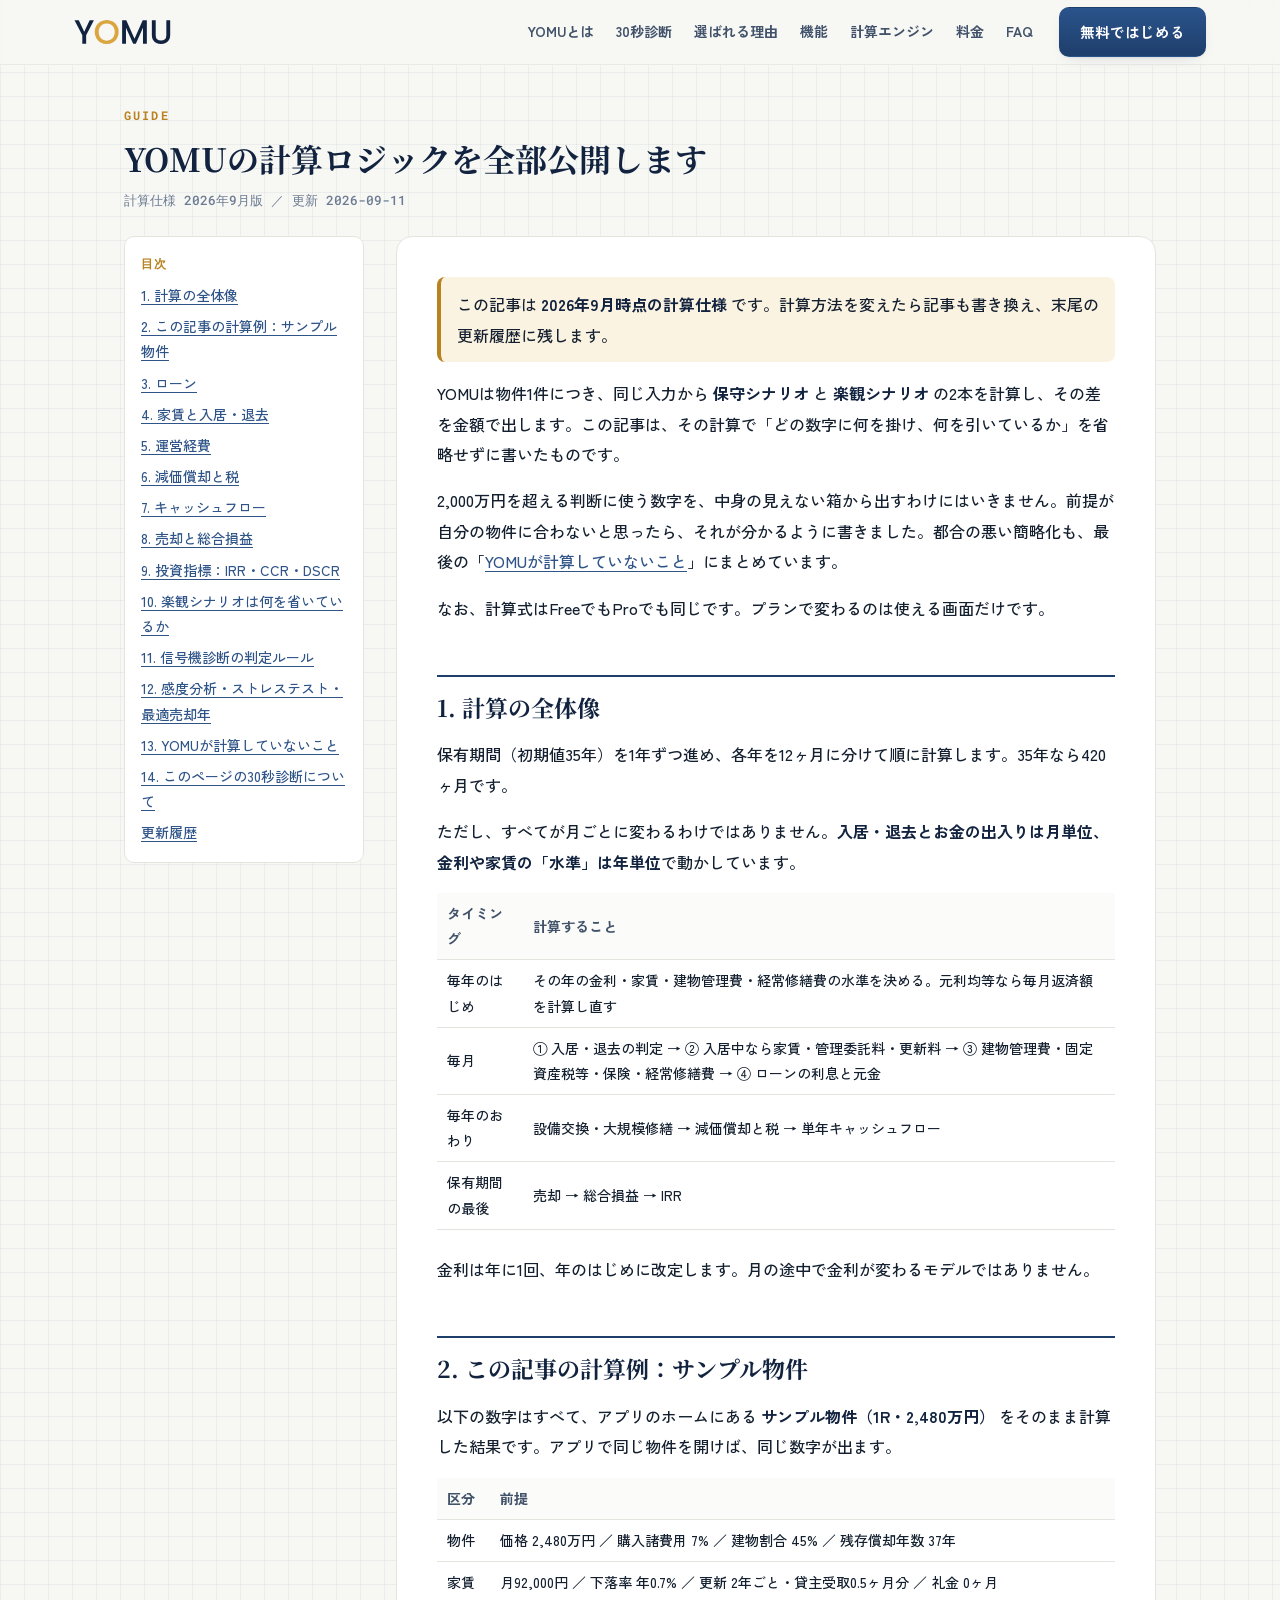
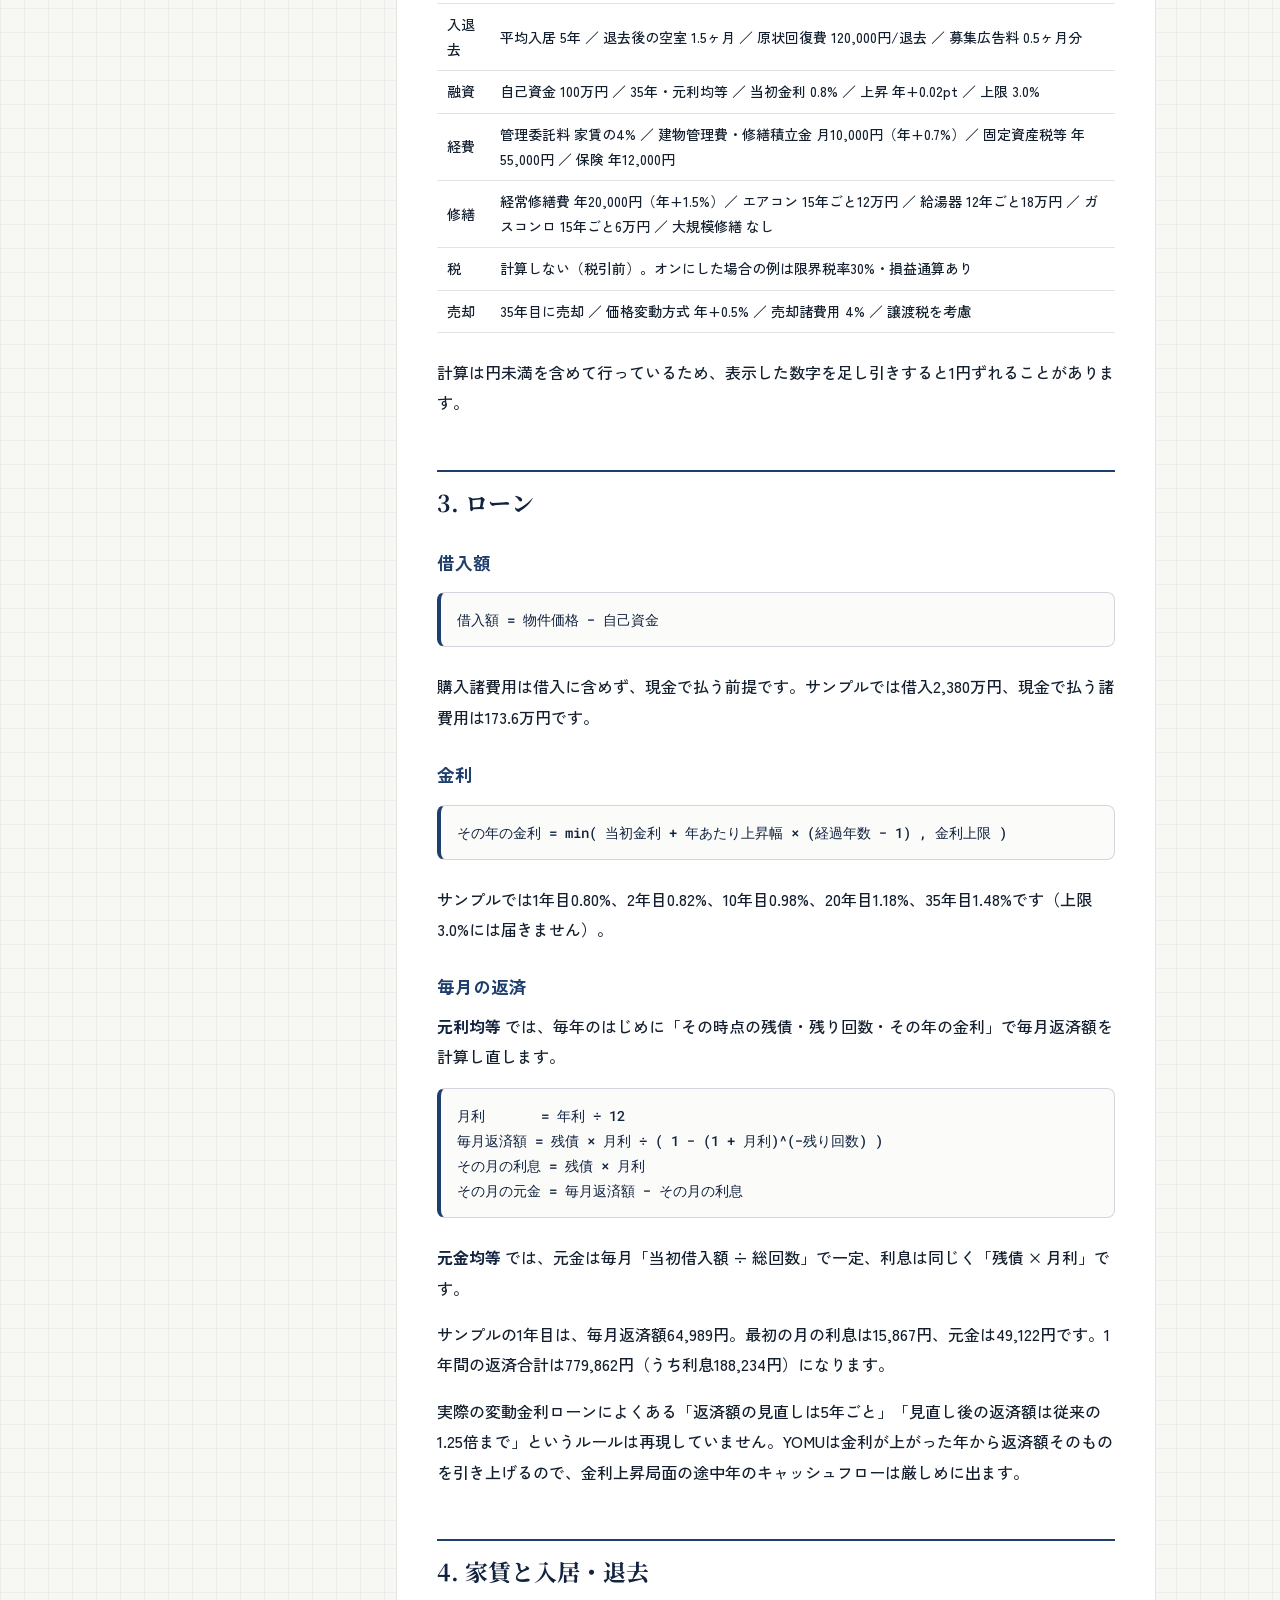
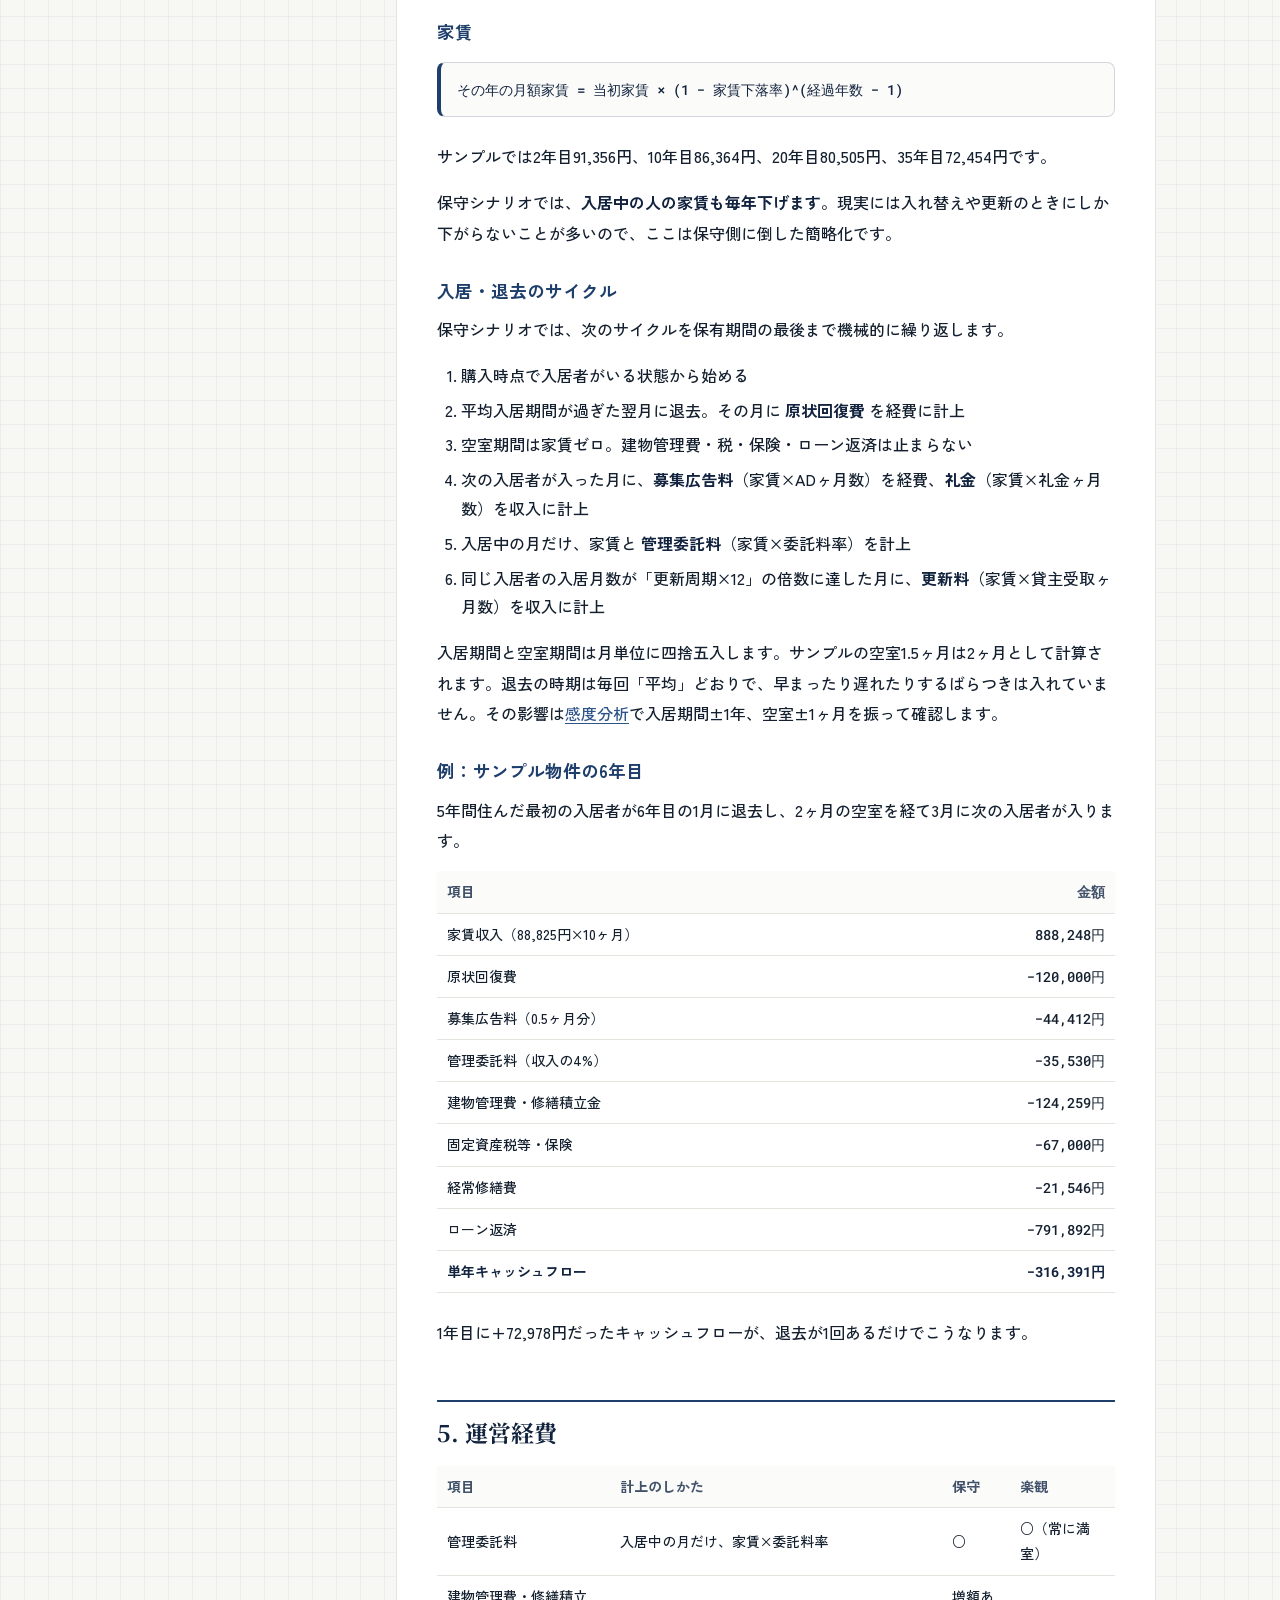
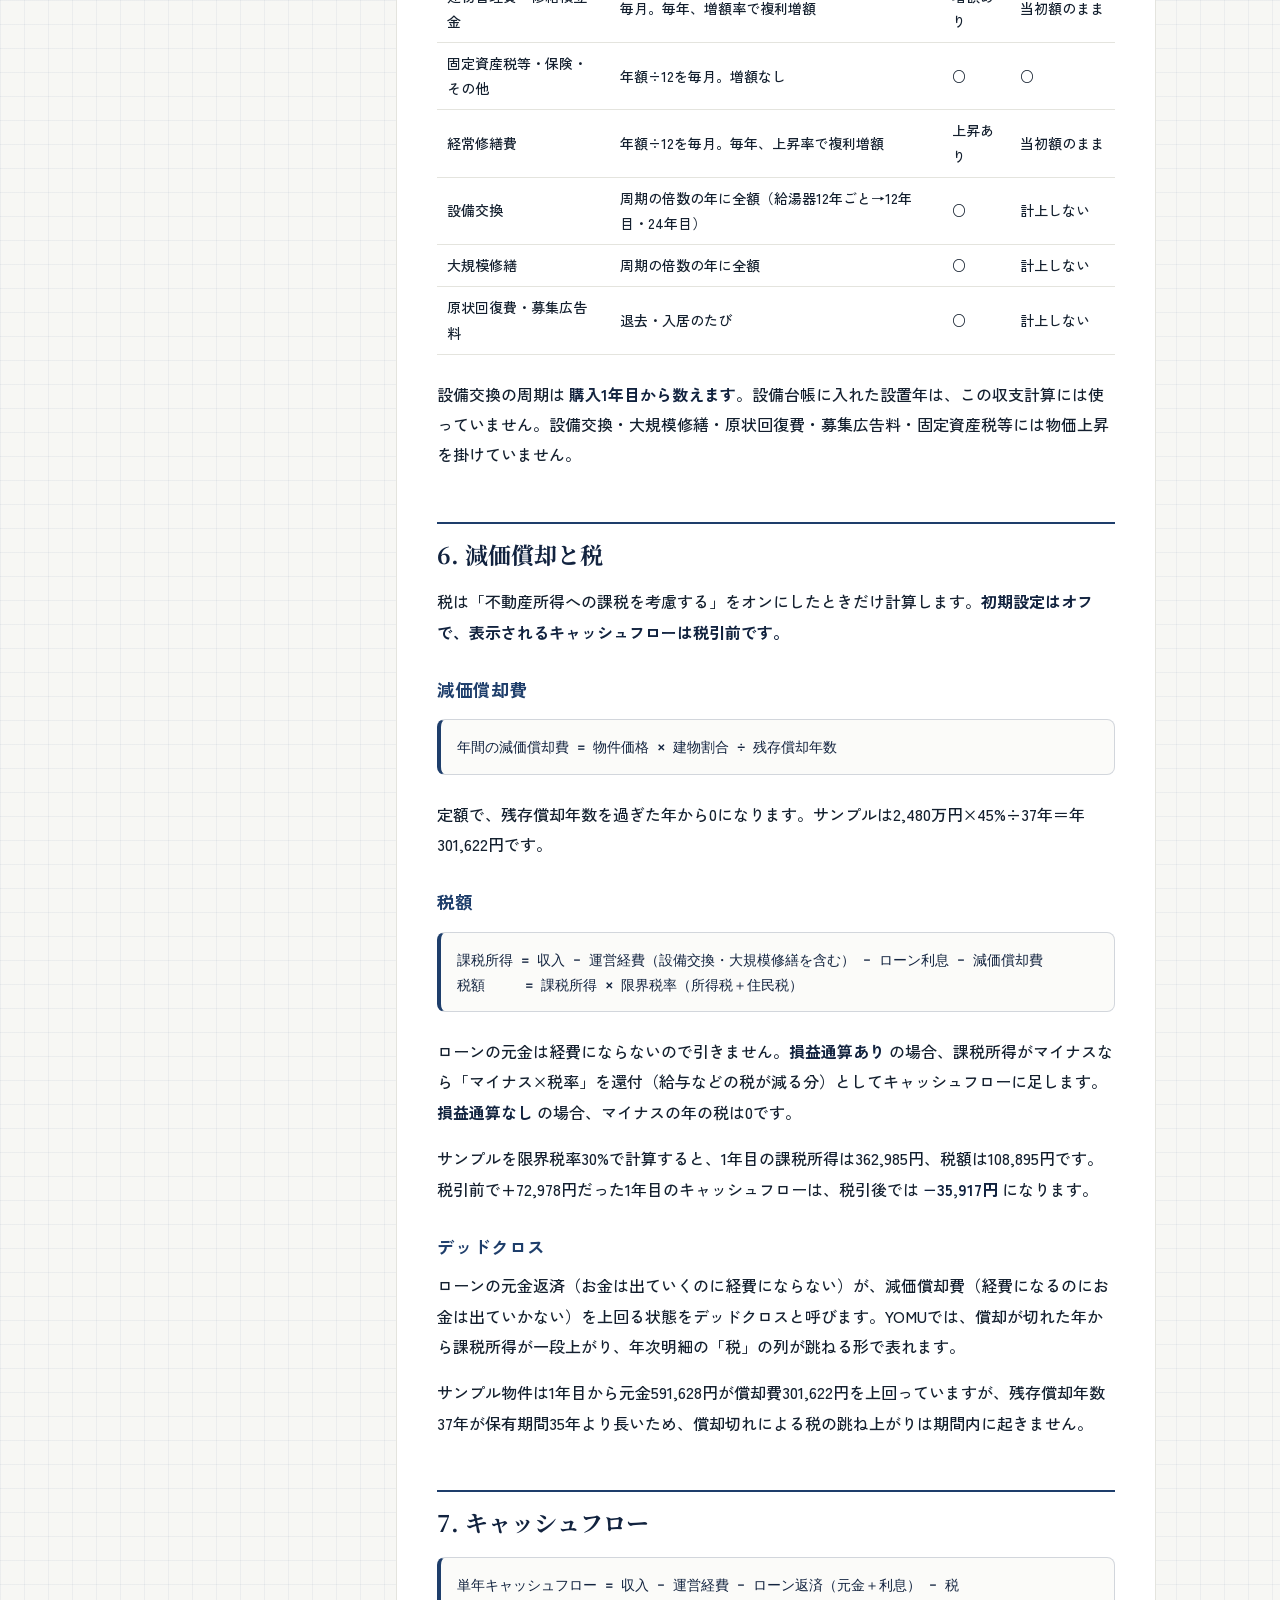
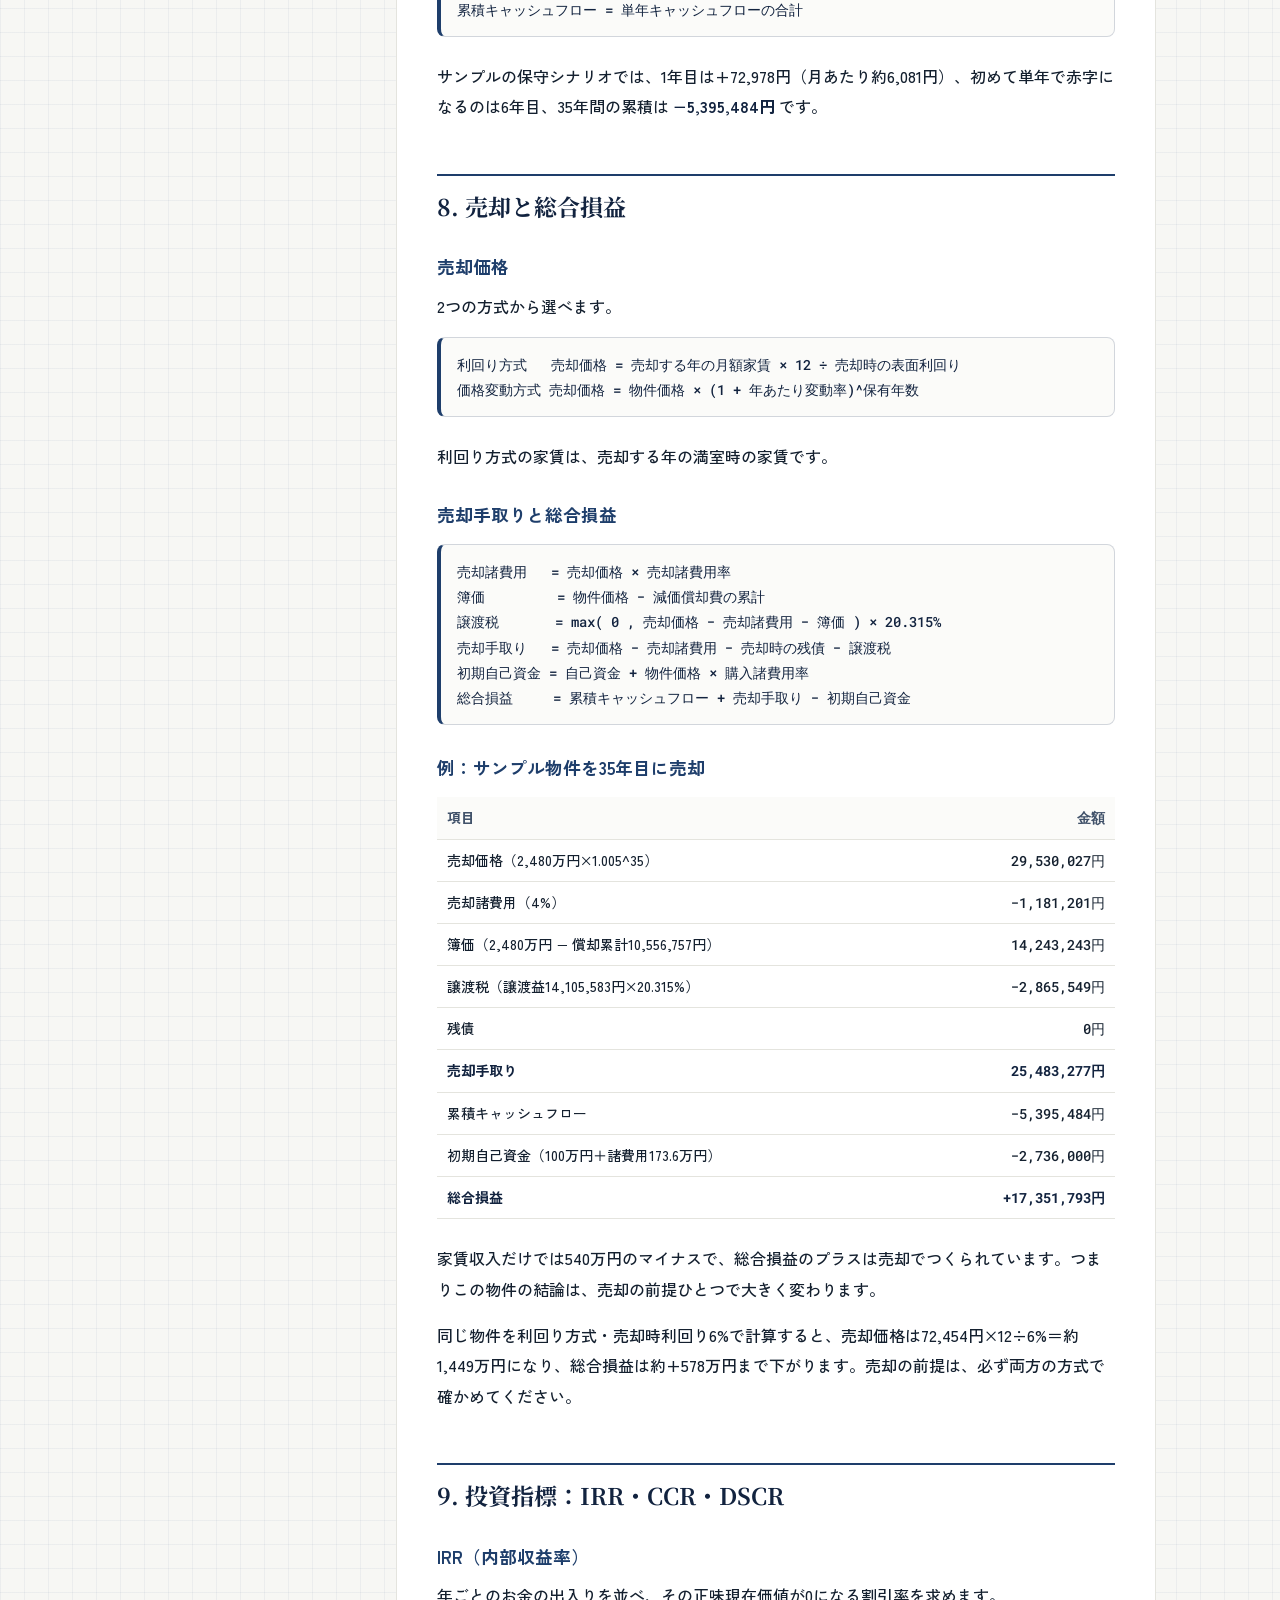
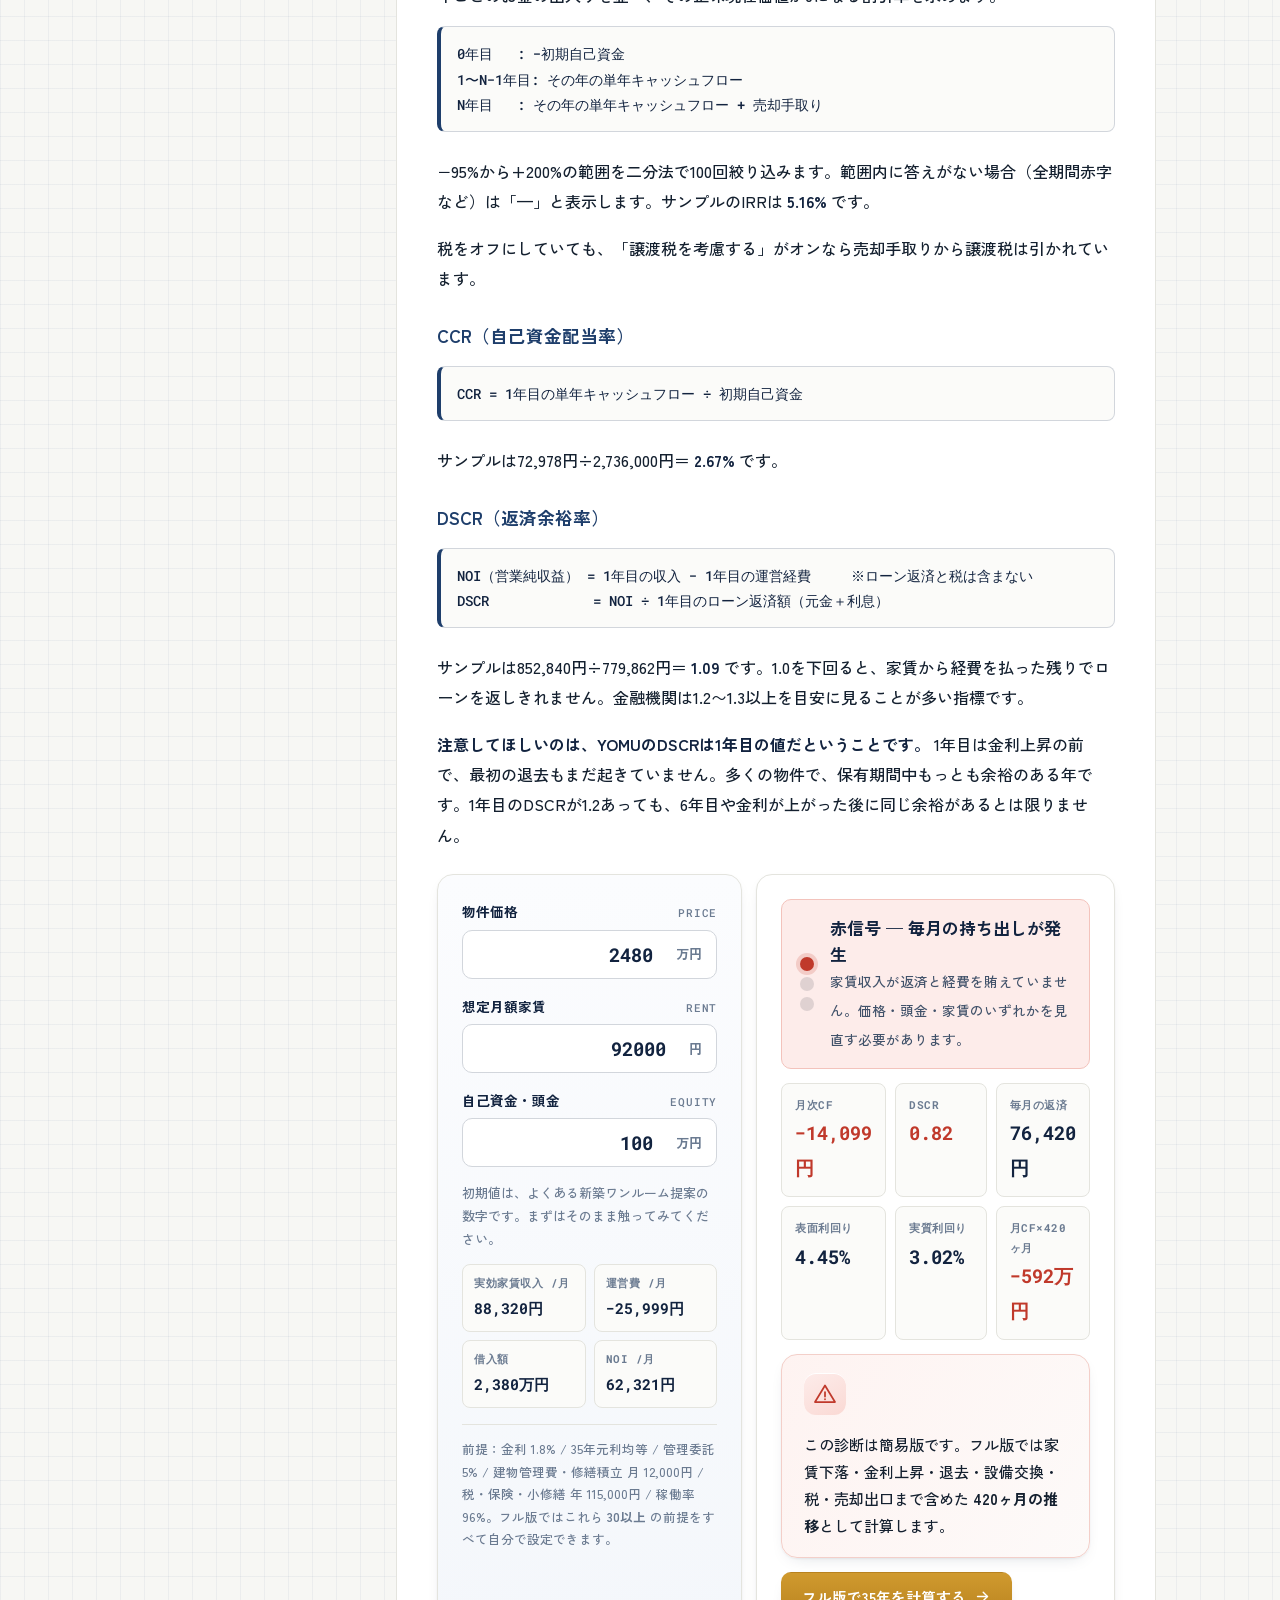
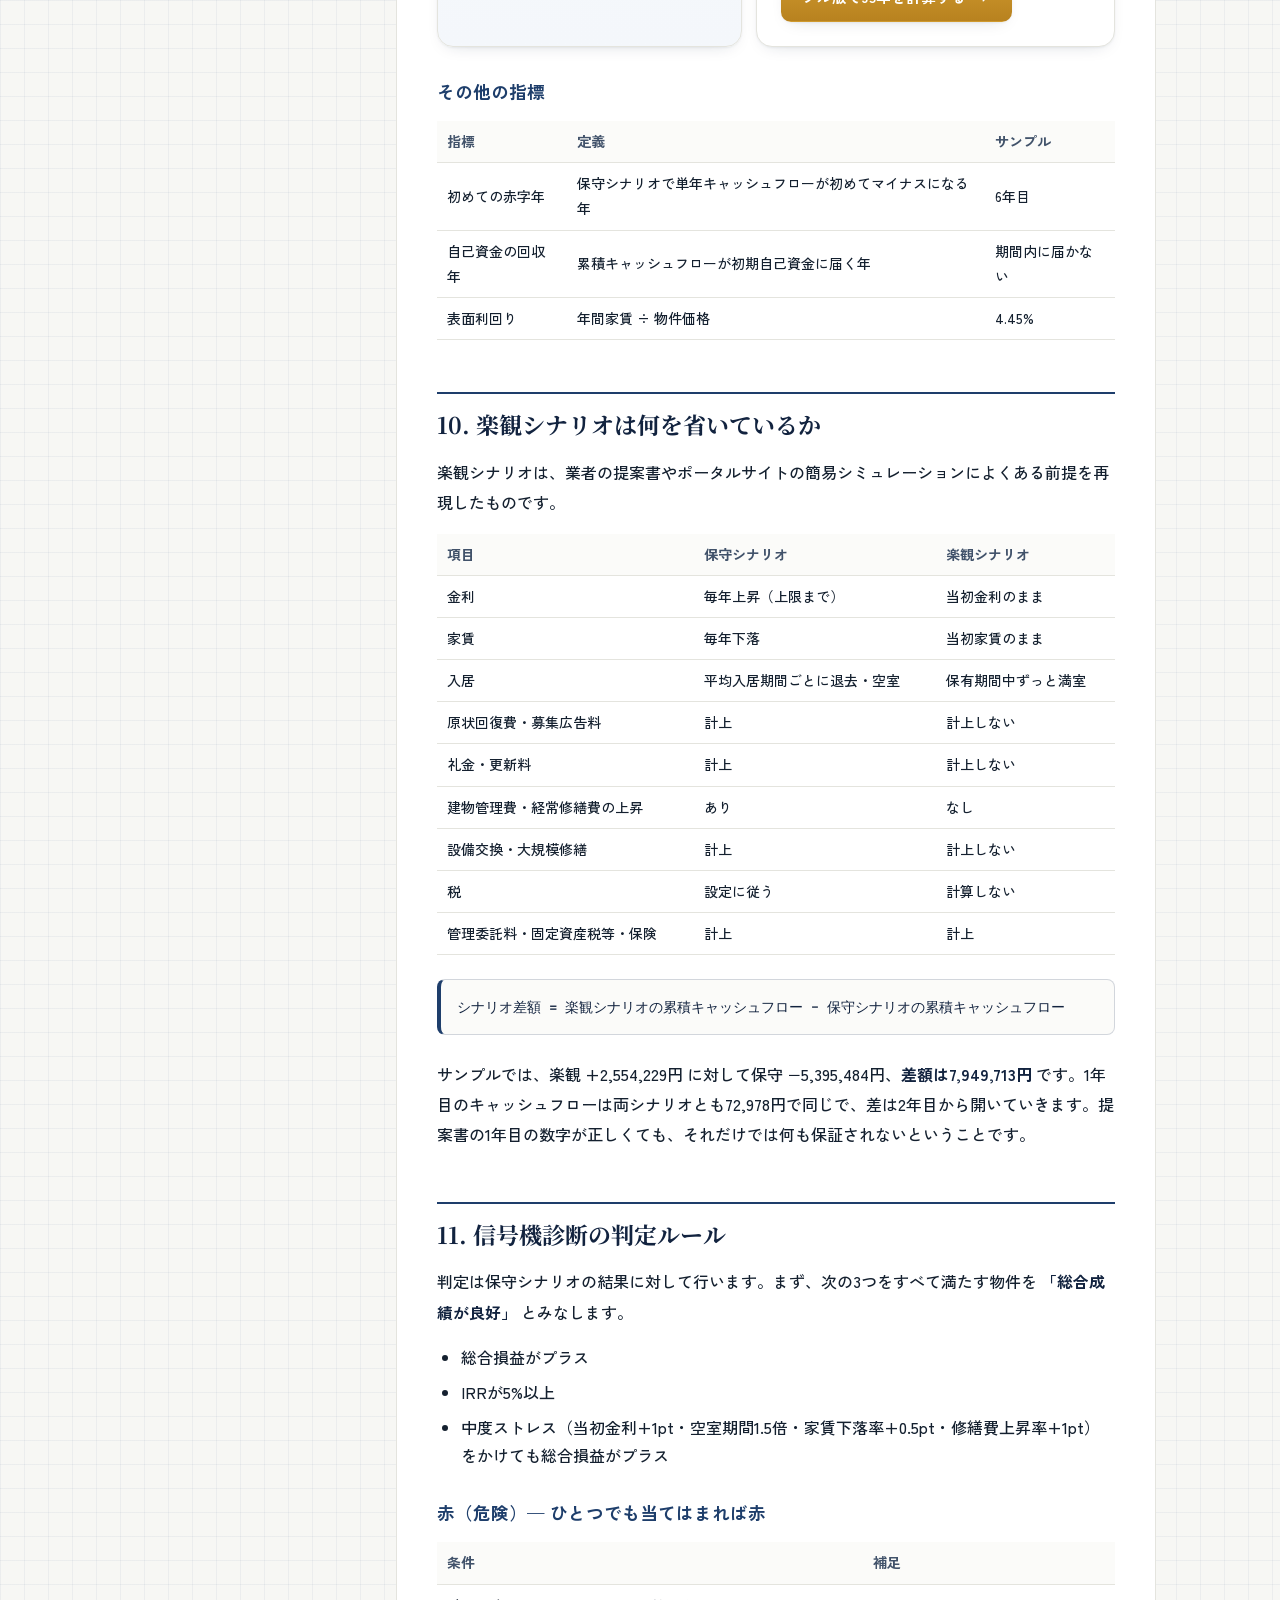
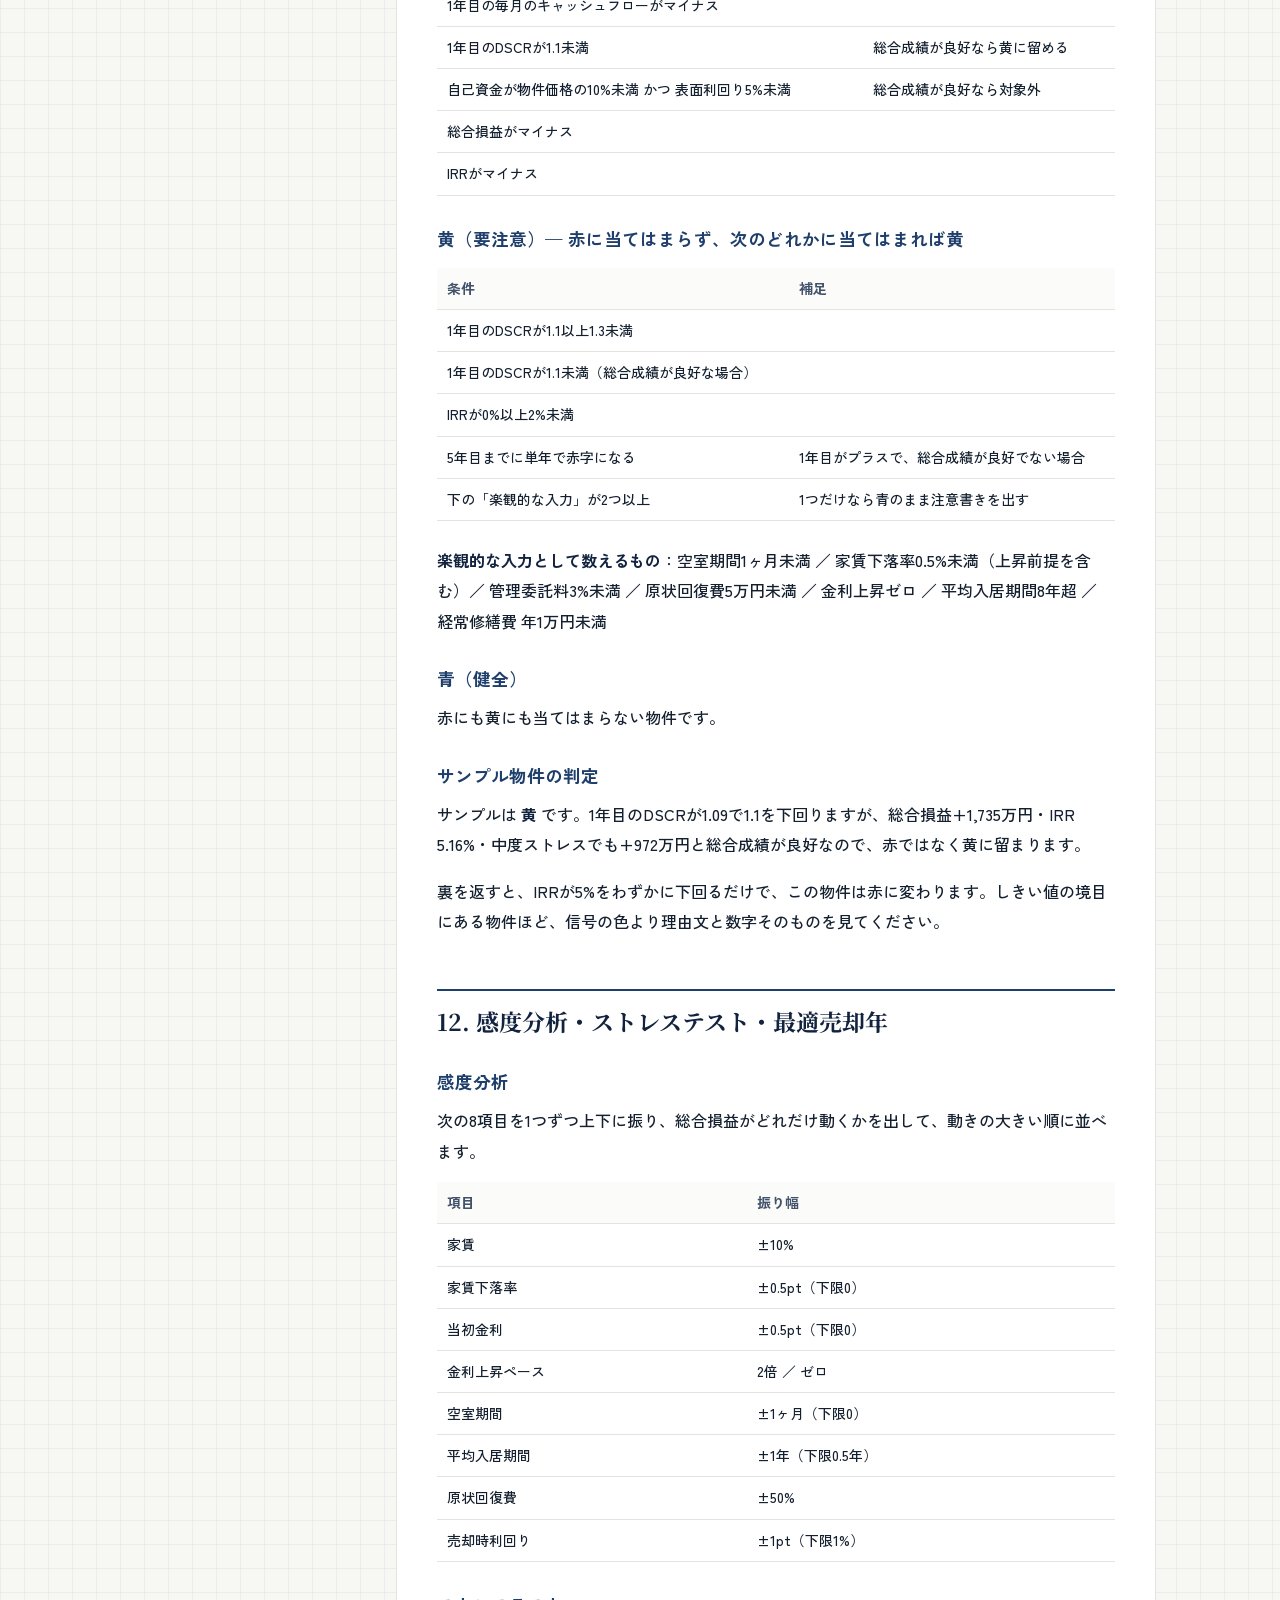
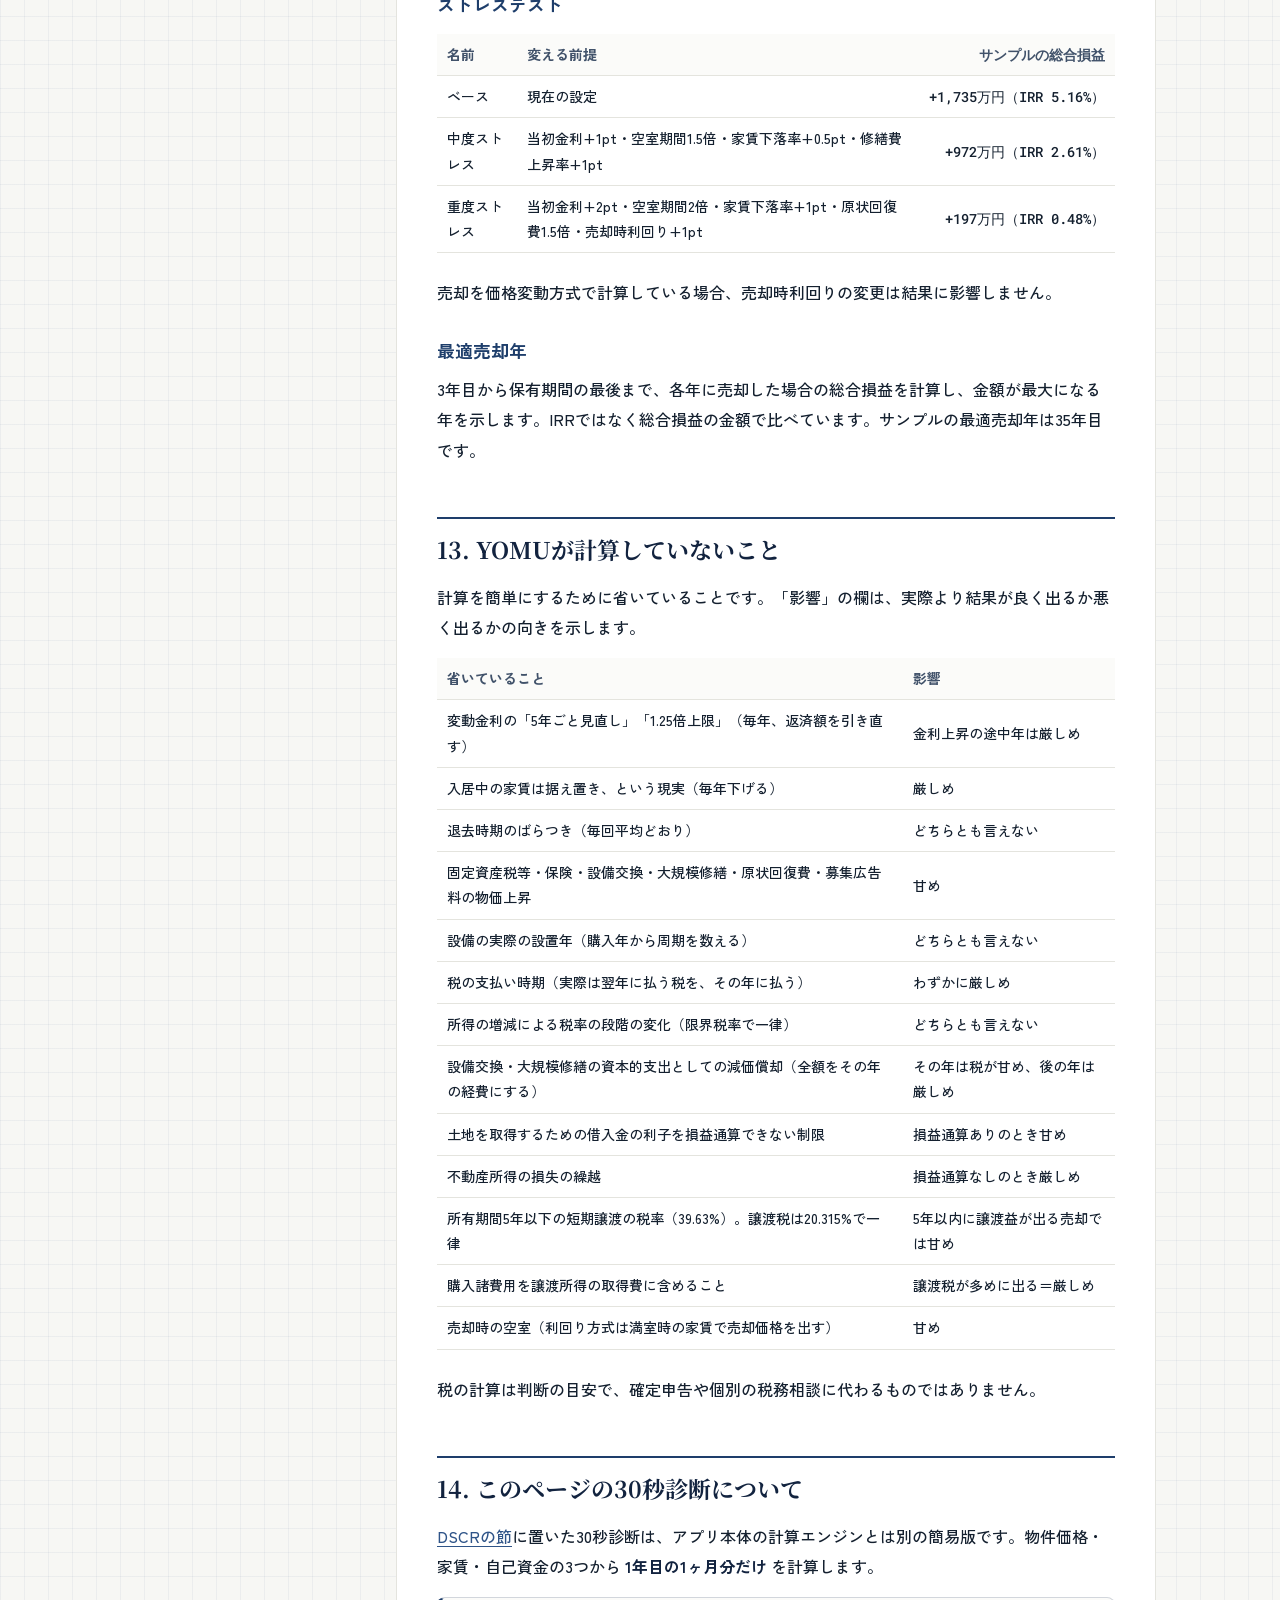
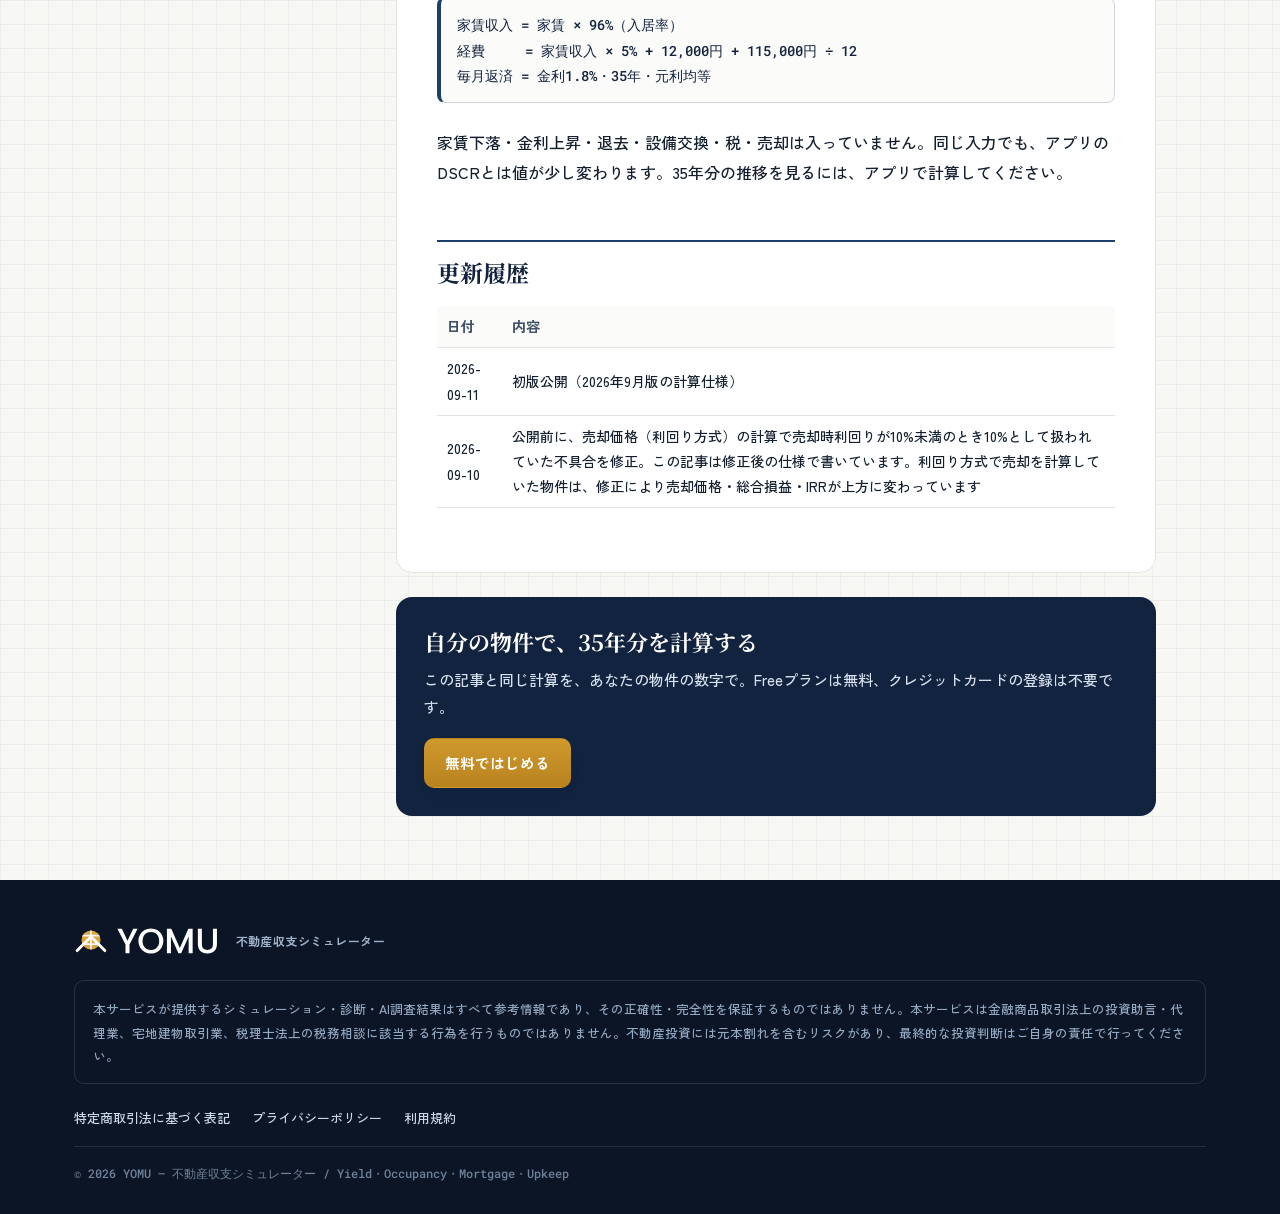
==== guide/calculation-logic.html @ b6d8cb4f "feat: add guide article template" ====
<!doctype html>
<html lang="ja">
<head>
<meta charset="utf-8">
<meta name="viewport" content="width=device-width, initial-scale=1">
<title>YOMUの計算ロジックを全部公開します — YOMU</title>
<meta name="description" content="不動産投資シミュレーターYOMUが、35年の収支・税・売却・IRR・DSCR・信号機診断をどんな式で出しているか。サンプル物件の実数値つきで、計算していないことまで全部書きました。">
<link rel="canonical" href="https://realsim-lp.vercel.app/guide/calculation-logic.html">
<meta property="og:title" content="YOMUの計算ロジックを全部公開します">
<meta property="og:description" content="不動産投資シミュレーターYOMUが、35年の収支・税・売却・IRR・DSCR・信号機診断をどんな式で出しているか。サンプル物件の実数値つきで、計算していないことまで全部書きました。">
<meta property="og:type" content="article">
<meta property="og:url" content="https://realsim-lp.vercel.app/guide/calculation-logic.html">
<meta property="og:site_name" content="YOMU">
<meta name="twitter:card" content="summary">
<link rel="preconnect" href="https://fonts.googleapis.com">
<link rel="preconnect" href="https://fonts.gstatic.com" crossorigin>
<link href="https://fonts.googleapis.com/css2?family=Noto+Serif+JP:wght@600;700&family=Zen+Kaku+Gothic+New:wght@400;500;700;900&family=Roboto+Mono:wght@400;500;700&display=swap" rel="stylesheet">
<link rel="icon" type="image/svg+xml" href="/favicon.svg">
<link rel="icon" type="image/png" sizes="32x32" href="/favicon-32.png">
<link rel="icon" type="image/png" sizes="16x16" href="/favicon-16.png">
<link rel="apple-touch-icon" href="/apple-touch-icon.png">
<meta name="theme-color" content="#12233F">
<link rel="stylesheet" href="/guide/assets/guide.css">
</head>
<body>
<svg width="0" height="0" style="position:absolute" aria-hidden="true" focusable="false">
<defs>
  <symbol id="i-alert" viewBox="0 0 24 24"><path d="M12 3.5L22 20H2z"/><path d="M12 10v4.5M12 17.2v.1"/></symbol>
  <symbol id="i-arrow" viewBox="0 0 24 24"><path d="M5 12h14"/><polyline points="13 6 19 12 13 18"/></symbol>
</defs>
</svg>

<header>
  <div class="wrap nav">
    <a class="brand" href="/" aria-label="YOMU"><svg viewBox="0 0 2923 711" fill="none" role="img" aria-label="YOMU">
  <g transform="translate(0,704) scale(1,-1)">
    <path fill="currentColor" transform="translate(0,0)" d="M590 695 360 252V0H246V252L15 695H142L303 354L464 695Z"/>
    <path fill="#DBA53F" transform="translate(577,0)" d="M37 349Q37 451 84.5 532.0Q132 613 213.5 658.5Q295 704 392 704Q490 704 571.5 658.5Q653 613 700.0 532.0Q747 451 747 349Q747 247 700.0 165.5Q653 84 571.5 38.5Q490 -7 392 -7Q295 -7 213.5 38.5Q132 84 84.5 165.5Q37 247 37 349ZM630 349Q630 426 599.5 484.0Q569 542 515.0 573.0Q461 604 392 604Q323 604 269.0 573.0Q215 542 184.5 484.0Q154 426 154 349Q154 272 184.5 213.5Q215 155 269.0 123.5Q323 92 392 92Q461 92 515.0 123.5Q569 155 599.5 213.5Q630 272 630 349Z"/>
    <path fill="currentColor" transform="translate(1351,0)" d="M807 695V0H693V476L481 0H402L189 476V0H75V695H198L442 150L685 695Z"/>
    <path fill="currentColor" transform="translate(2233,0)" d="M188 695V252Q188 173 229.5 133.0Q271 93 345 93Q420 93 461.5 133.0Q503 173 503 252V695H617V254Q617 169 580.0 110.0Q543 51 481.0 22.0Q419 -7 344 -7Q269 -7 207.5 22.0Q146 51 110.0 110.0Q74 169 74 254V695Z"/>
  </g>
</svg></a>
    <nav>
      <a href="/#yomu">YOMUとは</a><a href="/#diag">30秒診断</a><a href="/#why">選ばれる理由</a>
      <a href="/#features">機能</a><a href="/#engine">計算エンジン</a><a href="/#price">料金</a><a href="/#faq">FAQ</a>
    </nav>
    <a class="btn btn-p" href="https://realsim-app.vercel.app">無料ではじめる</a>
  </div>
</header>

<main class="g-main">
  <header class="g-head">
    <p class="g-label">GUIDE</p>
    <h1>YOMUの計算ロジックを全部公開します</h1>
    <p class="g-meta">計算仕様 2026年9月版 ／ 更新 2026-09-11</p>
  </header>
  <nav class="g-toc" aria-label="目次">
    <p class="g-toc-title">目次</p>
    <ol>
<li><a href="#flow">1. 計算の全体像</a></li>
<li><a href="#sample">2. この記事の計算例：サンプル物件</a></li>
<li><a href="#loan">3. ローン</a></li>
<li><a href="#rent-vacancy">4. 家賃と入居・退去</a></li>
<li><a href="#expenses">5. 運営経費</a></li>
<li><a href="#tax">6. 減価償却と税</a></li>
<li><a href="#cashflow">7. キャッシュフロー</a></li>
<li><a href="#exit">8. 売却と総合損益</a></li>
<li><a href="#metrics">9. 投資指標：IRR・CCR・DSCR</a></li>
<li><a href="#scenarios">10. 楽観シナリオは何を省いているか</a></li>
<li><a href="#diagnosis">11. 信号機診断の判定ルール</a></li>
<li><a href="#analysis">12. 感度分析・ストレステスト・最適売却年</a></li>
<li><a href="#limits">13. YOMUが計算していないこと</a></li>
<li><a href="#widget">14. このページの30秒診断について</a></li>
<li><a href="#changelog">更新履歴</a></li>
</ol>
  </nav>
  <article class="g-body">
<blockquote><p>この記事は <strong>2026年9月時点の計算仕様</strong> です。計算方法を変えたら記事も書き換え、末尾の更新履歴に残します。</p></blockquote>

<p>YOMUは物件1件につき、同じ入力から <strong>保守シナリオ</strong> と <strong>楽観シナリオ</strong> の2本を計算し、その差を金額で出します。この記事は、その計算で「どの数字に何を掛け、何を引いているか」を省略せずに書いたものです。</p>

<p>2,000万円を超える判断に使う数字を、中身の見えない箱から出すわけにはいきません。前提が自分の物件に合わないと思ったら、それが分かるように書きました。都合の悪い簡略化も、最後の「<a href="#limits">YOMUが計算していないこと</a>」にまとめています。</p>

<p>なお、計算式はFreeでもProでも同じです。プランで変わるのは使える画面だけです。</p>

<hr>

<h2 id="flow">1. 計算の全体像</h2>

<p>保有期間（初期値35年）を1年ずつ進め、各年を12ヶ月に分けて順に計算します。35年なら420ヶ月です。</p>

<p>ただし、すべてが月ごとに変わるわけではありません。<strong>入居・退去とお金の出入りは月単位、金利や家賃の「水準」は年単位</strong>で動かしています。</p>

<div class="table-wrap"><table>
<thead><tr><th>タイミング</th><th>計算すること</th></tr></thead>
<tbody>
<tr><td>毎年のはじめ</td><td>その年の金利・家賃・建物管理費・経常修繕費の水準を決める。元利均等なら毎月返済額を計算し直す</td></tr>
<tr><td>毎月</td><td>① 入居・退去の判定 → ② 入居中なら家賃・管理委託料・更新料 → ③ 建物管理費・固定資産税等・保険・経常修繕費 → ④ ローンの利息と元金</td></tr>
<tr><td>毎年のおわり</td><td>設備交換・大規模修繕 → 減価償却と税 → 単年キャッシュフロー</td></tr>
<tr><td>保有期間の最後</td><td>売却 → 総合損益 → IRR</td></tr>
</tbody>
</table></div>

<p>金利は年に1回、年のはじめに改定します。月の途中で金利が変わるモデルではありません。</p>

<hr>

<h2 id="sample">2. この記事の計算例：サンプル物件</h2>

<p>以下の数字はすべて、アプリのホームにある <strong>サンプル物件（1R・2,480万円）</strong> をそのまま計算した結果です。アプリで同じ物件を開けば、同じ数字が出ます。</p>

<div class="table-wrap"><table>
<thead><tr><th>区分</th><th>前提</th></tr></thead>
<tbody>
<tr><td>物件</td><td>価格 2,480万円 ／ 購入諸費用 7% ／ 建物割合 45% ／ 残存償却年数 37年</td></tr>
<tr><td>家賃</td><td>月92,000円 ／ 下落率 年0.7% ／ 更新 2年ごと・貸主受取0.5ヶ月分 ／ 礼金 0ヶ月</td></tr>
<tr><td>入退去</td><td>平均入居 5年 ／ 退去後の空室 1.5ヶ月 ／ 原状回復費 120,000円/退去 ／ 募集広告料 0.5ヶ月分</td></tr>
<tr><td>融資</td><td>自己資金 100万円 ／ 35年・元利均等 ／ 当初金利 0.8% ／ 上昇 年+0.02pt ／ 上限 3.0%</td></tr>
<tr><td>経費</td><td>管理委託料 家賃の4% ／ 建物管理費・修繕積立金 月10,000円（年+0.7%）／ 固定資産税等 年55,000円 ／ 保険 年12,000円</td></tr>
<tr><td>修繕</td><td>経常修繕費 年20,000円（年+1.5%）／ エアコン 15年ごと12万円 ／ 給湯器 12年ごと18万円 ／ ガスコンロ 15年ごと6万円 ／ 大規模修繕 なし</td></tr>
<tr><td>税</td><td>計算しない（税引前）。オンにした場合の例は限界税率30%・損益通算あり</td></tr>
<tr><td>売却</td><td>35年目に売却 ／ 価格変動方式 年+0.5% ／ 売却諸費用 4% ／ 譲渡税を考慮</td></tr>
</tbody>
</table></div>

<p>計算は円未満を含めて行っているため、表示した数字を足し引きすると1円ずれることがあります。</p>

<hr>

<h2 id="loan">3. ローン</h2>

<h3>借入額</h3>

<pre class="formula"><code>借入額 = 物件価格 − 自己資金</code></pre>

<p>購入諸費用は借入に含めず、現金で払う前提です。サンプルでは借入2,380万円、現金で払う諸費用は173.6万円です。</p>

<h3>金利</h3>

<pre class="formula"><code>その年の金利 = min( 当初金利 + 年あたり上昇幅 × (経過年数 − 1) , 金利上限 )</code></pre>

<p>サンプルでは1年目0.80%、2年目0.82%、10年目0.98%、20年目1.18%、35年目1.48%です（上限3.0%には届きません）。</p>

<h3>毎月の返済</h3>

<p><strong>元利均等</strong> では、毎年のはじめに「その時点の残債・残り回数・その年の金利」で毎月返済額を計算し直します。</p>

<pre class="formula"><code>月利       = 年利 ÷ 12
毎月返済額 = 残債 × 月利 ÷ ( 1 − (1 + 月利)^(−残り回数) )
その月の利息 = 残債 × 月利
その月の元金 = 毎月返済額 − その月の利息</code></pre>

<p><strong>元金均等</strong> では、元金は毎月「当初借入額 ÷ 総回数」で一定、利息は同じく「残債 × 月利」です。</p>

<p>サンプルの1年目は、毎月返済額64,989円。最初の月の利息は15,867円、元金は49,122円です。1年間の返済合計は779,862円（うち利息188,234円）になります。</p>

<p>実際の変動金利ローンによくある「返済額の見直しは5年ごと」「見直し後の返済額は従来の1.25倍まで」というルールは再現していません。YOMUは金利が上がった年から返済額そのものを引き上げるので、金利上昇局面の途中年のキャッシュフローは厳しめに出ます。</p>

<hr>

<h2 id="rent-vacancy">4. 家賃と入居・退去</h2>

<h3>家賃</h3>

<pre class="formula"><code>その年の月額家賃 = 当初家賃 × (1 − 家賃下落率)^(経過年数 − 1)</code></pre>

<p>サンプルでは2年目91,356円、10年目86,364円、20年目80,505円、35年目72,454円です。</p>

<p>保守シナリオでは、<strong>入居中の人の家賃も毎年下げます</strong>。現実には入れ替えや更新のときにしか下がらないことが多いので、ここは保守側に倒した簡略化です。</p>

<h3>入居・退去のサイクル</h3>

<p>保守シナリオでは、次のサイクルを保有期間の最後まで機械的に繰り返します。</p>

<ol>
<li>購入時点で入居者がいる状態から始める</li>
<li>平均入居期間が過ぎた翌月に退去。その月に <strong>原状回復費</strong> を経費に計上</li>
<li>空室期間は家賃ゼロ。建物管理費・税・保険・ローン返済は止まらない</li>
<li>次の入居者が入った月に、<strong>募集広告料</strong>（家賃×ADヶ月数）を経費、<strong>礼金</strong>（家賃×礼金ヶ月数）を収入に計上</li>
<li>入居中の月だけ、家賃と <strong>管理委託料</strong>（家賃×委託料率）を計上</li>
<li>同じ入居者の入居月数が「更新周期×12」の倍数に達した月に、<strong>更新料</strong>（家賃×貸主受取ヶ月数）を収入に計上</li>
</ol>

<p>入居期間と空室期間は月単位に四捨五入します。サンプルの空室1.5ヶ月は2ヶ月として計算されます。退去の時期は毎回「平均」どおりで、早まったり遅れたりするばらつきは入れていません。その影響は<a href="#analysis">感度分析</a>で入居期間±1年、空室±1ヶ月を振って確認します。</p>

<h3>例：サンプル物件の6年目</h3>

<p>5年間住んだ最初の入居者が6年目の1月に退去し、2ヶ月の空室を経て3月に次の入居者が入ります。</p>

<div class="table-wrap"><table>
<thead><tr><th>項目</th><th class="num">金額</th></tr></thead>
<tbody>
<tr><td>家賃収入（88,825円×10ヶ月）</td><td class="num">888,248円</td></tr>
<tr><td>原状回復費</td><td class="num">−120,000円</td></tr>
<tr><td>募集広告料（0.5ヶ月分）</td><td class="num">−44,412円</td></tr>
<tr><td>管理委託料（収入の4%）</td><td class="num">−35,530円</td></tr>
<tr><td>建物管理費・修繕積立金</td><td class="num">−124,259円</td></tr>
<tr><td>固定資産税等・保険</td><td class="num">−67,000円</td></tr>
<tr><td>経常修繕費</td><td class="num">−21,546円</td></tr>
<tr><td>ローン返済</td><td class="num">−791,892円</td></tr>
<tr><td><strong>単年キャッシュフロー</strong></td><td class="num"><strong>−316,391円</strong></td></tr>
</tbody>
</table></div>

<p>1年目に+72,978円だったキャッシュフローが、退去が1回あるだけでこうなります。</p>

<hr>

<h2 id="expenses">5. 運営経費</h2>

<div class="table-wrap"><table>
<thead><tr><th>項目</th><th>計上のしかた</th><th>保守</th><th>楽観</th></tr></thead>
<tbody>
<tr><td>管理委託料</td><td>入居中の月だけ、家賃×委託料率</td><td>○</td><td>○（常に満室）</td></tr>
<tr><td>建物管理費・修繕積立金</td><td>毎月。毎年、増額率で複利増額</td><td>増額あり</td><td>当初額のまま</td></tr>
<tr><td>固定資産税等・保険・その他</td><td>年額÷12を毎月。増額なし</td><td>○</td><td>○</td></tr>
<tr><td>経常修繕費</td><td>年額÷12を毎月。毎年、上昇率で複利増額</td><td>上昇あり</td><td>当初額のまま</td></tr>
<tr><td>設備交換</td><td>周期の倍数の年に全額（給湯器12年ごと→12年目・24年目）</td><td>○</td><td>計上しない</td></tr>
<tr><td>大規模修繕</td><td>周期の倍数の年に全額</td><td>○</td><td>計上しない</td></tr>
<tr><td>原状回復費・募集広告料</td><td>退去・入居のたび</td><td>○</td><td>計上しない</td></tr>
</tbody>
</table></div>

<p>設備交換の周期は <strong>購入1年目から数えます</strong>。設備台帳に入れた設置年は、この収支計算には使っていません。設備交換・大規模修繕・原状回復費・募集広告料・固定資産税等には物価上昇を掛けていません。</p>

<hr>

<h2 id="tax">6. 減価償却と税</h2>

<p>税は「不動産所得への課税を考慮する」をオンにしたときだけ計算します。<strong>初期設定はオフで、表示されるキャッシュフローは税引前です。</strong></p>

<h3>減価償却費</h3>

<pre class="formula"><code>年間の減価償却費 = 物件価格 × 建物割合 ÷ 残存償却年数</code></pre>

<p>定額で、残存償却年数を過ぎた年から0になります。サンプルは2,480万円×45%÷37年＝年301,622円です。</p>

<h3>税額</h3>

<pre class="formula"><code>課税所得 = 収入 − 運営経費（設備交換・大規模修繕を含む） − ローン利息 − 減価償却費
税額     = 課税所得 × 限界税率（所得税＋住民税）</code></pre>

<p>ローンの元金は経費にならないので引きません。<strong>損益通算あり</strong> の場合、課税所得がマイナスなら「マイナス×税率」を還付（給与などの税が減る分）としてキャッシュフローに足します。<strong>損益通算なし</strong> の場合、マイナスの年の税は0です。</p>

<p>サンプルを限界税率30%で計算すると、1年目の課税所得は362,985円、税額は108,895円です。税引前で+72,978円だった1年目のキャッシュフローは、税引後では <strong>−35,917円</strong> になります。</p>

<h3>デッドクロス</h3>

<p>ローンの元金返済（お金は出ていくのに経費にならない）が、減価償却費（経費になるのにお金は出ていかない）を上回る状態をデッドクロスと呼びます。YOMUでは、償却が切れた年から課税所得が一段上がり、年次明細の「税」の列が跳ねる形で表れます。</p>

<p>サンプル物件は1年目から元金591,628円が償却費301,622円を上回っていますが、残存償却年数37年が保有期間35年より長いため、償却切れによる税の跳ね上がりは期間内に起きません。</p>

<hr>

<h2 id="cashflow">7. キャッシュフロー</h2>

<pre class="formula"><code>単年キャッシュフロー = 収入 − 運営経費 − ローン返済（元金＋利息） − 税
累積キャッシュフロー = 単年キャッシュフローの合計</code></pre>

<p>サンプルの保守シナリオでは、1年目は+72,978円（月あたり約6,081円）、初めて単年で赤字になるのは6年目、35年間の累積は <strong>−5,395,484円</strong> です。</p>

<hr>

<h2 id="exit">8. 売却と総合損益</h2>

<h3>売却価格</h3>

<p>2つの方式から選べます。</p>

<pre class="formula"><code>利回り方式   売却価格 = 売却する年の月額家賃 × 12 ÷ 売却時の表面利回り
価格変動方式 売却価格 = 物件価格 × (1 + 年あたり変動率)^保有年数</code></pre>

<p>利回り方式の家賃は、売却する年の満室時の家賃です。</p>

<h3>売却手取りと総合損益</h3>

<pre class="formula"><code>売却諸費用   = 売却価格 × 売却諸費用率
簿価         = 物件価格 − 減価償却費の累計
譲渡税       = max( 0 , 売却価格 − 売却諸費用 − 簿価 ) × 20.315%
売却手取り   = 売却価格 − 売却諸費用 − 売却時の残債 − 譲渡税
初期自己資金 = 自己資金 + 物件価格 × 購入諸費用率
総合損益     = 累積キャッシュフロー + 売却手取り − 初期自己資金</code></pre>

<h3>例：サンプル物件を35年目に売却</h3>

<div class="table-wrap"><table>
<thead><tr><th>項目</th><th class="num">金額</th></tr></thead>
<tbody>
<tr><td>売却価格（2,480万円×1.005^35）</td><td class="num">29,530,027円</td></tr>
<tr><td>売却諸費用（4%）</td><td class="num">−1,181,201円</td></tr>
<tr><td>簿価（2,480万円 − 償却累計10,556,757円）</td><td class="num">14,243,243円</td></tr>
<tr><td>譲渡税（譲渡益14,105,583円×20.315%）</td><td class="num">−2,865,549円</td></tr>
<tr><td>残債</td><td class="num">0円</td></tr>
<tr><td><strong>売却手取り</strong></td><td class="num"><strong>25,483,277円</strong></td></tr>
<tr><td>累積キャッシュフロー</td><td class="num">−5,395,484円</td></tr>
<tr><td>初期自己資金（100万円＋諸費用173.6万円）</td><td class="num">−2,736,000円</td></tr>
<tr><td><strong>総合損益</strong></td><td class="num"><strong>+17,351,793円</strong></td></tr>
</tbody>
</table></div>

<p>家賃収入だけでは540万円のマイナスで、総合損益のプラスは売却でつくられています。つまりこの物件の結論は、売却の前提ひとつで大きく変わります。</p>

<p>同じ物件を利回り方式・売却時利回り6%で計算すると、売却価格は72,454円×12÷6%＝約1,449万円になり、総合損益は約+578万円まで下がります。売却の前提は、必ず両方の方式で確かめてください。</p>

<hr>

<h2 id="metrics">9. 投資指標：IRR・CCR・DSCR</h2>

<h3 id="irr">IRR（内部収益率）</h3>

<p>年ごとのお金の出入りを並べ、その正味現在価値が0になる割引率を求めます。</p>

<pre class="formula"><code>0年目   : −初期自己資金
1〜N−1年目: その年の単年キャッシュフロー
N年目   : その年の単年キャッシュフロー + 売却手取り</code></pre>

<p>−95%から+200%の範囲を二分法で100回絞り込みます。範囲内に答えがない場合（全期間赤字など）は「—」と表示します。サンプルのIRRは <strong>5.16%</strong> です。</p>

<p>税をオフにしていても、「譲渡税を考慮する」がオンなら売却手取りから譲渡税は引かれています。</p>

<h3 id="ccr">CCR（自己資金配当率）</h3>

<pre class="formula"><code>CCR = 1年目の単年キャッシュフロー ÷ 初期自己資金</code></pre>

<p>サンプルは72,978円÷2,736,000円＝ <strong>2.67%</strong> です。</p>

<h3 id="dscr">DSCR（返済余裕率）</h3>

<pre class="formula"><code>NOI（営業純収益） = 1年目の収入 − 1年目の運営経費     ※ローン返済と税は含まない
DSCR             = NOI ÷ 1年目のローン返済額（元金＋利息）</code></pre>

<p>サンプルは852,840円÷779,862円＝ <strong>1.09</strong> です。1.0を下回ると、家賃から経費を払った残りでローンを返しきれません。金融機関は1.2〜1.3以上を目安に見ることが多い指標です。</p>

<p><strong>注意してほしいのは、YOMUのDSCRは1年目の値だということです。</strong> 1年目は金利上昇の前で、最初の退去もまだ起きていません。多くの物件で、保有期間中もっとも余裕のある年です。1年目のDSCRが1.2あっても、6年目や金利が上がった後に同じ余裕があるとは限りません。</p>

<div class="g-widget" data-widget="shindan">
<div class="diag">
      <div class="diag-in">
        <div class="field"><label>物件価格 <b>PRICE</b></label><div class="box"><input id="i_price" type="number" value="2480" min="100" step="10"><span class="unit">万円</span></div></div>
        <div class="field"><label>想定月額家賃 <b>RENT</b></label><div class="box"><input id="i_rent" type="number" value="92000" min="10000" step="1000"><span class="unit">円</span></div></div>
        <div class="field"><label>自己資金・頭金 <b>EQUITY</b></label><div class="box"><input id="i_down" type="number" value="100" min="0" step="10"><span class="unit">万円</span></div></div>
        <p class="note">初期値は、よくある新築ワンルーム提案の数字です。まずはそのまま触ってみてください。</p>
        <div class="kv" style="grid-template-columns:1fr 1fr">
          <div><span>実効家賃収入 /月</span><b id="b_inc" style="font-size:15px">—</b></div>
          <div><span>運営費 /月</span><b id="b_ope" style="font-size:15px">—</b></div>
          <div><span>借入額</span><b id="b_loan" style="font-size:15px">—</b></div>
          <div><span>NOI /月</span><b id="b_noi" style="font-size:15px">—</b></div>
        </div>
        <p class="assump">前提：金利 1.8% / 35年元利均等 / 管理委託 5% / 建物管理費・修繕積立 月 12,000円 / 税・保険・小修繕 年 115,000円 / 稼働率 96%。フル版ではこれら <b>30以上</b> の前提をすべて自分で設定できます。</p>
      </div>
      <div class="diag-out">
        <div class="signal" id="sig">
          <div class="lamp"><i data-c="r" id="l_r"></i><i data-c="y" id="l_y"></i><i data-c="g" id="l_g"></i></div>
          <div class="txt"><b id="s_title">判定中…</b><span id="s_desc">数値を入力すると即座に再計算します。</span></div>
        </div>
        <div class="res">
          <div><span>月次CF</span><b id="r_cf">—</b></div>
          <div><span>DSCR</span><b id="r_dscr">—</b></div>
          <div><span>毎月の返済</span><b id="r_pay">—</b></div>
          <div><span>表面利回り</span><b id="r_gross">—</b></div>
          <div><span>実質利回り</span><b id="r_net">—</b></div>
          <div><span>月CF×420ヶ月</span><b id="r_total">—</b></div>
        </div>
        <div class="alert" style="margin-top:14px">
          <div class="ico-box red"><svg class="ico"><use href="#i-alert"/></svg></div>
          <span class="tx">この診断は簡易版です。フル版では家賃下落・金利上昇・退去・設備交換・税・売却出口まで含めた <b>420ヶ月の推移</b>として計算します。</span>
        </div>
        <a class="btn btn-g" style="margin-top:14px" href="https://realsim-app.vercel.app">フル版で35年を計算する<svg class="ico" style="stroke-width:2"><use href="#i-arrow"/></svg></a>
      </div>
    </div>
<script>
(function(){
  var P=document.getElementById('i_price'),R=document.getElementById('i_rent'),D=document.getElementById('i_down');
  var $=function(id){return document.getElementById(id);};
  var yen=function(n){return (n<0?'−':'')+Math.abs(Math.round(n)).toLocaleString('ja-JP');};
  function calc(){
    var price=(+P.value||0)*10000, rent=(+R.value||0), down=(+D.value||0)*10000;
    var loan=Math.max(price-down,0), r=0.018/12, n=420;
    var pay = loan>0 ? loan*r/(1-Math.pow(1+r,-n)) : 0;
    var income=rent*0.96, opex=income*0.05+12000+115000/12, noi=income-opex, cf=noi-pay;
    var dscr = pay>0 ? noi/pay : 99;
    $('r_cf').textContent=yen(cf)+'円'; $('r_cf').className=cf>=0?'up':'dn';
    $('r_dscr').textContent=dscr.toFixed(2); $('r_dscr').className=dscr>=1.2?'up':(dscr>=1?'':'dn');
    $('r_pay').textContent=yen(pay)+'円';
    $('r_gross').textContent=(price>0?(rent*12/price*100):0).toFixed(2)+'%';
    $('r_net').textContent=(price>0?(noi*12/price*100):0).toFixed(2)+'%';
    $('r_total').textContent=yen(cf*420/10000)+'万円'; $('r_total').className=cf>=0?'up':'dn';
    $('b_inc').textContent=yen(income)+'円'; $('b_ope').textContent='−'+yen(opex)+'円';
    $('b_loan').textContent=yen(loan/10000)+'万円'; $('b_noi').textContent=yen(noi)+'円';
    var t,d,c;
    if(cf>=0&&dscr>=1.2){c='g';t='青信号 — 保守的な前提でも黒字';d='この前提でも毎月手元に残り、返済余裕（DSCR）も確保できています。';}
    else if(cf>=-15000&&dscr>=1.0){c='y';t='黄信号 — 余裕が薄い';d='黒字と赤字の境目です。金利が1%上がる、空室が1ヶ月延びるだけで反転します。';}
    else{c='r';t='赤信号 — 毎月の持ち出しが発生';d='家賃収入が返済と経費を賄えていません。価格・頭金・家賃のいずれかを見直す必要があります。';}
    ['r','y','g'].forEach(function(k){$('l_'+k).classList.toggle('on',k===c);});
    $('sig').className='signal '+c; $('s_title').textContent=t; $('s_desc').textContent=d;
  }
  [P,R,D].forEach(function(e){e.addEventListener('input',calc);});
  calc();
})();
</script>
</div>

<h3>その他の指標</h3>

<div class="table-wrap"><table>
<thead><tr><th>指標</th><th>定義</th><th>サンプル</th></tr></thead>
<tbody>
<tr><td>初めての赤字年</td><td>保守シナリオで単年キャッシュフローが初めてマイナスになる年</td><td>6年目</td></tr>
<tr><td>自己資金の回収年</td><td>累積キャッシュフローが初期自己資金に届く年</td><td>期間内に届かない</td></tr>
<tr><td>表面利回り</td><td>年間家賃 ÷ 物件価格</td><td>4.45%</td></tr>
</tbody>
</table></div>

<hr>

<h2 id="scenarios">10. 楽観シナリオは何を省いているか</h2>

<p>楽観シナリオは、業者の提案書やポータルサイトの簡易シミュレーションによくある前提を再現したものです。</p>

<div class="table-wrap"><table>
<thead><tr><th>項目</th><th>保守シナリオ</th><th>楽観シナリオ</th></tr></thead>
<tbody>
<tr><td>金利</td><td>毎年上昇（上限まで）</td><td>当初金利のまま</td></tr>
<tr><td>家賃</td><td>毎年下落</td><td>当初家賃のまま</td></tr>
<tr><td>入居</td><td>平均入居期間ごとに退去・空室</td><td>保有期間中ずっと満室</td></tr>
<tr><td>原状回復費・募集広告料</td><td>計上</td><td>計上しない</td></tr>
<tr><td>礼金・更新料</td><td>計上</td><td>計上しない</td></tr>
<tr><td>建物管理費・経常修繕費の上昇</td><td>あり</td><td>なし</td></tr>
<tr><td>設備交換・大規模修繕</td><td>計上</td><td>計上しない</td></tr>
<tr><td>税</td><td>設定に従う</td><td>計算しない</td></tr>
<tr><td>管理委託料・固定資産税等・保険</td><td>計上</td><td>計上</td></tr>
</tbody>
</table></div>

<pre class="formula"><code>シナリオ差額 = 楽観シナリオの累積キャッシュフロー − 保守シナリオの累積キャッシュフロー</code></pre>

<p>サンプルでは、楽観 +2,554,229円 に対して保守 −5,395,484円、<strong>差額は7,949,713円</strong> です。1年目のキャッシュフローは両シナリオとも72,978円で同じで、差は2年目から開いていきます。提案書の1年目の数字が正しくても、それだけでは何も保証されないということです。</p>

<hr>

<h2 id="diagnosis">11. 信号機診断の判定ルール</h2>

<p>判定は保守シナリオの結果に対して行います。まず、次の3つをすべて満たす物件を <strong>「総合成績が良好」</strong> とみなします。</p>

<ul>
<li>総合損益がプラス</li>
<li>IRRが5%以上</li>
<li>中度ストレス（当初金利+1pt・空室期間1.5倍・家賃下落率+0.5pt・修繕費上昇率+1pt）をかけても総合損益がプラス</li>
</ul>

<h3>赤（危険）— ひとつでも当てはまれば赤</h3>

<div class="table-wrap"><table>
<thead><tr><th>条件</th><th>補足</th></tr></thead>
<tbody>
<tr><td>1年目の毎月のキャッシュフローがマイナス</td><td></td></tr>
<tr><td>1年目のDSCRが1.1未満</td><td>総合成績が良好なら黄に留める</td></tr>
<tr><td>自己資金が物件価格の10%未満 かつ 表面利回り5%未満</td><td>総合成績が良好なら対象外</td></tr>
<tr><td>総合損益がマイナス</td><td></td></tr>
<tr><td>IRRがマイナス</td><td></td></tr>
</tbody>
</table></div>

<h3>黄（要注意）— 赤に当てはまらず、次のどれかに当てはまれば黄</h3>

<div class="table-wrap"><table>
<thead><tr><th>条件</th><th>補足</th></tr></thead>
<tbody>
<tr><td>1年目のDSCRが1.1以上1.3未満</td><td></td></tr>
<tr><td>1年目のDSCRが1.1未満（総合成績が良好な場合）</td><td></td></tr>
<tr><td>IRRが0%以上2%未満</td><td></td></tr>
<tr><td>5年目までに単年で赤字になる</td><td>1年目がプラスで、総合成績が良好でない場合</td></tr>
<tr><td>下の「楽観的な入力」が2つ以上</td><td>1つだけなら青のまま注意書きを出す</td></tr>
</tbody>
</table></div>

<p><strong>楽観的な入力として数えるもの</strong>：空室期間1ヶ月未満 ／ 家賃下落率0.5%未満（上昇前提を含む）／ 管理委託料3%未満 ／ 原状回復費5万円未満 ／ 金利上昇ゼロ ／ 平均入居期間8年超 ／ 経常修繕費 年1万円未満</p>

<h3>青（健全）</h3>

<p>赤にも黄にも当てはまらない物件です。</p>

<h3>サンプル物件の判定</h3>

<p>サンプルは <strong>黄</strong> です。1年目のDSCRが1.09で1.1を下回りますが、総合損益+1,735万円・IRR 5.16%・中度ストレスでも+972万円と総合成績が良好なので、赤ではなく黄に留まります。</p>

<p>裏を返すと、IRRが5%をわずかに下回るだけで、この物件は赤に変わります。しきい値の境目にある物件ほど、信号の色より理由文と数字そのものを見てください。</p>

<hr>

<h2 id="analysis">12. 感度分析・ストレステスト・最適売却年</h2>

<h3>感度分析</h3>

<p>次の8項目を1つずつ上下に振り、総合損益がどれだけ動くかを出して、動きの大きい順に並べます。</p>

<div class="table-wrap"><table>
<thead><tr><th>項目</th><th>振り幅</th></tr></thead>
<tbody>
<tr><td>家賃</td><td>±10%</td></tr>
<tr><td>家賃下落率</td><td>±0.5pt（下限0）</td></tr>
<tr><td>当初金利</td><td>±0.5pt（下限0）</td></tr>
<tr><td>金利上昇ペース</td><td>2倍 ／ ゼロ</td></tr>
<tr><td>空室期間</td><td>±1ヶ月（下限0）</td></tr>
<tr><td>平均入居期間</td><td>±1年（下限0.5年）</td></tr>
<tr><td>原状回復費</td><td>±50%</td></tr>
<tr><td>売却時利回り</td><td>±1pt（下限1%）</td></tr>
</tbody>
</table></div>

<h3>ストレステスト</h3>

<div class="table-wrap"><table>
<thead><tr><th>名前</th><th>変える前提</th><th class="num">サンプルの総合損益</th></tr></thead>
<tbody>
<tr><td>ベース</td><td>現在の設定</td><td class="num">+1,735万円（IRR 5.16%）</td></tr>
<tr><td>中度ストレス</td><td>当初金利+1pt・空室期間1.5倍・家賃下落率+0.5pt・修繕費上昇率+1pt</td><td class="num">+972万円（IRR 2.61%）</td></tr>
<tr><td>重度ストレス</td><td>当初金利+2pt・空室期間2倍・家賃下落率+1pt・原状回復費1.5倍・売却時利回り+1pt</td><td class="num">+197万円（IRR 0.48%）</td></tr>
</tbody>
</table></div>

<p>売却を価格変動方式で計算している場合、売却時利回りの変更は結果に影響しません。</p>

<h3>最適売却年</h3>

<p>3年目から保有期間の最後まで、各年に売却した場合の総合損益を計算し、金額が最大になる年を示します。IRRではなく総合損益の金額で比べています。サンプルの最適売却年は35年目です。</p>

<hr>

<h2 id="limits">13. YOMUが計算していないこと</h2>

<p>計算を簡単にするために省いていることです。「影響」の欄は、実際より結果が良く出るか悪く出るかの向きを示します。</p>

<div class="table-wrap"><table>
<thead><tr><th>省いていること</th><th>影響</th></tr></thead>
<tbody>
<tr><td>変動金利の「5年ごと見直し」「1.25倍上限」（毎年、返済額を引き直す）</td><td>金利上昇の途中年は厳しめ</td></tr>
<tr><td>入居中の家賃は据え置き、という現実（毎年下げる）</td><td>厳しめ</td></tr>
<tr><td>退去時期のばらつき（毎回平均どおり）</td><td>どちらとも言えない</td></tr>
<tr><td>固定資産税等・保険・設備交換・大規模修繕・原状回復費・募集広告料の物価上昇</td><td>甘め</td></tr>
<tr><td>設備の実際の設置年（購入年から周期を数える）</td><td>どちらとも言えない</td></tr>
<tr><td>税の支払い時期（実際は翌年に払う税を、その年に払う）</td><td>わずかに厳しめ</td></tr>
<tr><td>所得の増減による税率の段階の変化（限界税率で一律）</td><td>どちらとも言えない</td></tr>
<tr><td>設備交換・大規模修繕の資本的支出としての減価償却（全額をその年の経費にする）</td><td>その年は税が甘め、後の年は厳しめ</td></tr>
<tr><td>土地を取得するための借入金の利子を損益通算できない制限</td><td>損益通算ありのとき甘め</td></tr>
<tr><td>不動産所得の損失の繰越</td><td>損益通算なしのとき厳しめ</td></tr>
<tr><td>所有期間5年以下の短期譲渡の税率（39.63%）。譲渡税は20.315%で一律</td><td>5年以内に譲渡益が出る売却では甘め</td></tr>
<tr><td>購入諸費用を譲渡所得の取得費に含めること</td><td>譲渡税が多めに出る＝厳しめ</td></tr>
<tr><td>売却時の空室（利回り方式は満室時の家賃で売却価格を出す）</td><td>甘め</td></tr>
</tbody>
</table></div>

<p>税の計算は判断の目安で、確定申告や個別の税務相談に代わるものではありません。</p>

<hr>

<h2 id="widget">14. このページの30秒診断について</h2>

<p><a href="#dscr">DSCRの節</a>に置いた30秒診断は、アプリ本体の計算エンジンとは別の簡易版です。物件価格・家賃・自己資金の3つから <strong>1年目の1ヶ月分だけ</strong> を計算します。</p>

<pre class="formula"><code>家賃収入 = 家賃 × 96%（入居率）
経費     = 家賃収入 × 5% + 12,000円 + 115,000円 ÷ 12
毎月返済 = 金利1.8%・35年・元利均等</code></pre>

<p>家賃下落・金利上昇・退去・設備交換・税・売却は入っていません。同じ入力でも、アプリのDSCRとは値が少し変わります。35年分の推移を見るには、アプリで計算してください。</p>

<hr>

<h2 id="changelog">更新履歴</h2>

<div class="table-wrap"><table>
<thead><tr><th>日付</th><th>内容</th></tr></thead>
<tbody>
<tr><td>2026-09-11</td><td>初版公開（2026年9月版の計算仕様）</td></tr>
<tr><td>2026-09-10</td><td>公開前に、売却価格（利回り方式）の計算で売却時利回りが10%未満のとき10%として扱われていた不具合を修正。この記事は修正後の仕様で書いています。利回り方式で売却を計算していた物件は、修正により売却価格・総合損益・IRRが上方に変わっています</td></tr>
</tbody>
</table></div>
  </article>
  <aside class="g-cta">
    <p class="g-cta-title">自分の物件で、35年分を計算する</p>
    <p>この記事と同じ計算を、あなたの物件の数字で。Freeプランは無料、クレジットカードの登録は不要です。</p>
    <a class="btn btn-g" href="https://realsim-app.vercel.app">無料ではじめる</a>
  </aside>
</main>

<footer>
  <div class="wrap">
    <div class="flogo"><svg viewBox="0 0 427.9 100" fill="none" role="img" aria-label="YOMU"><g transform="translate(0,0) scale(1.5625)">
  <defs><clipPath id="yomuSun"><circle cx="32" cy="30" r="18"/></clipPath></defs>
  <circle cx="32" cy="30" r="18" fill="#DBA53F"/>
  <g clip-path="url(#yomuSun)" stroke="#F7F7F4" stroke-width="3.2">
    <path d="M32 10v40M12 22h40M12 38h40"/>
  </g>
  <path d="M6 50L32 24 58 50" stroke="currentColor" stroke-width="5.6"
        stroke-linecap="round" stroke-linejoin="round"/>
</g><g transform="translate(126,13.276901004304158) scale(0.10329985652797705) translate(0,704) scale(1,-1)"><path fill="currentColor" transform="translate(0,0)" d="M590 695 360 252V0H246V252L15 695H142L303 354L464 695Z"/><path fill="currentColor" transform="translate(577,0)" d="M37 349Q37 451 84.5 532.0Q132 613 213.5 658.5Q295 704 392 704Q490 704 571.5 658.5Q653 613 700.0 532.0Q747 451 747 349Q747 247 700.0 165.5Q653 84 571.5 38.5Q490 -7 392 -7Q295 -7 213.5 38.5Q132 84 84.5 165.5Q37 247 37 349ZM630 349Q630 426 599.5 484.0Q569 542 515.0 573.0Q461 604 392 604Q323 604 269.0 573.0Q215 542 184.5 484.0Q154 426 154 349Q154 272 184.5 213.5Q215 155 269.0 123.5Q323 92 392 92Q461 92 515.0 123.5Q569 155 599.5 213.5Q630 272 630 349Z"/><path fill="currentColor" transform="translate(1351,0)" d="M807 695V0H693V476L481 0H402L189 476V0H75V695H198L442 150L685 695Z"/><path fill="currentColor" transform="translate(2233,0)" d="M188 695V252Q188 173 229.5 133.0Q271 93 345 93Q420 93 461.5 133.0Q503 173 503 252V695H617V254Q617 169 580.0 110.0Q543 51 481.0 22.0Q419 -7 344 -7Q269 -7 207.5 22.0Q146 51 110.0 110.0Q74 169 74 254V695Z"/></g></svg><span>不動産収支シミュレーター</span></div>
    <div class="dis">本サービスが提供するシミュレーション・診断・AI調査結果はすべて参考情報であり、その正確性・完全性を保証するものではありません。本サービスは金融商品取引法上の投資助言・代理業、宅地建物取引業、税理士法上の税務相談に該当する行為を行うものではありません。不動産投資には元本割れを含むリスクがあり、最終的な投資判断はご自身の責任で行ってください。</div>
    <div class="fl"><a href="/tokushoho.html">特定商取引法に基づく表記</a><a href="/privacy.html">プライバシーポリシー</a><a href="/terms.html">利用規約</a></div>
    <div class="cr">© 2026 YOMU — 不動産収支シミュレーター / Yield・Occupancy・Mortgage・Upkeep</div>
  </div>
</footer>
</body>
</html>
---- guide/assets/guide.css ----
:root{
  --ink:#1E3E6B; --ink-2:#2f5488; --ink-3:#4a74ab; --ink-deep:#12233f; --ink-night:#0B1526;
  --gold:#B8821F; --gold-2:#DBA53F; --gold-soft:#FBF3E2;
  --red:#C0392B; --red-2:#E05A46; --red-soft:#FDECEA;
  --ok:#12795A; --ok-soft:#E6F4EF;
  --paper:#F7F7F4; --surface:#fff; --surface-2:#FBFBF9;
  --text:#14202F; --muted:#41526A; --faint:#6B7B91;
  --line:#E4E4DE; --line-2:#D2D6DC;
  --serif:"Noto Serif JP",serif;
  --sans:"Zen Kaku Gothic New","Hiragino Sans","Yu Gothic",sans-serif;
  --mono:"Roboto Mono",ui-monospace,SFMono-Regular,Menlo,monospace;
  --r:16px; --r-s:10px; --r-xs:8px; --pill:999px;
  --sh1:0 1px 2px rgba(18,35,63,.05), 0 6px 18px -10px rgba(18,35,63,.22);
  --sh2:0 2px 4px rgba(18,35,63,.05), 0 18px 40px -20px rgba(18,35,63,.35);
  --sh3:0 30px 70px -30px rgba(18,35,63,.45);
}
*{box-sizing:border-box;margin:0;padding:0}
html{scroll-behavior:smooth}
body{font-family:var(--sans);font-size:16px;font-weight:500;line-height:1.8;color:var(--text);background:var(--paper);-webkit-font-smoothing:antialiased}
a{color:inherit;text-decoration:none}
img,svg{display:block}
.wrap{max-width:1180px;margin:0 auto;padding:0 24px}
.note{font-size:13px;color:var(--faint);font-weight:500;line-height:1.75}

.btn{display:inline-flex;align-items:center;justify-content:center;gap:8px;padding:11px 20px;border-radius:var(--r-s);font-size:14.5px;font-weight:700;border:1px solid transparent;cursor:pointer;transition:transform .18s cubic-bezier(.2,.8,.3,1),box-shadow .18s,background .18s;font-family:var(--sans);white-space:nowrap}
.btn svg{width:17px;height:17px}
.btn-p{background:linear-gradient(180deg,#2a548c 0%,#1E3E6B 100%);color:#fff;box-shadow:var(--sh1)}
.btn-p:hover{transform:translateY(-2px);box-shadow:var(--sh2)}
.btn-g{background:linear-gradient(180deg,#D09A2E 0%,#B8821F 100%);color:#fff;box-shadow:var(--sh1)}
.btn-g:hover{transform:translateY(-2px);box-shadow:var(--sh2)}

.ico{width:22px;height:22px;stroke:currentColor;fill:none;stroke-width:1.7;stroke-linecap:round;stroke-linejoin:round}
.ico-box{width:46px;height:46px;border-radius:13px;display:flex;align-items:center;justify-content:center;background:linear-gradient(150deg,#EAF0F9,#DCE6F4);color:var(--ink);flex:0 0 auto;box-shadow:inset 0 1px 0 #fff}
.ico-box.gold{background:linear-gradient(150deg,#FBF1DC,#F4E3BF);color:#93671A}
.ico-box.red{background:linear-gradient(150deg,#FDECEA,#FAD9D4);color:var(--red)}
.ico-box .ico{width:24px;height:24px;stroke-width:1.75}

body > header{position:sticky;top:0;z-index:80;background:rgba(247,247,244,.86);backdrop-filter:saturate(180%) blur(14px);border-bottom:1px solid rgba(0,0,0,.06)}
.nav{display:flex;align-items:center;gap:26px;height:64px}
.brand{display:flex;align-items:center;color:var(--ink-deep)}
.brand svg{height:24px;width:auto;display:block}
.nav nav{display:flex;gap:22px;margin-left:auto;font-size:14px;font-weight:700;color:var(--muted)}
.nav nav a{position:relative;padding:4px 0}
.nav nav a::after{content:"";position:absolute;left:0;right:100%;bottom:0;height:2px;border-radius:2px;background:var(--gold);transition:right .22s}
.nav nav a:hover{color:var(--ink)}.nav nav a:hover::after{right:0}
@media(max-width:640px){.brand svg{height:21px}}
@media(max-width:1000px){.nav nav{display:none}}

.kv{display:grid;grid-template-columns:repeat(3,1fr);gap:8px;margin-top:14px}
.kv div{background:var(--surface-2);border:1px solid var(--line);border-radius:var(--r-xs);padding:9px 11px}
.kv span{display:block;font-family:var(--mono);font-size:10.5px;font-weight:700;letter-spacing:.05em;color:var(--faint)}
.kv b{font-family:var(--mono);font-size:17px;font-weight:700;color:var(--ink-deep)}
.kv b.up{color:var(--ok)}.kv b.dn{color:var(--red)}
.kv b em{font-style:normal;font-size:11px;color:var(--faint)}

.diag{display:grid;grid-template-columns:.92fr 1.08fr;gap:14px}
.diag-in,.diag-out{background:var(--surface);border:1px solid var(--line);border-radius:var(--r);padding:24px;box-shadow:var(--sh1)}
.diag-in{background:linear-gradient(180deg,#FBFCFE,#F4F7FB)}
.field{margin-bottom:15px}
.field label{display:flex;justify-content:space-between;align-items:baseline;font-size:13.5px;font-weight:700;color:var(--ink-deep);margin-bottom:6px}
.field label b{font-family:var(--mono);font-size:10.5px;font-weight:500;color:var(--faint);letter-spacing:.09em}
.field .box{display:flex;align-items:center;background:var(--surface);border:1.5px solid var(--line-2);border-radius:var(--r-s);padding:0 14px;transition:.18s}
.field .box:focus-within{border-color:var(--ink-3);box-shadow:0 0 0 4px rgba(74,116,171,.14)}
.field input{flex:1;border:0;outline:0;background:transparent;padding:11px 0;font-family:var(--mono);font-size:19px;font-weight:700;color:var(--ink-deep);text-align:right;width:100%}
.field .unit{font-size:13px;font-weight:700;color:var(--faint);margin-left:8px}
.assump{font-size:12.5px;color:var(--faint);line-height:1.8;border-top:1px solid var(--line);padding-top:13px;margin-top:16px}
.signal{display:flex;align-items:center;gap:16px;border-radius:var(--r-s);padding:15px 18px;margin-bottom:14px;transition:.3s;border:1px solid var(--line);background:var(--surface-2)}
.signal.g{background:var(--ok-soft);border-color:#B6E0D0}
.signal.y{background:#FDF5E3;border-color:#EBD5A4}
.signal.r{background:var(--red-soft);border-color:#F3C3BC}
.lamp{display:flex;flex-direction:column;gap:6px;flex:0 0 auto}
.lamp i{width:14px;height:14px;border-radius:50%;background:rgba(20,32,47,.13);transition:.28s}
.lamp i.on[data-c="r"]{background:var(--red);box-shadow:0 0 0 4px rgba(192,57,43,.18)}
.lamp i.on[data-c="y"]{background:#DFA82C;box-shadow:0 0 0 4px rgba(223,168,44,.2)}
.lamp i.on[data-c="g"]{background:var(--ok);box-shadow:0 0 0 4px rgba(18,121,90,.18)}
.signal .txt b{font-family:var(--sans);font-weight:700;font-size:17px;color:var(--ink-deep);display:block;line-height:1.5}
.signal .txt span{font-size:13.5px;color:var(--muted);font-weight:500}
.res{display:grid;grid-template-columns:repeat(3,1fr);gap:9px}
.res div{background:var(--surface-2);border:1px solid var(--line);border-radius:var(--r-xs);padding:11px 13px}
.res span{display:block;font-size:11px;font-weight:700;color:var(--faint);font-family:var(--mono);letter-spacing:.04em;margin-bottom:2px}
.res b{font-family:var(--mono);font-size:19px;font-weight:700;color:var(--ink-deep)}
.res b.up{color:var(--ok)}.res b.dn{color:var(--red)}
.res b em{font-style:normal;font-size:11px;color:var(--faint);margin-left:2px}
@media(max-width:940px){.diag{grid-template-columns:1fr}.res{grid-template-columns:repeat(2,1fr)}}

.alert{display:flex;align-items:center;gap:16px;flex-wrap:wrap;background:linear-gradient(120deg,#FEF3F1,#FDFAF9);border:1px solid #F3CFC9;border-radius:var(--r);padding:18px 22px;box-shadow:var(--sh1)}
.alert .ico-box{width:42px;height:42px;border-radius:12px}
.alert .tx{font-size:15px;font-weight:500;color:var(--text);flex:1 1 320px}
.alert .big{font-family:var(--mono);font-size:30px;font-weight:700;color:var(--red);line-height:1;white-space:nowrap}
.alert .big small{font-size:14px}

footer{background:var(--ink-night);color:#9FB2C9;padding:44px 0 30px;font-size:13px;font-weight:500;line-height:1.85}
footer .dis{border:1px solid rgba(255,255,255,.12);border-radius:var(--r-s);padding:16px 18px;color:#93A8C1;margin-bottom:22px;font-size:12.5px}
footer .fl{display:flex;gap:22px;flex-wrap:wrap;margin-bottom:16px}
footer .fl a{color:#CBD8E7}
footer .fl a:hover{color:var(--gold-2)}
footer .cr{font-family:var(--mono);font-size:11.5px;color:#6F8299;border-top:1px solid rgba(255,255,255,.1);padding-top:16px}
footer .flogo{display:flex;align-items:center;gap:16px;margin-bottom:22px;flex-wrap:wrap;color:#FFFFFF}
footer .flogo svg{height:34px;width:145.5px;flex:0 0 auto;display:block}
footer .flogo span{font-size:12px;font-weight:700;color:#9FB2C9;letter-spacing:.04em}

body{
  background-color:var(--paper);
  background-image:linear-gradient(rgba(30,62,107,.05) 1px,transparent 1px),linear-gradient(90deg,rgba(30,62,107,.05) 1px,transparent 1px);
  background-size:24px 24px;
}
.g-main{max-width:808px;margin:0 auto;padding:40px 24px 64px}
.g-head{margin-bottom:24px}
.g-label{font-family:var(--mono);font-size:12px;font-weight:700;letter-spacing:.18em;color:var(--gold);margin-bottom:8px}
.g-head h1{font-family:var(--serif);font-weight:700;font-size:32px;line-height:1.45;color:var(--ink-deep);margin:0 0 8px}
.g-meta{font-family:var(--mono);font-size:13px;color:var(--faint)}
.g-toc{background:var(--surface);border:1px solid var(--line);border-radius:var(--r-s);padding:16px;font-size:14px;margin-bottom:24px}
.g-toc-title{font-family:var(--mono);font-size:12px;font-weight:700;letter-spacing:.12em;color:var(--gold);margin-bottom:8px}
.g-toc ol{list-style:none;margin:0;padding:0}
.g-toc li+li{margin-top:6px}
.g-toc a{color:var(--ink-2);text-decoration:underline;text-underline-offset:3px}
.g-body{background:var(--surface);border:1px solid var(--line);border-radius:var(--r);padding:40px;min-width:0}
.g-body > h2{font-family:var(--serif);font-weight:700;font-size:23px;line-height:1.5;color:var(--ink-deep);border-top:2px solid var(--ink);margin:52px 0 14px;padding-top:14px;scroll-margin-top:84px}
.g-body > h2:first-child{margin-top:0}
.g-body > h3{font-family:var(--sans);font-weight:700;font-size:17.5px;line-height:1.5;color:var(--ink);margin:30px 0 10px;scroll-margin-top:84px}
.g-body > p{font-size:16px;line-height:1.9;color:var(--text);margin-bottom:16px}
.g-body strong{font-weight:700;color:var(--ink-deep)}
.g-body > p a,.g-body > ol a,.g-body > ul a,.g-body > blockquote a{color:var(--ink-2);text-decoration:underline;text-underline-offset:3px}
.g-body > hr{display:none}
.g-body > blockquote{background:var(--gold-soft);border-left:4px solid var(--gold);border-radius:var(--r-xs);padding:12px 16px;margin-bottom:16px}
.g-body > blockquote p{font-size:16px;line-height:1.9;color:var(--text);margin:0}
pre.formula{background:var(--surface-2);border:1px solid var(--line-2);border-left:4px solid var(--ink);border-radius:var(--r-xs);padding:14px 16px;margin:16px 0 24px;font-family:var(--mono);font-size:14px;line-height:1.8;color:var(--ink-deep);white-space:pre;overflow-x:auto}
pre.formula code{font:inherit}
.table-wrap{overflow-x:auto;margin:16px 0 24px}
table{width:100%;border-collapse:collapse;font-size:14px}
th{background:var(--surface-2);color:var(--muted);font-weight:700;text-align:left}
th,td{padding:8px 10px;border-bottom:1px solid var(--line)}
th.num,td.num{text-align:right;font-family:var(--mono);font-variant-numeric:tabular-nums;white-space:nowrap}
.g-body > ol,.g-body > ul{margin:0 0 16px 1.5em;line-height:1.8}
.g-body > ol li+li,.g-body > ul li+li{margin-top:6px}
.g-widget{margin:24px 0 32px}
.g-cta{background:var(--ink-deep);color:#fff;border-radius:var(--r);padding:28px;margin-top:24px}
.g-cta-title{font-family:var(--serif);font-size:22px;font-weight:700;line-height:1.5;margin-bottom:8px}
.g-cta > p:not(.g-cta-title){font-size:15px;line-height:1.8;color:#D7E1EE;margin-bottom:18px}

@media(min-width:1080px){
  .g-main{max-width:1080px;display:grid;grid-template-columns:240px minmax(0,760px);column-gap:32px;align-items:start}
  .g-head{grid-column:1/-1}
  .g-toc{grid-column:1;grid-row:2;position:sticky;top:80px;margin-bottom:0}
  .g-body{grid-column:2;grid-row:2}
  .g-cta{grid-column:2;grid-row:3}
}
@media(max-width:640px){
  body{font-size:15.5px}
  .wrap{padding:0 18px}
  .nav{height:58px;gap:10px}
  .nav .btn{margin-left:auto;padding:9px 15px;font-size:13.5px}
  .res{grid-template-columns:repeat(2,1fr)}
  .alert{gap:12px}.alert .big{font-size:25px}
  footer .flogo svg{height:28px;width:119.8px}
  .g-main{padding:28px 18px 48px}
  .g-head h1{font-size:25px}
  .g-body{padding:20px}
  .g-cta{padding:22px 20px}
}
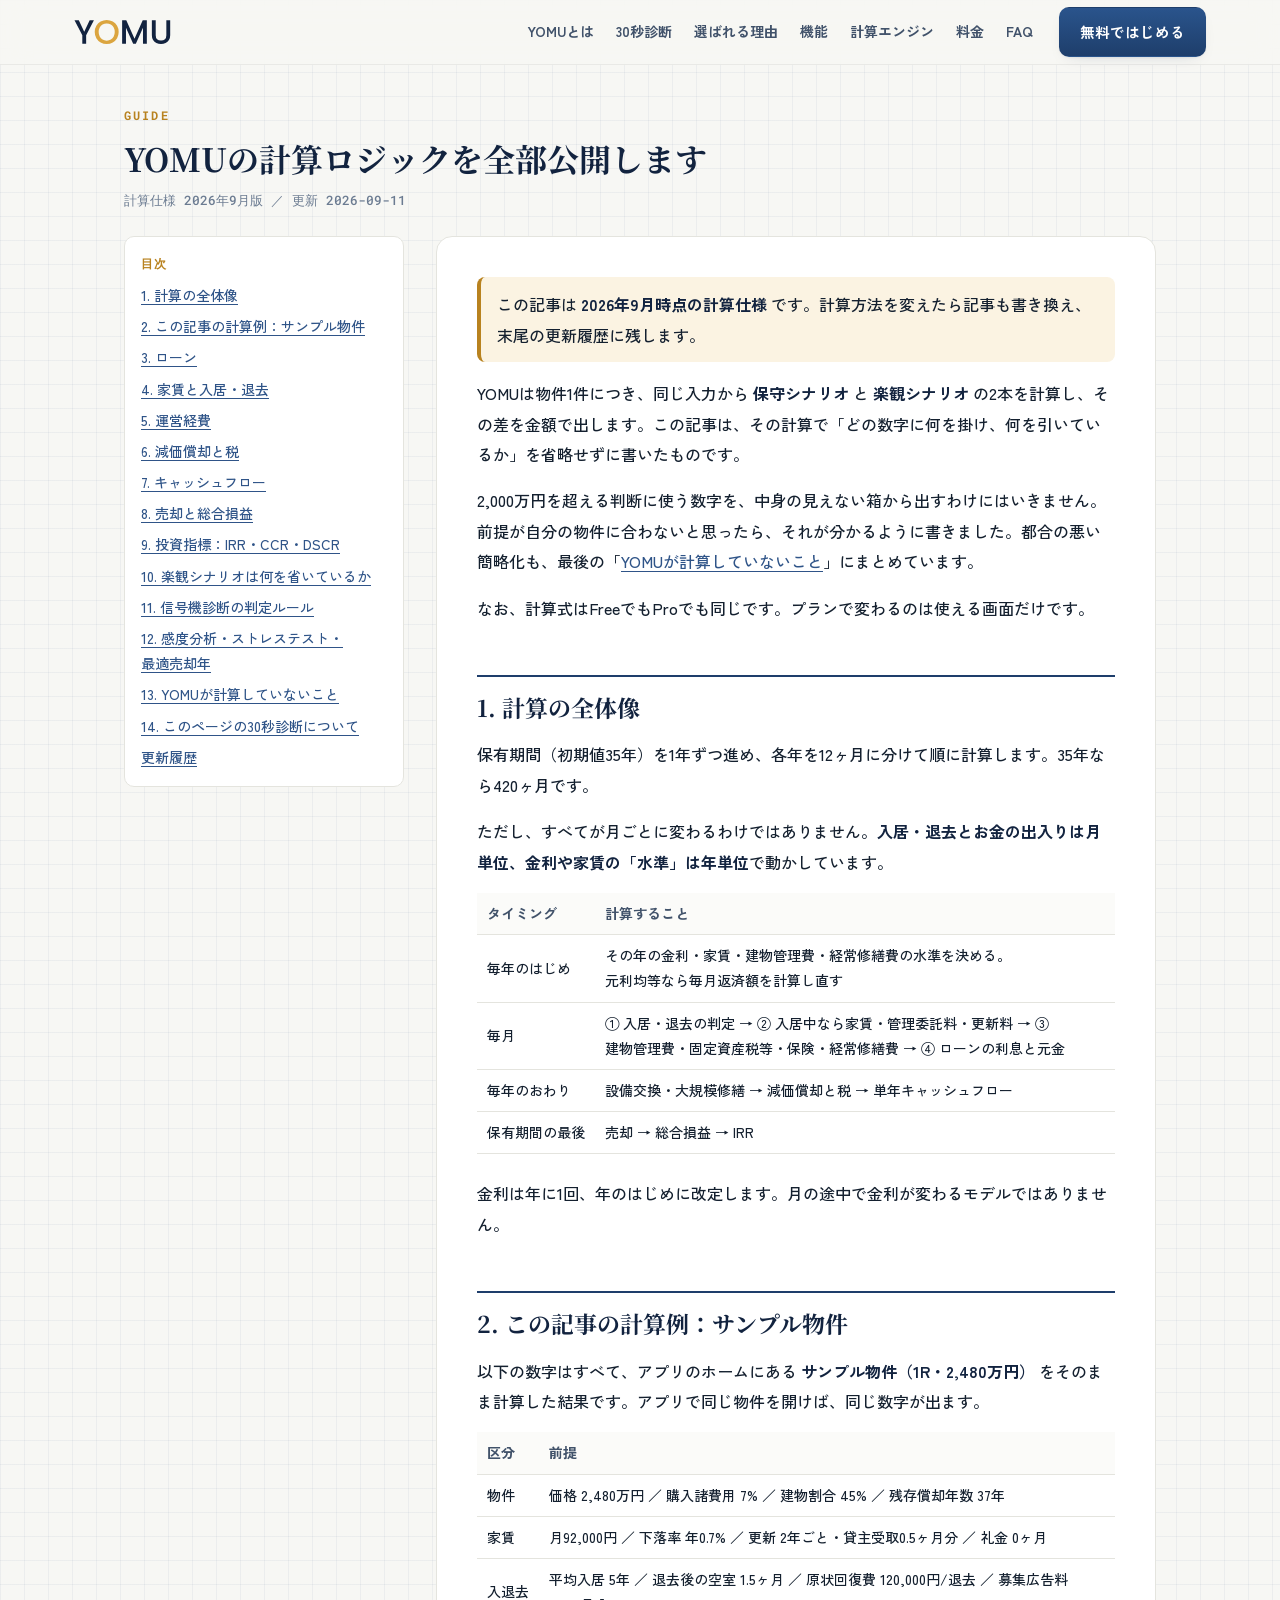
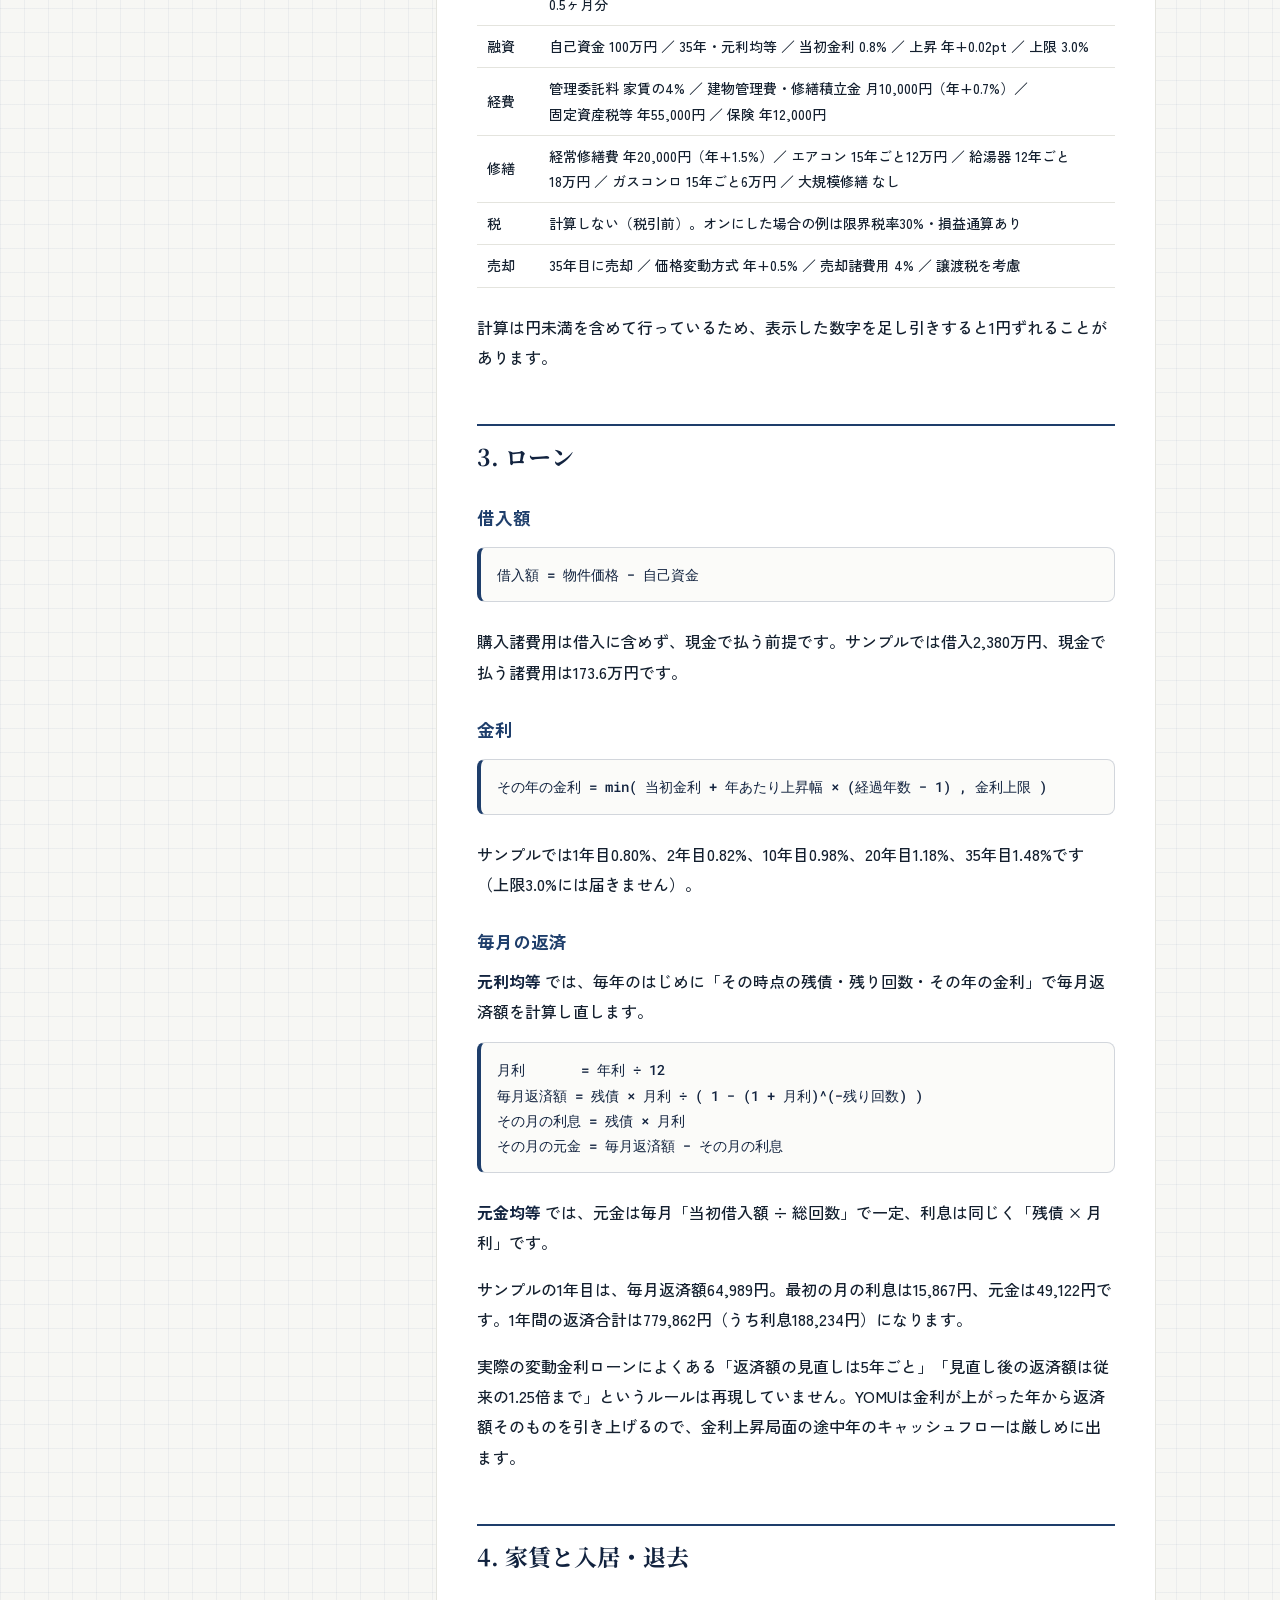
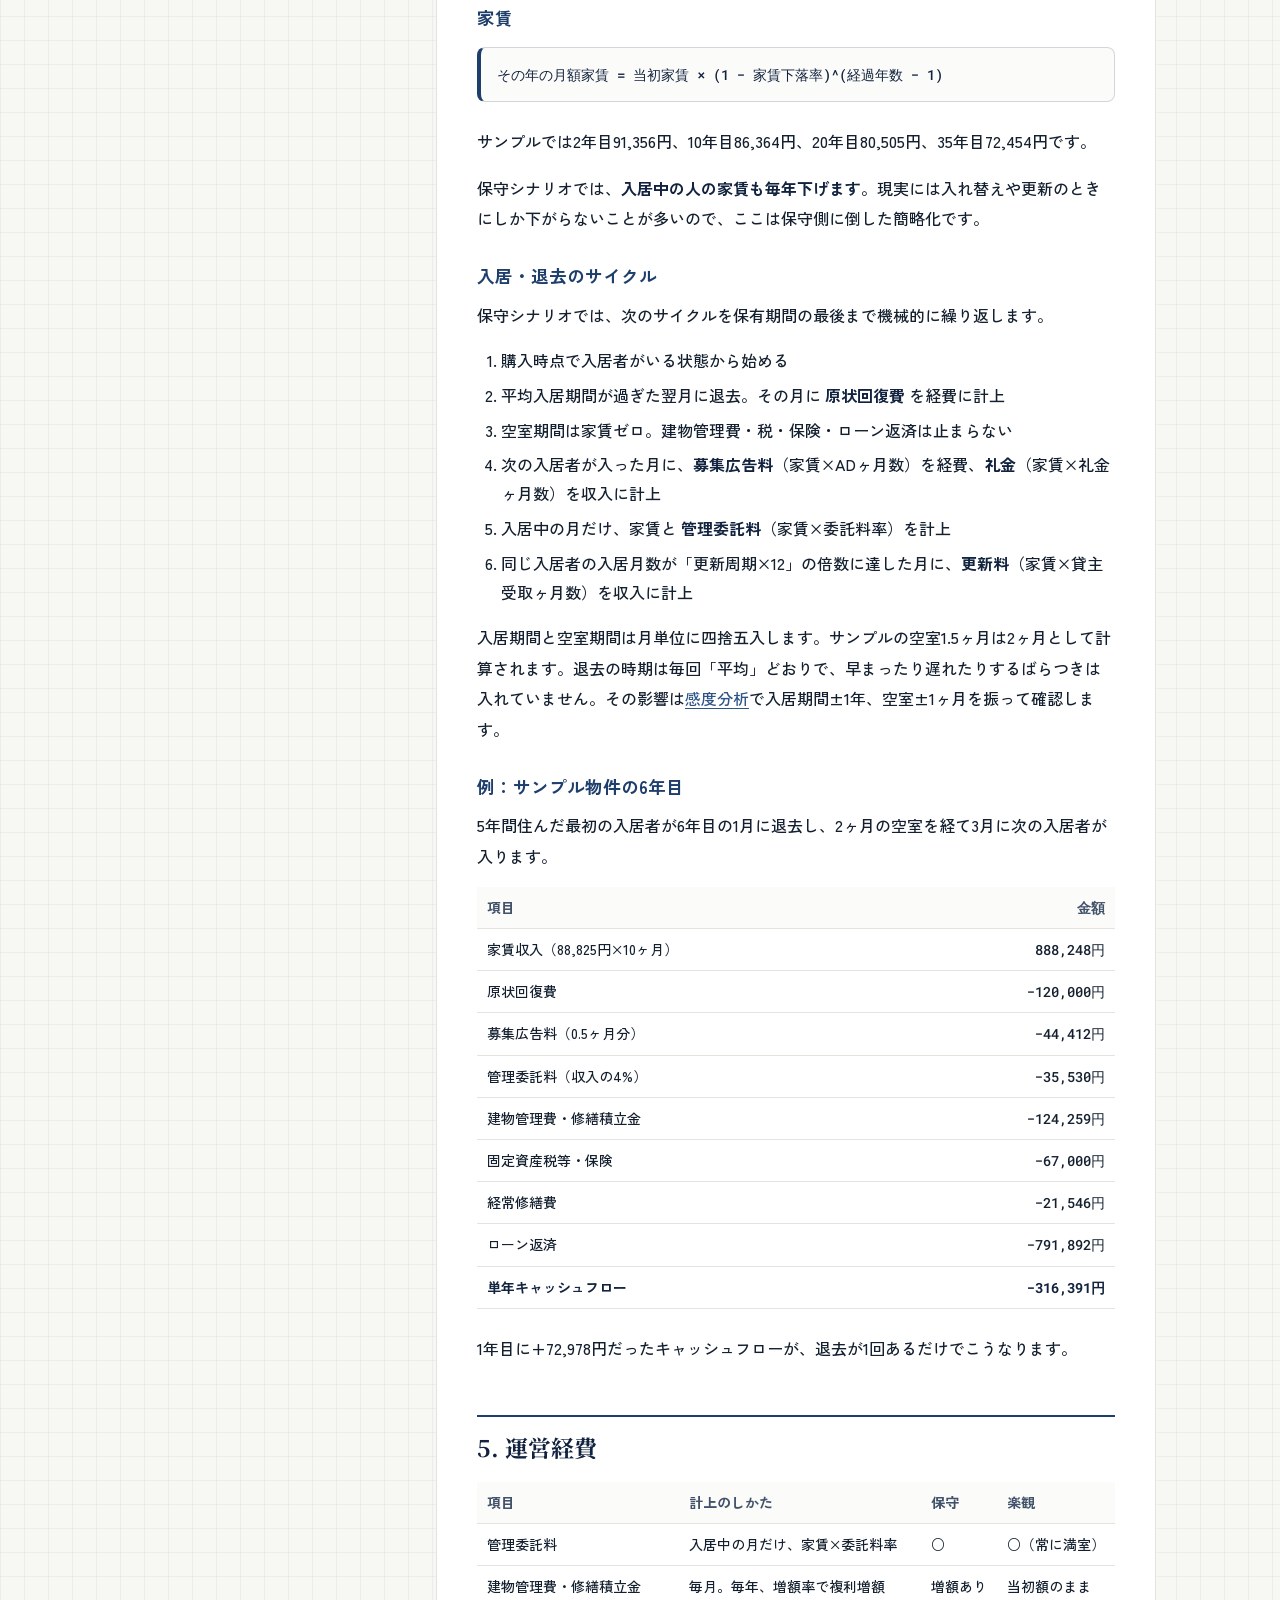
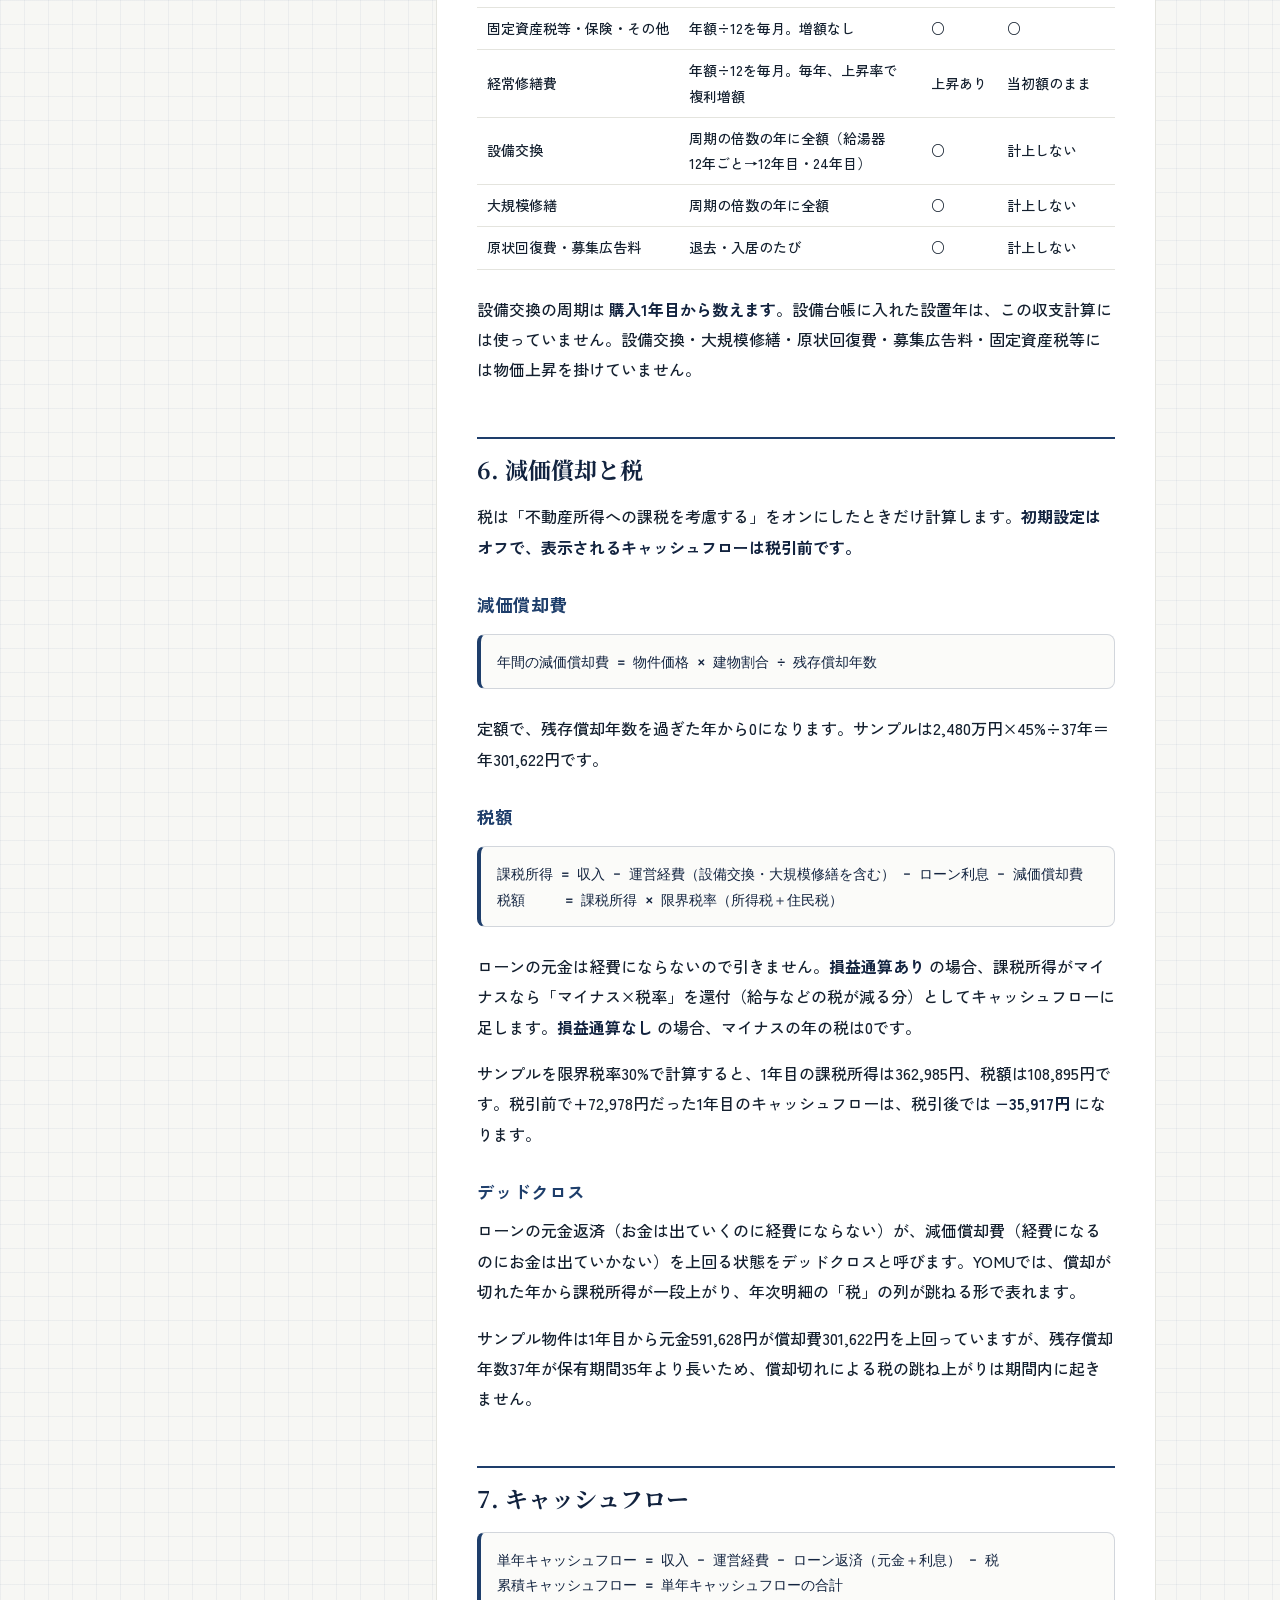
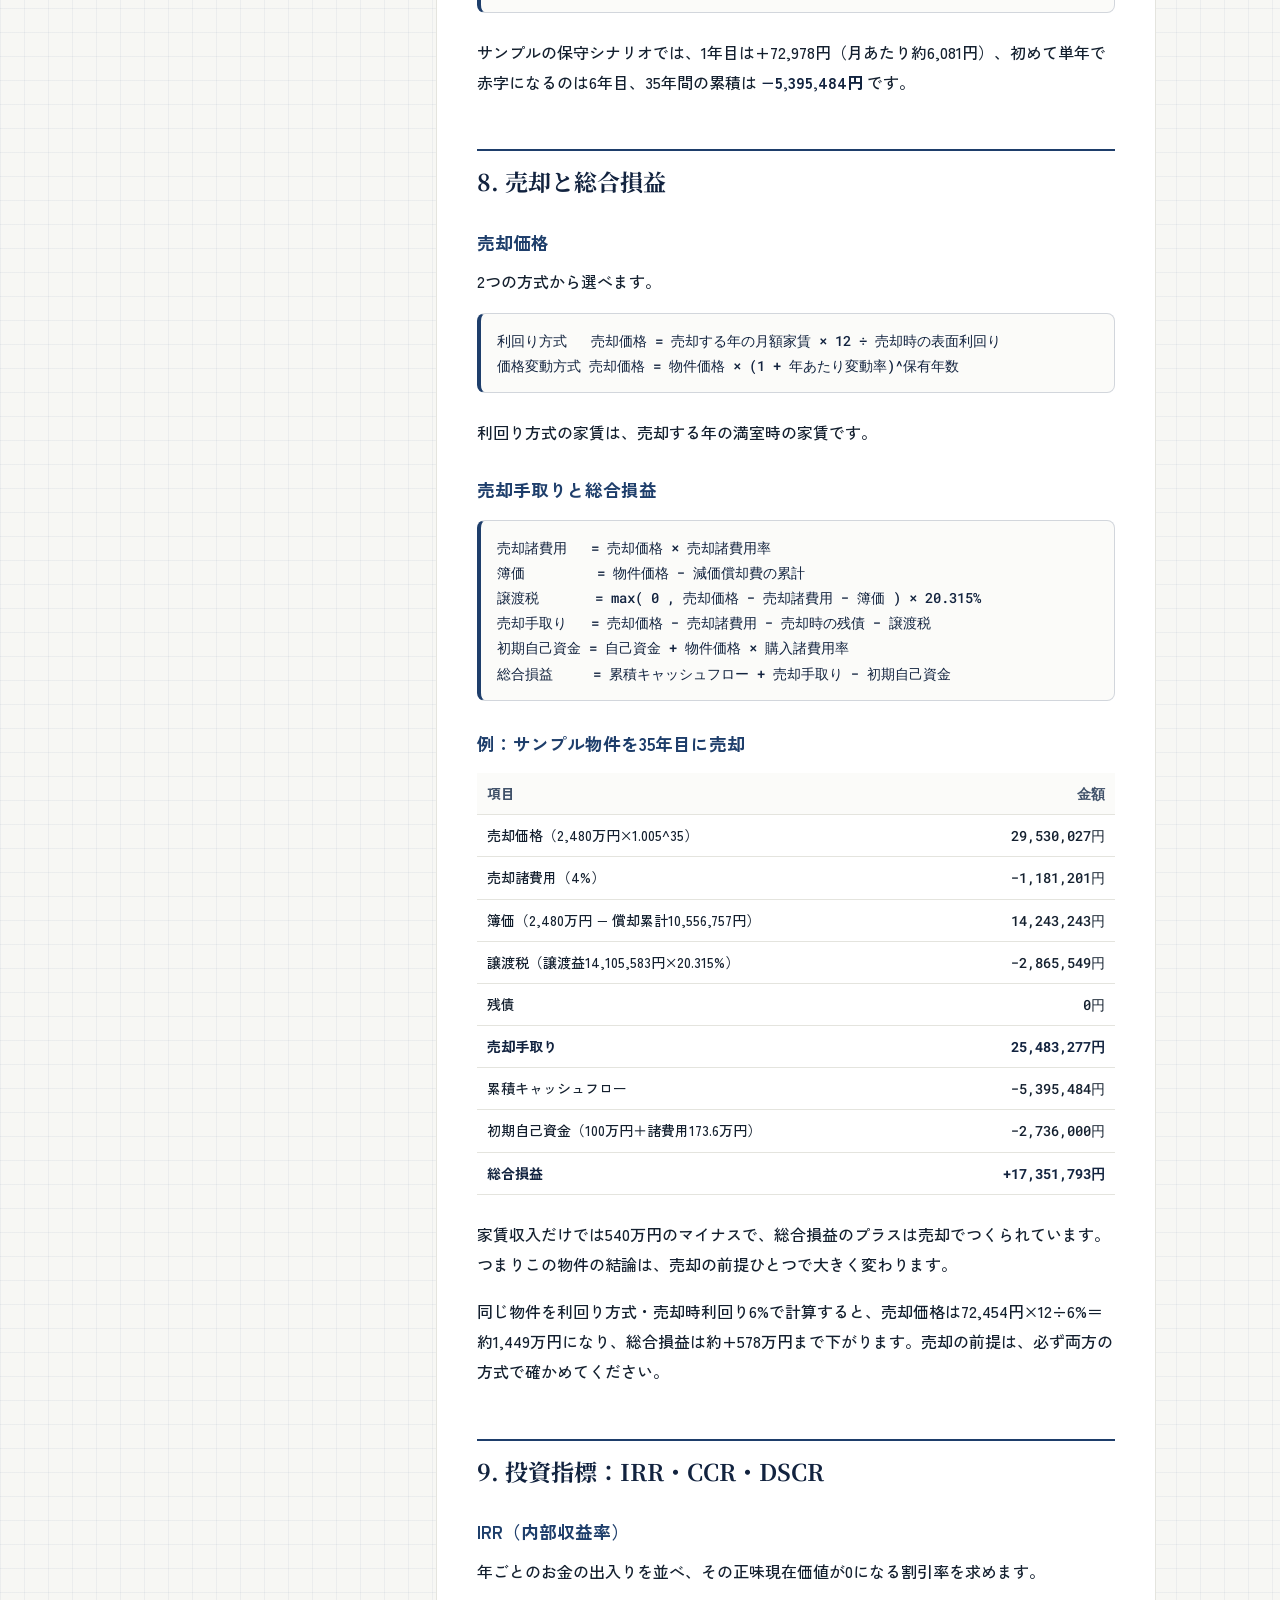
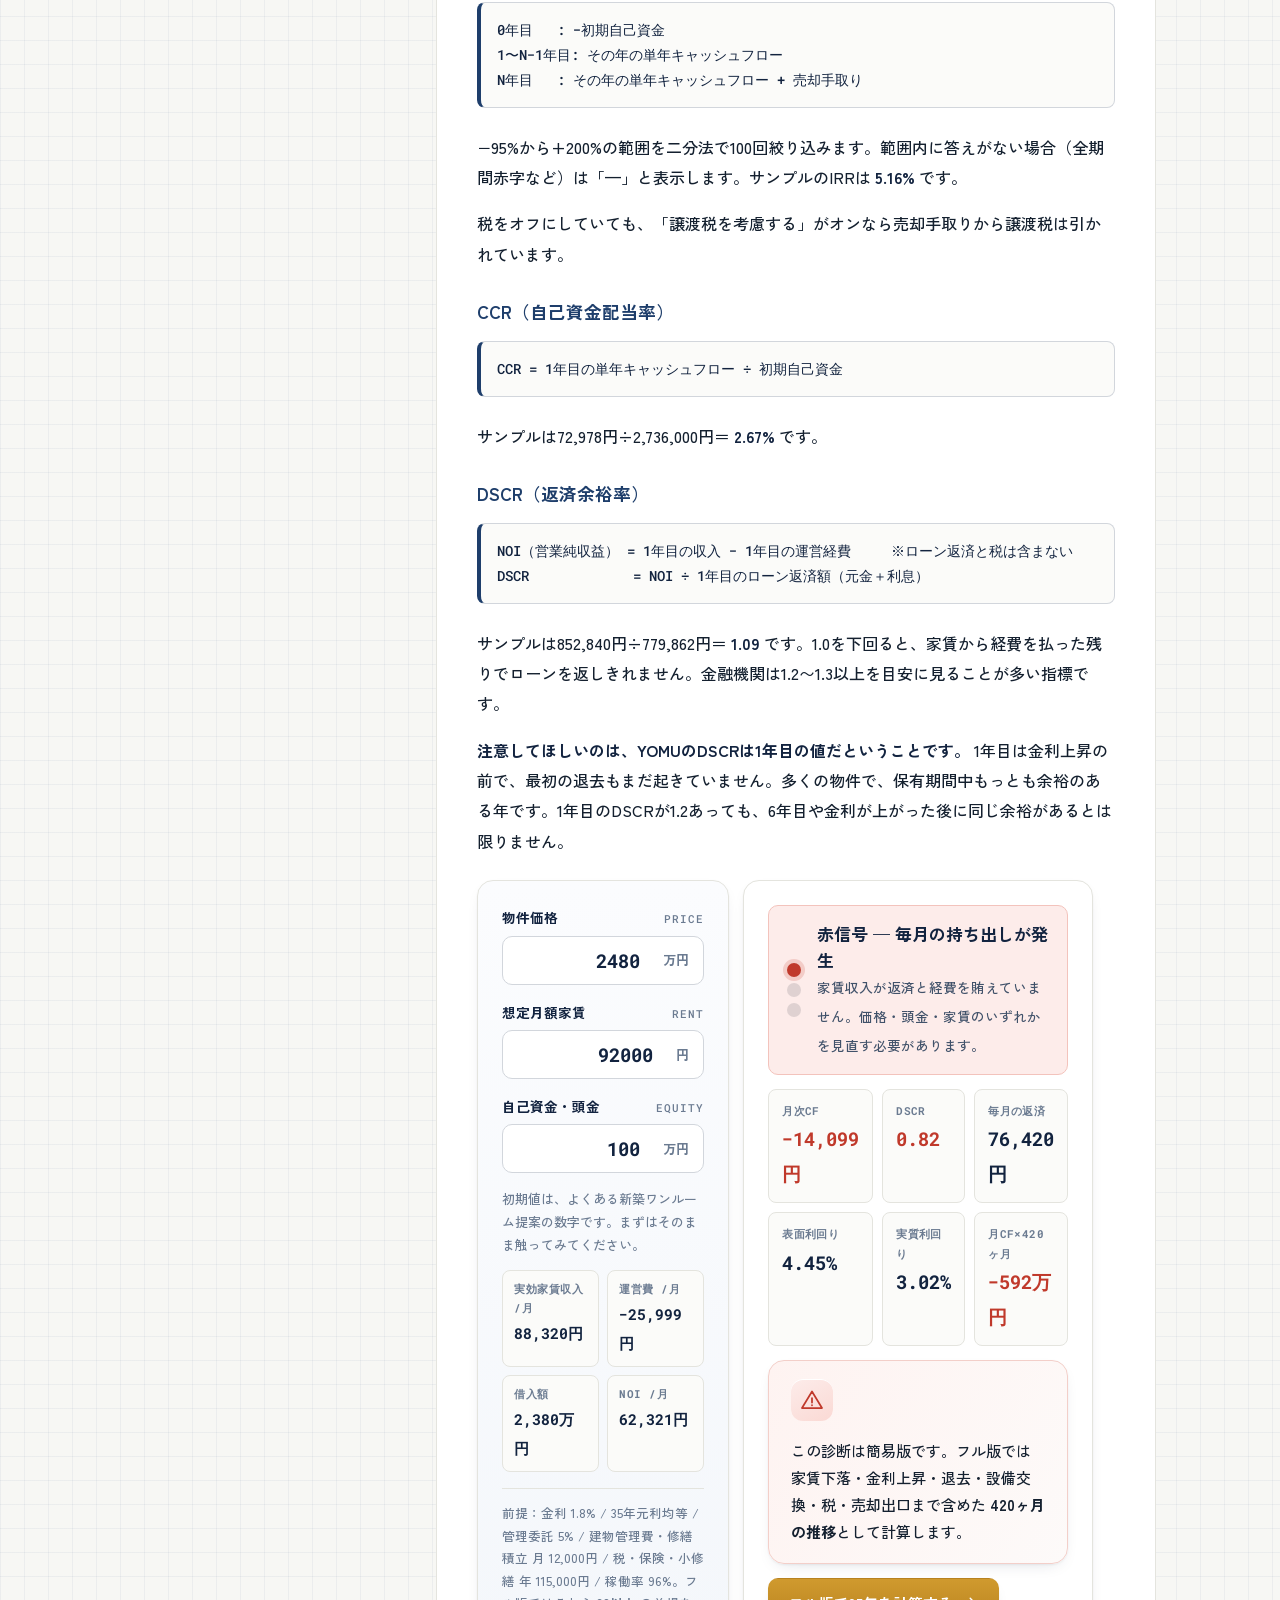
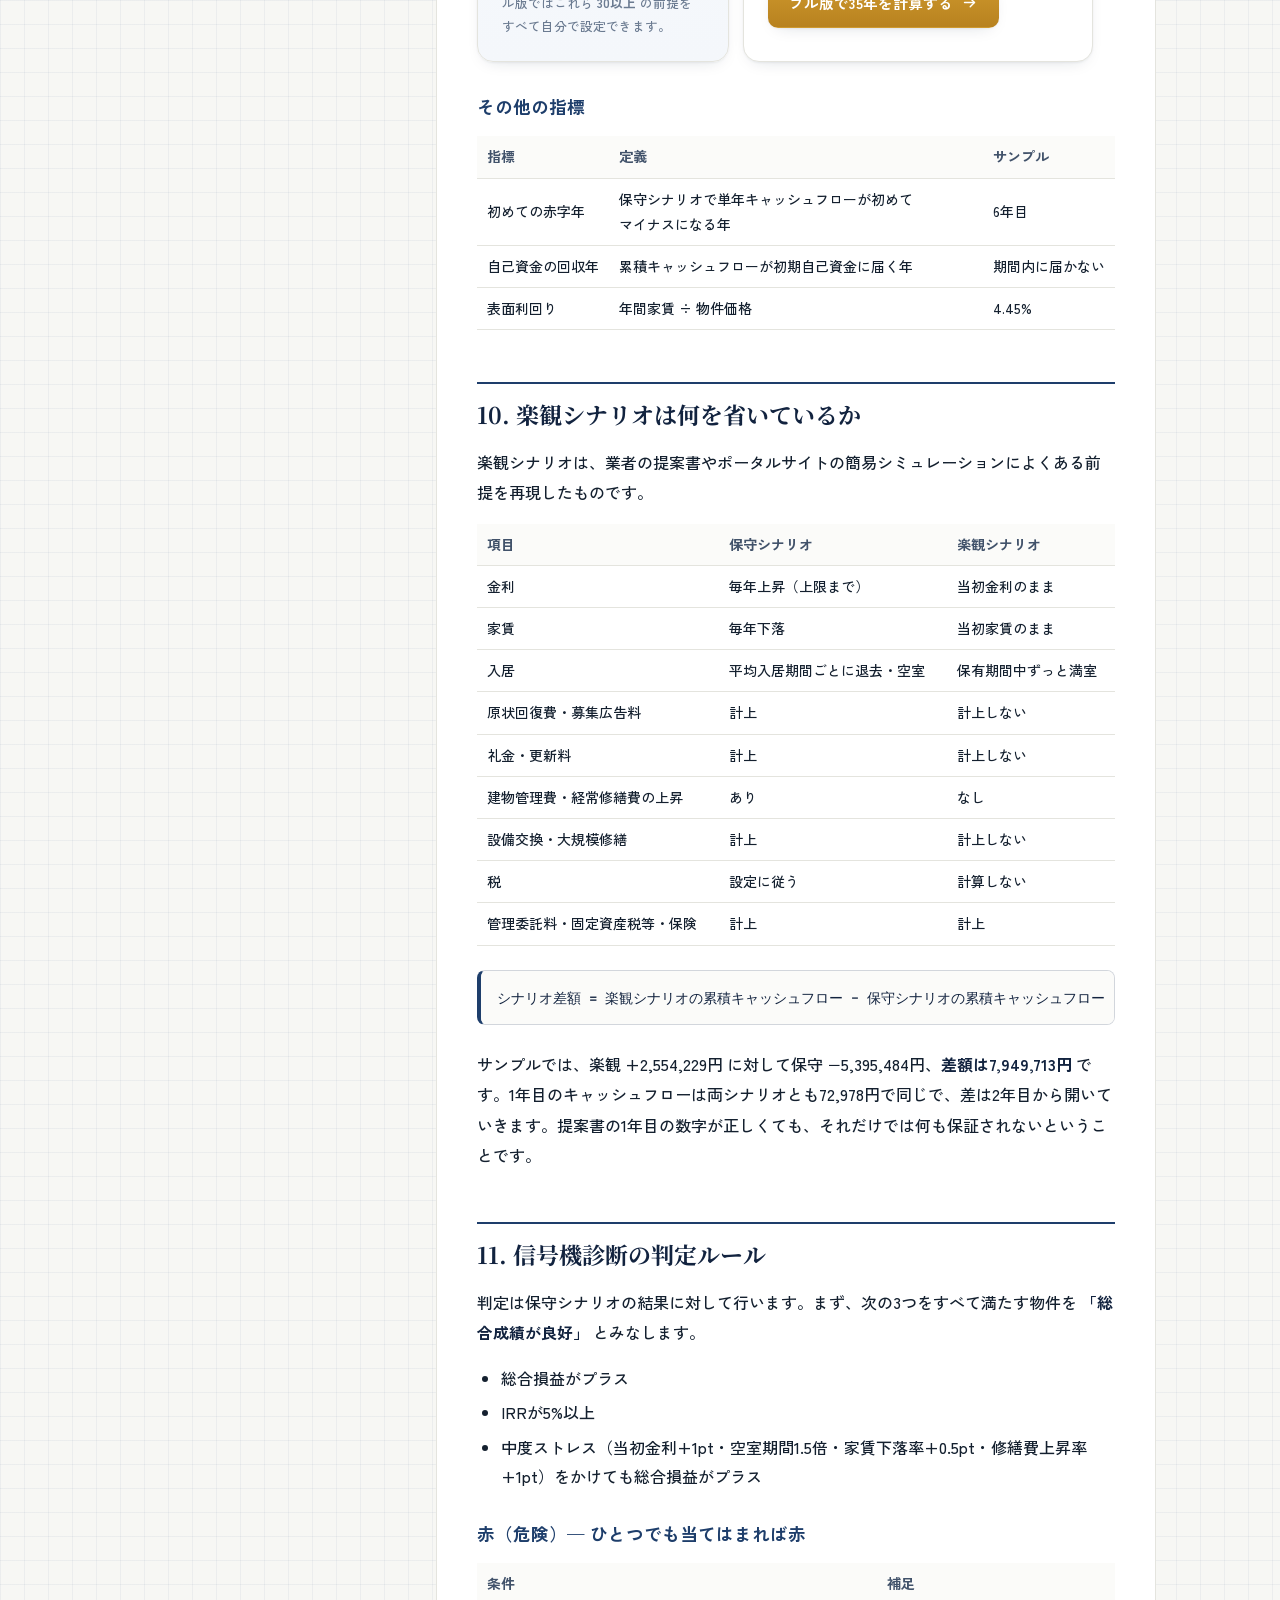
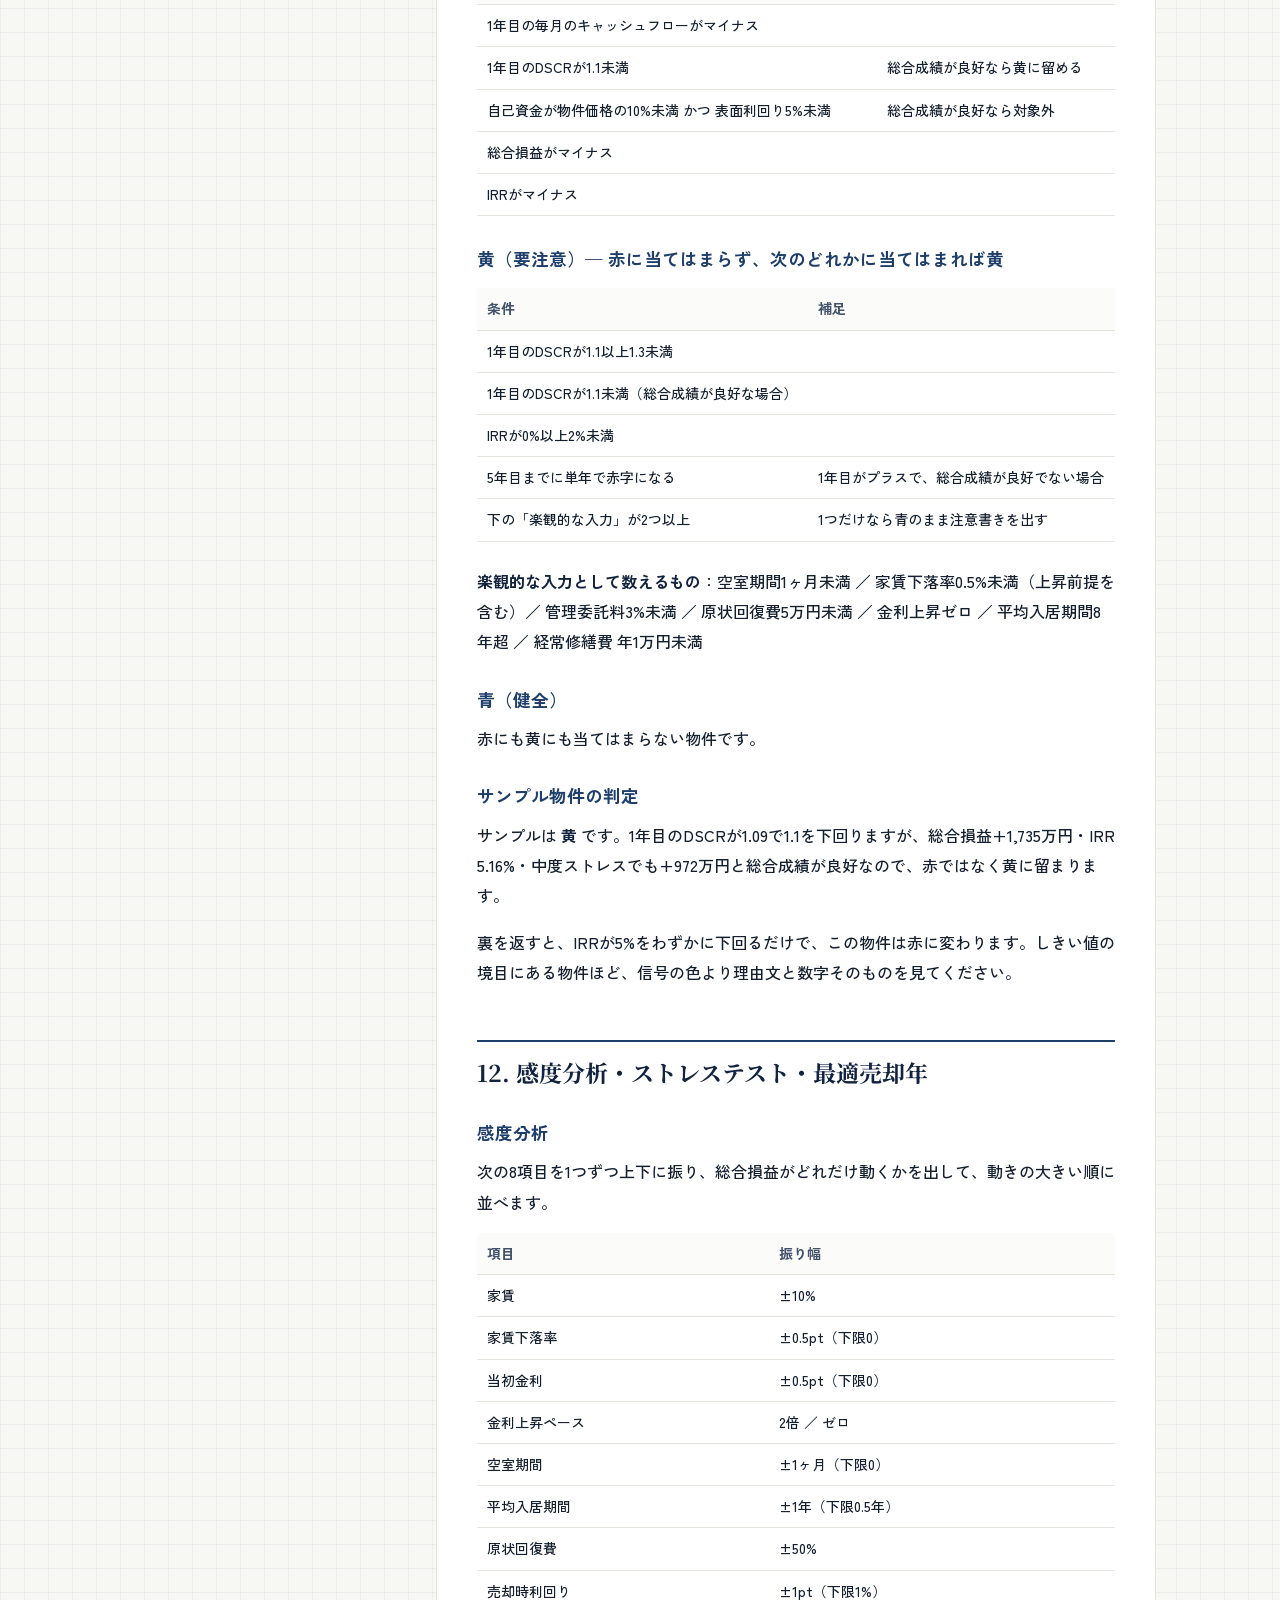
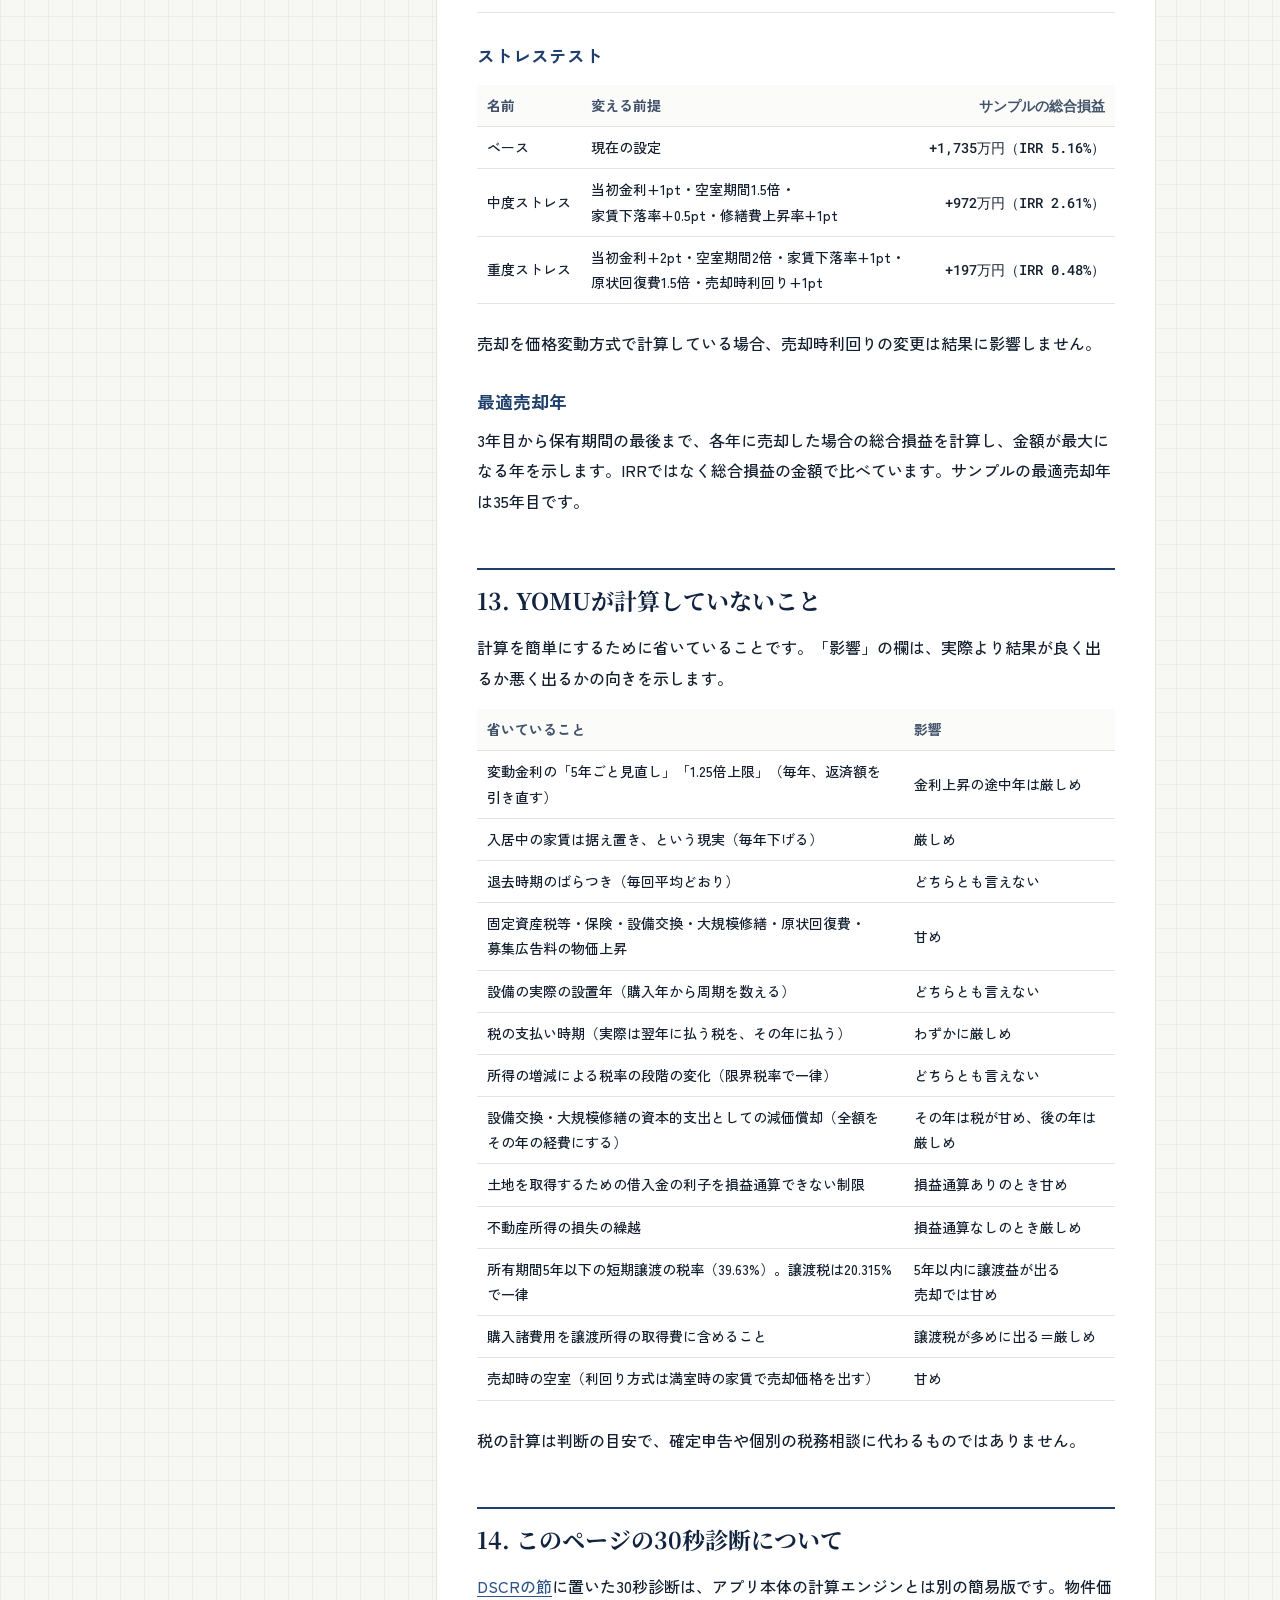
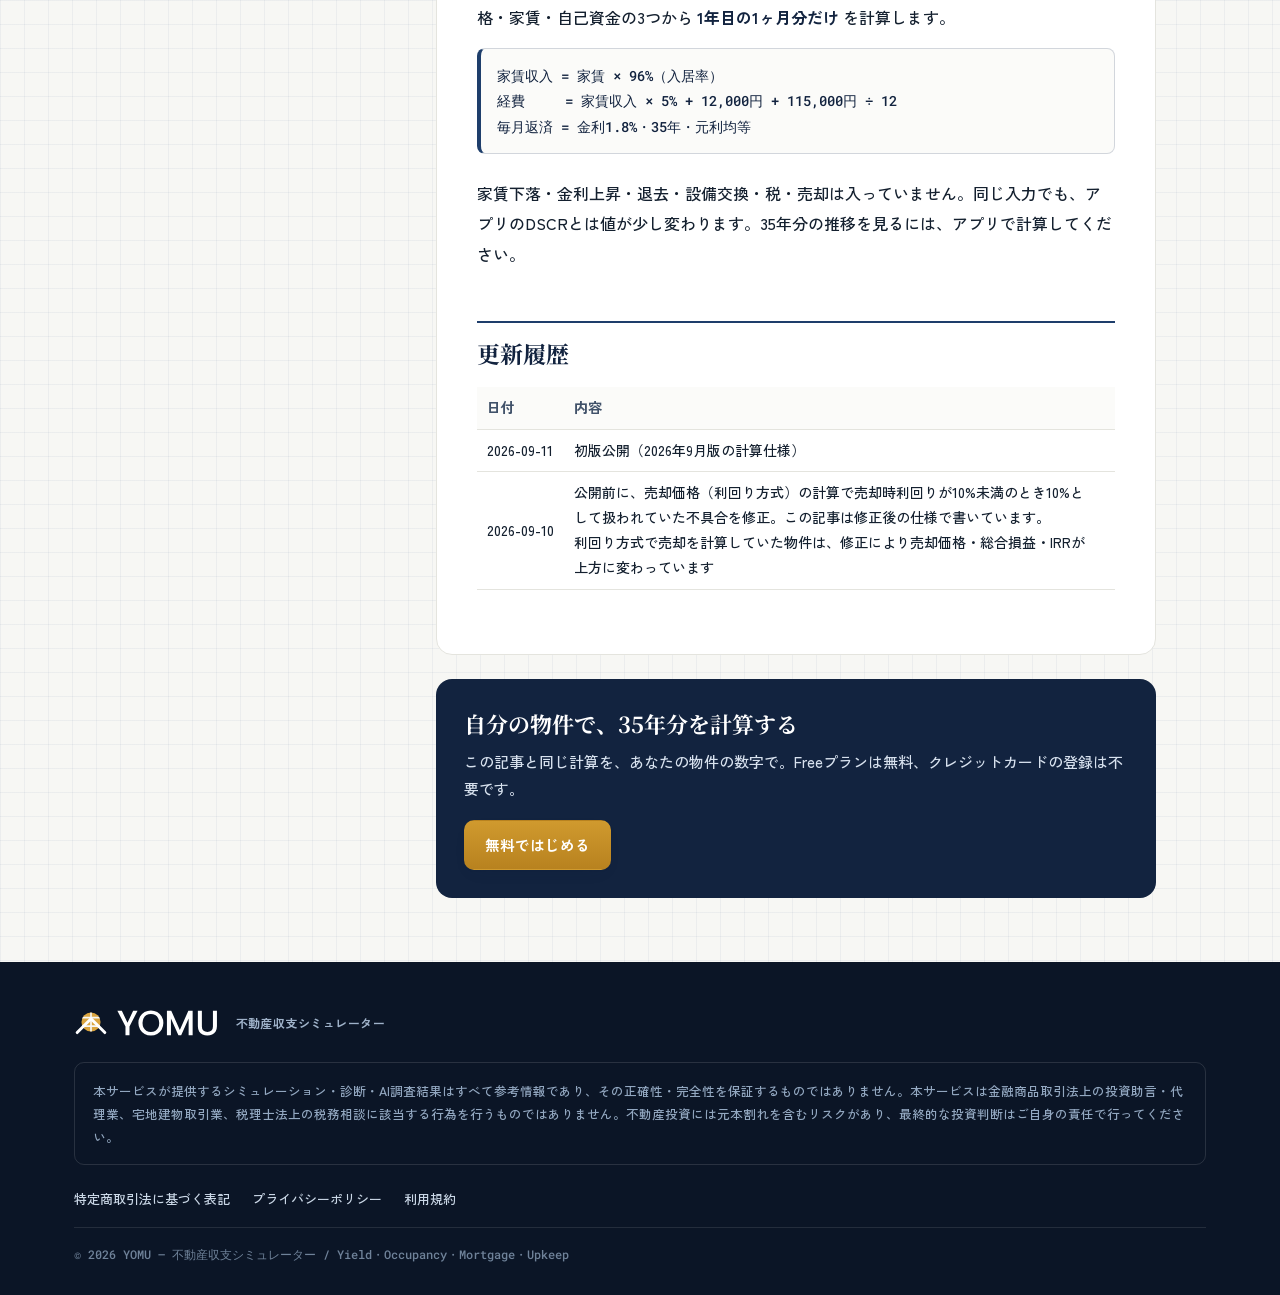
==== commit bec9e722: "fix: prevent mid-word wrapping in guide tables" ====
--- a/guide/calculation-logic.html
+++ b/guide/calculation-logic.html
@@ -92,12 +92,12 @@
 <p>ただし、すべてが月ごとに変わるわけではありません。<strong>入居・退去とお金の出入りは月単位、金利や家賃の「水準」は年単位</strong>で動かしています。</p>
 
 <div class="table-wrap"><table>
-<thead><tr><th>タイミング</th><th>計算すること</th></tr></thead>
-<tbody>
-<tr><td>毎年のはじめ</td><td>その年の金利・家賃・建物管理費・経常修繕費の水準を決める。元利均等なら毎月返済額を計算し直す</td></tr>
-<tr><td>毎月</td><td>① 入居・退去の判定 → ② 入居中なら家賃・管理委託料・更新料 → ③ 建物管理費・固定資産税等・保険・経常修繕費 → ④ ローンの利息と元金</td></tr>
-<tr><td>毎年のおわり</td><td>設備交換・大規模修繕 → 減価償却と税 → 単年キャッシュフロー</td></tr>
-<tr><td>保有期間の最後</td><td>売却 → 総合損益 → IRR</td></tr>
+<thead><tr><th class="nw">タイミング</th><th>計算すること</th></tr></thead>
+<tbody>
+<tr><td class="nw">毎年のはじめ</td><td>その年の金利・家賃・建物管理費・経常修繕費の水準を決める。元利均等なら毎月返済額を計算し直す</td></tr>
+<tr><td class="nw">毎月</td><td>① 入居・退去の判定 → ② 入居中なら家賃・管理委託料・更新料 → ③ 建物管理費・固定資産税等・保険・経常修繕費 → ④ ローンの利息と元金</td></tr>
+<tr><td class="nw">毎年のおわり</td><td>設備交換・大規模修繕 → 減価償却と税 → 単年キャッシュフロー</td></tr>
+<tr><td class="nw">保有期間の最後</td><td>売却 → 総合損益 → IRR</td></tr>
 </tbody>
 </table></div>
 
@@ -110,16 +110,16 @@
 <p>以下の数字はすべて、アプリのホームにある <strong>サンプル物件（1R・2,480万円）</strong> をそのまま計算した結果です。アプリで同じ物件を開けば、同じ数字が出ます。</p>
 
 <div class="table-wrap"><table>
-<thead><tr><th>区分</th><th>前提</th></tr></thead>
-<tbody>
-<tr><td>物件</td><td>価格 2,480万円 ／ 購入諸費用 7% ／ 建物割合 45% ／ 残存償却年数 37年</td></tr>
-<tr><td>家賃</td><td>月92,000円 ／ 下落率 年0.7% ／ 更新 2年ごと・貸主受取0.5ヶ月分 ／ 礼金 0ヶ月</td></tr>
-<tr><td>入退去</td><td>平均入居 5年 ／ 退去後の空室 1.5ヶ月 ／ 原状回復費 120,000円/退去 ／ 募集広告料 0.5ヶ月分</td></tr>
-<tr><td>融資</td><td>自己資金 100万円 ／ 35年・元利均等 ／ 当初金利 0.8% ／ 上昇 年+0.02pt ／ 上限 3.0%</td></tr>
-<tr><td>経費</td><td>管理委託料 家賃の4% ／ 建物管理費・修繕積立金 月10,000円（年+0.7%）／ 固定資産税等 年55,000円 ／ 保険 年12,000円</td></tr>
-<tr><td>修繕</td><td>経常修繕費 年20,000円（年+1.5%）／ エアコン 15年ごと12万円 ／ 給湯器 12年ごと18万円 ／ ガスコンロ 15年ごと6万円 ／ 大規模修繕 なし</td></tr>
-<tr><td>税</td><td>計算しない（税引前）。オンにした場合の例は限界税率30%・損益通算あり</td></tr>
-<tr><td>売却</td><td>35年目に売却 ／ 価格変動方式 年+0.5% ／ 売却諸費用 4% ／ 譲渡税を考慮</td></tr>
+<thead><tr><th class="nw">区分</th><th>前提</th></tr></thead>
+<tbody>
+<tr><td class="nw">物件</td><td>価格 2,480万円 ／ 購入諸費用 7% ／ 建物割合 45% ／ 残存償却年数 37年</td></tr>
+<tr><td class="nw">家賃</td><td>月92,000円 ／ 下落率 年0.7% ／ 更新 2年ごと・貸主受取0.5ヶ月分 ／ 礼金 0ヶ月</td></tr>
+<tr><td class="nw">入退去</td><td>平均入居 5年 ／ 退去後の空室 1.5ヶ月 ／ 原状回復費 120,000円/退去 ／ 募集広告料 0.5ヶ月分</td></tr>
+<tr><td class="nw">融資</td><td>自己資金 100万円 ／ 35年・元利均等 ／ 当初金利 0.8% ／ 上昇 年+0.02pt ／ 上限 3.0%</td></tr>
+<tr><td class="nw">経費</td><td>管理委託料 家賃の4% ／ 建物管理費・修繕積立金 月10,000円（年+0.7%）／ 固定資産税等 年55,000円 ／ 保険 年12,000円</td></tr>
+<tr><td class="nw">修繕</td><td>経常修繕費 年20,000円（年+1.5%）／ エアコン 15年ごと12万円 ／ 給湯器 12年ごと18万円 ／ ガスコンロ 15年ごと6万円 ／ 大規模修繕 なし</td></tr>
+<tr><td class="nw">税</td><td>計算しない（税引前）。オンにした場合の例は限界税率30%・損益通算あり</td></tr>
+<tr><td class="nw">売却</td><td>35年目に売却 ／ 価格変動方式 年+0.5% ／ 売却諸費用 4% ／ 譲渡税を考慮</td></tr>
 </tbody>
 </table></div>
 
@@ -209,15 +209,15 @@
 <h2 id="expenses">5. 運営経費</h2>
 
 <div class="table-wrap"><table>
-<thead><tr><th>項目</th><th>計上のしかた</th><th>保守</th><th>楽観</th></tr></thead>
-<tbody>
-<tr><td>管理委託料</td><td>入居中の月だけ、家賃×委託料率</td><td>○</td><td>○（常に満室）</td></tr>
-<tr><td>建物管理費・修繕積立金</td><td>毎月。毎年、増額率で複利増額</td><td>増額あり</td><td>当初額のまま</td></tr>
-<tr><td>固定資産税等・保険・その他</td><td>年額÷12を毎月。増額なし</td><td>○</td><td>○</td></tr>
-<tr><td>経常修繕費</td><td>年額÷12を毎月。毎年、上昇率で複利増額</td><td>上昇あり</td><td>当初額のまま</td></tr>
-<tr><td>設備交換</td><td>周期の倍数の年に全額（給湯器12年ごと→12年目・24年目）</td><td>○</td><td>計上しない</td></tr>
-<tr><td>大規模修繕</td><td>周期の倍数の年に全額</td><td>○</td><td>計上しない</td></tr>
-<tr><td>原状回復費・募集広告料</td><td>退去・入居のたび</td><td>○</td><td>計上しない</td></tr>
+<thead><tr><th class="nw">項目</th><th>計上のしかた</th><th class="nw">保守</th><th class="nw">楽観</th></tr></thead>
+<tbody>
+<tr><td class="nw">管理委託料</td><td>入居中の月だけ、家賃×委託料率</td><td class="nw">○</td><td class="nw">○（常に満室）</td></tr>
+<tr><td class="nw">建物管理費・修繕積立金</td><td>毎月。毎年、増額率で複利増額</td><td class="nw">増額あり</td><td class="nw">当初額のまま</td></tr>
+<tr><td class="nw">固定資産税等・保険・その他</td><td>年額÷12を毎月。増額なし</td><td class="nw">○</td><td class="nw">○</td></tr>
+<tr><td class="nw">経常修繕費</td><td>年額÷12を毎月。毎年、上昇率で複利増額</td><td class="nw">上昇あり</td><td class="nw">当初額のまま</td></tr>
+<tr><td class="nw">設備交換</td><td>周期の倍数の年に全額（給湯器12年ごと→12年目・24年目）</td><td class="nw">○</td><td class="nw">計上しない</td></tr>
+<tr><td class="nw">大規模修繕</td><td>周期の倍数の年に全額</td><td class="nw">○</td><td class="nw">計上しない</td></tr>
+<tr><td class="nw">原状回復費・募集広告料</td><td>退去・入居のたび</td><td class="nw">○</td><td class="nw">計上しない</td></tr>
 </tbody>
 </table></div>
 
@@ -403,11 +403,11 @@
 <h3>その他の指標</h3>
 
 <div class="table-wrap"><table>
-<thead><tr><th>指標</th><th>定義</th><th>サンプル</th></tr></thead>
-<tbody>
-<tr><td>初めての赤字年</td><td>保守シナリオで単年キャッシュフローが初めてマイナスになる年</td><td>6年目</td></tr>
-<tr><td>自己資金の回収年</td><td>累積キャッシュフローが初期自己資金に届く年</td><td>期間内に届かない</td></tr>
-<tr><td>表面利回り</td><td>年間家賃 ÷ 物件価格</td><td>4.45%</td></tr>
+<thead><tr><th class="nw">指標</th><th>定義</th><th class="nw">サンプル</th></tr></thead>
+<tbody>
+<tr><td class="nw">初めての赤字年</td><td>保守シナリオで単年キャッシュフローが初めてマイナスになる年</td><td class="nw">6年目</td></tr>
+<tr><td class="nw">自己資金の回収年</td><td>累積キャッシュフローが初期自己資金に届く年</td><td class="nw">期間内に届かない</td></tr>
+<tr><td class="nw">表面利回り</td><td>年間家賃 ÷ 物件価格</td><td class="nw">4.45%</td></tr>
 </tbody>
 </table></div>
 
@@ -418,17 +418,17 @@
 <p>楽観シナリオは、業者の提案書やポータルサイトの簡易シミュレーションによくある前提を再現したものです。</p>
 
 <div class="table-wrap"><table>
-<thead><tr><th>項目</th><th>保守シナリオ</th><th>楽観シナリオ</th></tr></thead>
-<tbody>
-<tr><td>金利</td><td>毎年上昇（上限まで）</td><td>当初金利のまま</td></tr>
-<tr><td>家賃</td><td>毎年下落</td><td>当初家賃のまま</td></tr>
-<tr><td>入居</td><td>平均入居期間ごとに退去・空室</td><td>保有期間中ずっと満室</td></tr>
-<tr><td>原状回復費・募集広告料</td><td>計上</td><td>計上しない</td></tr>
-<tr><td>礼金・更新料</td><td>計上</td><td>計上しない</td></tr>
-<tr><td>建物管理費・経常修繕費の上昇</td><td>あり</td><td>なし</td></tr>
-<tr><td>設備交換・大規模修繕</td><td>計上</td><td>計上しない</td></tr>
-<tr><td>税</td><td>設定に従う</td><td>計算しない</td></tr>
-<tr><td>管理委託料・固定資産税等・保険</td><td>計上</td><td>計上</td></tr>
+<thead><tr><th>項目</th><th class="nw">保守シナリオ</th><th class="nw">楽観シナリオ</th></tr></thead>
+<tbody>
+<tr><td>金利</td><td class="nw">毎年上昇（上限まで）</td><td class="nw">当初金利のまま</td></tr>
+<tr><td>家賃</td><td class="nw">毎年下落</td><td class="nw">当初家賃のまま</td></tr>
+<tr><td>入居</td><td class="nw">平均入居期間ごとに退去・空室</td><td class="nw">保有期間中ずっと満室</td></tr>
+<tr><td>原状回復費・募集広告料</td><td class="nw">計上</td><td class="nw">計上しない</td></tr>
+<tr><td>礼金・更新料</td><td class="nw">計上</td><td class="nw">計上しない</td></tr>
+<tr><td>建物管理費・経常修繕費の上昇</td><td class="nw">あり</td><td class="nw">なし</td></tr>
+<tr><td>設備交換・大規模修繕</td><td class="nw">計上</td><td class="nw">計上しない</td></tr>
+<tr><td>税</td><td class="nw">設定に従う</td><td class="nw">計算しない</td></tr>
+<tr><td>管理委託料・固定資産税等・保険</td><td class="nw">計上</td><td class="nw">計上</td></tr>
 </tbody>
 </table></div>
 
@@ -451,13 +451,13 @@
 <h3>赤（危険）— ひとつでも当てはまれば赤</h3>
 
 <div class="table-wrap"><table>
-<thead><tr><th>条件</th><th>補足</th></tr></thead>
-<tbody>
-<tr><td>1年目の毎月のキャッシュフローがマイナス</td><td></td></tr>
-<tr><td>1年目のDSCRが1.1未満</td><td>総合成績が良好なら黄に留める</td></tr>
-<tr><td>自己資金が物件価格の10%未満 かつ 表面利回り5%未満</td><td>総合成績が良好なら対象外</td></tr>
-<tr><td>総合損益がマイナス</td><td></td></tr>
-<tr><td>IRRがマイナス</td><td></td></tr>
+<thead><tr><th>条件</th><th class="nw">補足</th></tr></thead>
+<tbody>
+<tr><td>1年目の毎月のキャッシュフローがマイナス</td><td class="nw"></td></tr>
+<tr><td>1年目のDSCRが1.1未満</td><td class="nw">総合成績が良好なら黄に留める</td></tr>
+<tr><td>自己資金が物件価格の10%未満 かつ 表面利回り5%未満</td><td class="nw">総合成績が良好なら対象外</td></tr>
+<tr><td>総合損益がマイナス</td><td class="nw"></td></tr>
+<tr><td>IRRがマイナス</td><td class="nw"></td></tr>
 </tbody>
 </table></div>
 
@@ -495,27 +495,27 @@
 <p>次の8項目を1つずつ上下に振り、総合損益がどれだけ動くかを出して、動きの大きい順に並べます。</p>
 
 <div class="table-wrap"><table>
-<thead><tr><th>項目</th><th>振り幅</th></tr></thead>
-<tbody>
-<tr><td>家賃</td><td>±10%</td></tr>
-<tr><td>家賃下落率</td><td>±0.5pt（下限0）</td></tr>
-<tr><td>当初金利</td><td>±0.5pt（下限0）</td></tr>
-<tr><td>金利上昇ペース</td><td>2倍 ／ ゼロ</td></tr>
-<tr><td>空室期間</td><td>±1ヶ月（下限0）</td></tr>
-<tr><td>平均入居期間</td><td>±1年（下限0.5年）</td></tr>
-<tr><td>原状回復費</td><td>±50%</td></tr>
-<tr><td>売却時利回り</td><td>±1pt（下限1%）</td></tr>
+<thead><tr><th class="nw">項目</th><th class="nw">振り幅</th></tr></thead>
+<tbody>
+<tr><td class="nw">家賃</td><td class="nw">±10%</td></tr>
+<tr><td class="nw">家賃下落率</td><td class="nw">±0.5pt（下限0）</td></tr>
+<tr><td class="nw">当初金利</td><td class="nw">±0.5pt（下限0）</td></tr>
+<tr><td class="nw">金利上昇ペース</td><td class="nw">2倍 ／ ゼロ</td></tr>
+<tr><td class="nw">空室期間</td><td class="nw">±1ヶ月（下限0）</td></tr>
+<tr><td class="nw">平均入居期間</td><td class="nw">±1年（下限0.5年）</td></tr>
+<tr><td class="nw">原状回復費</td><td class="nw">±50%</td></tr>
+<tr><td class="nw">売却時利回り</td><td class="nw">±1pt（下限1%）</td></tr>
 </tbody>
 </table></div>
 
 <h3>ストレステスト</h3>
 
 <div class="table-wrap"><table>
-<thead><tr><th>名前</th><th>変える前提</th><th class="num">サンプルの総合損益</th></tr></thead>
-<tbody>
-<tr><td>ベース</td><td>現在の設定</td><td class="num">+1,735万円（IRR 5.16%）</td></tr>
-<tr><td>中度ストレス</td><td>当初金利+1pt・空室期間1.5倍・家賃下落率+0.5pt・修繕費上昇率+1pt</td><td class="num">+972万円（IRR 2.61%）</td></tr>
-<tr><td>重度ストレス</td><td>当初金利+2pt・空室期間2倍・家賃下落率+1pt・原状回復費1.5倍・売却時利回り+1pt</td><td class="num">+197万円（IRR 0.48%）</td></tr>
+<thead><tr><th class="nw">名前</th><th>変える前提</th><th class="num">サンプルの総合損益</th></tr></thead>
+<tbody>
+<tr><td class="nw">ベース</td><td>現在の設定</td><td class="num">+1,735万円（IRR 5.16%）</td></tr>
+<tr><td class="nw">中度ストレス</td><td>当初金利+1pt・空室期間1.5倍・家賃下落率+0.5pt・修繕費上昇率+1pt</td><td class="num">+972万円（IRR 2.61%）</td></tr>
+<tr><td class="nw">重度ストレス</td><td>当初金利+2pt・空室期間2倍・家賃下落率+1pt・原状回復費1.5倍・売却時利回り+1pt</td><td class="num">+197万円（IRR 0.48%）</td></tr>
 </tbody>
 </table></div>
 
@@ -569,10 +569,10 @@
 <h2 id="changelog">更新履歴</h2>
 
 <div class="table-wrap"><table>
-<thead><tr><th>日付</th><th>内容</th></tr></thead>
-<tbody>
-<tr><td>2026-09-11</td><td>初版公開（2026年9月版の計算仕様）</td></tr>
-<tr><td>2026-09-10</td><td>公開前に、売却価格（利回り方式）の計算で売却時利回りが10%未満のとき10%として扱われていた不具合を修正。この記事は修正後の仕様で書いています。利回り方式で売却を計算していた物件は、修正により売却価格・総合損益・IRRが上方に変わっています</td></tr>
+<thead><tr><th class="nw">日付</th><th>内容</th></tr></thead>
+<tbody>
+<tr><td class="nw">2026-09-11</td><td>初版公開（2026年9月版の計算仕様）</td></tr>
+<tr><td class="nw">2026-09-10</td><td>公開前に、売却価格（利回り方式）の計算で売却時利回りが10%未満のとき10%として扱われていた不具合を修正。この記事は修正後の仕様で書いています。利回り方式で売却を計算していた物件は、修正により売却価格・総合損益・IRRが上方に変わっています</td></tr>
 </tbody>
 </table></div>
   </article>
--- a/guide/assets/guide.css
+++ b/guide/assets/guide.css
@@ -139,12 +139,13 @@
 .g-cta > p:not(.g-cta-title){font-size:15px;line-height:1.8;color:#D7E1EE;margin-bottom:18px}
 
 @media(min-width:1080px){
-  .g-main{max-width:1080px;display:grid;grid-template-columns:240px minmax(0,760px);column-gap:32px;align-items:start}
+  .g-main{max-width:1080px;display:grid;grid-template-columns:280px minmax(0,760px);column-gap:32px;align-items:start}
   .g-head{grid-column:1/-1}
   .g-toc{grid-column:1;grid-row:2;position:sticky;top:80px;margin-bottom:0}
   .g-body{grid-column:2;grid-row:2}
   .g-cta{grid-column:2;grid-row:3}
 }
+
 @media(max-width:640px){
   body{font-size:15.5px}
   .wrap{padding:0 18px}
@@ -158,3 +159,7 @@
   .g-body{padding:20px}
   .g-cta{padding:22px 20px}
 }
+
+/* 表の短い列は折り返さない／日本語は文節で改行（Chrome・Edge） */
+th.nw,td.nw{white-space:nowrap}
+.g-head h1,.g-body h2,.g-body h3,.g-toc,.g-body th,.g-body td,.g-cta-title{word-break:auto-phrase}
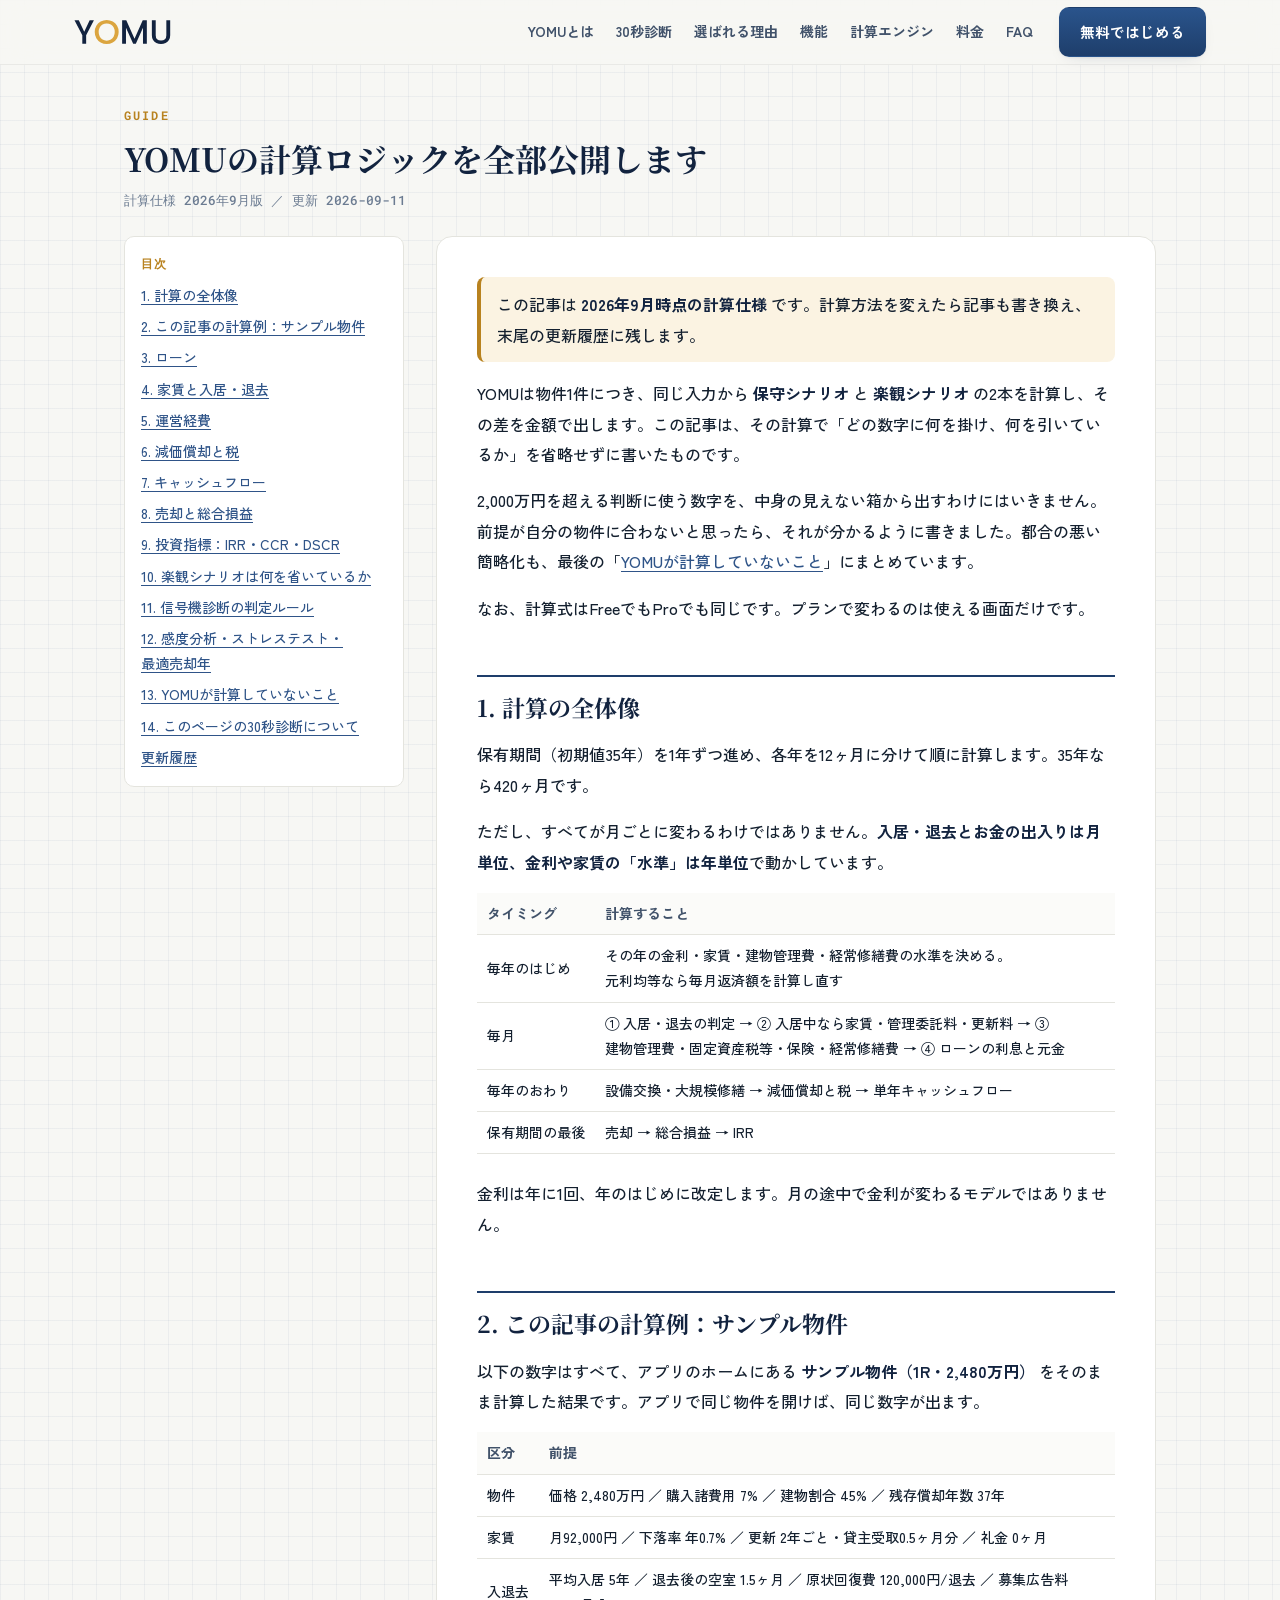
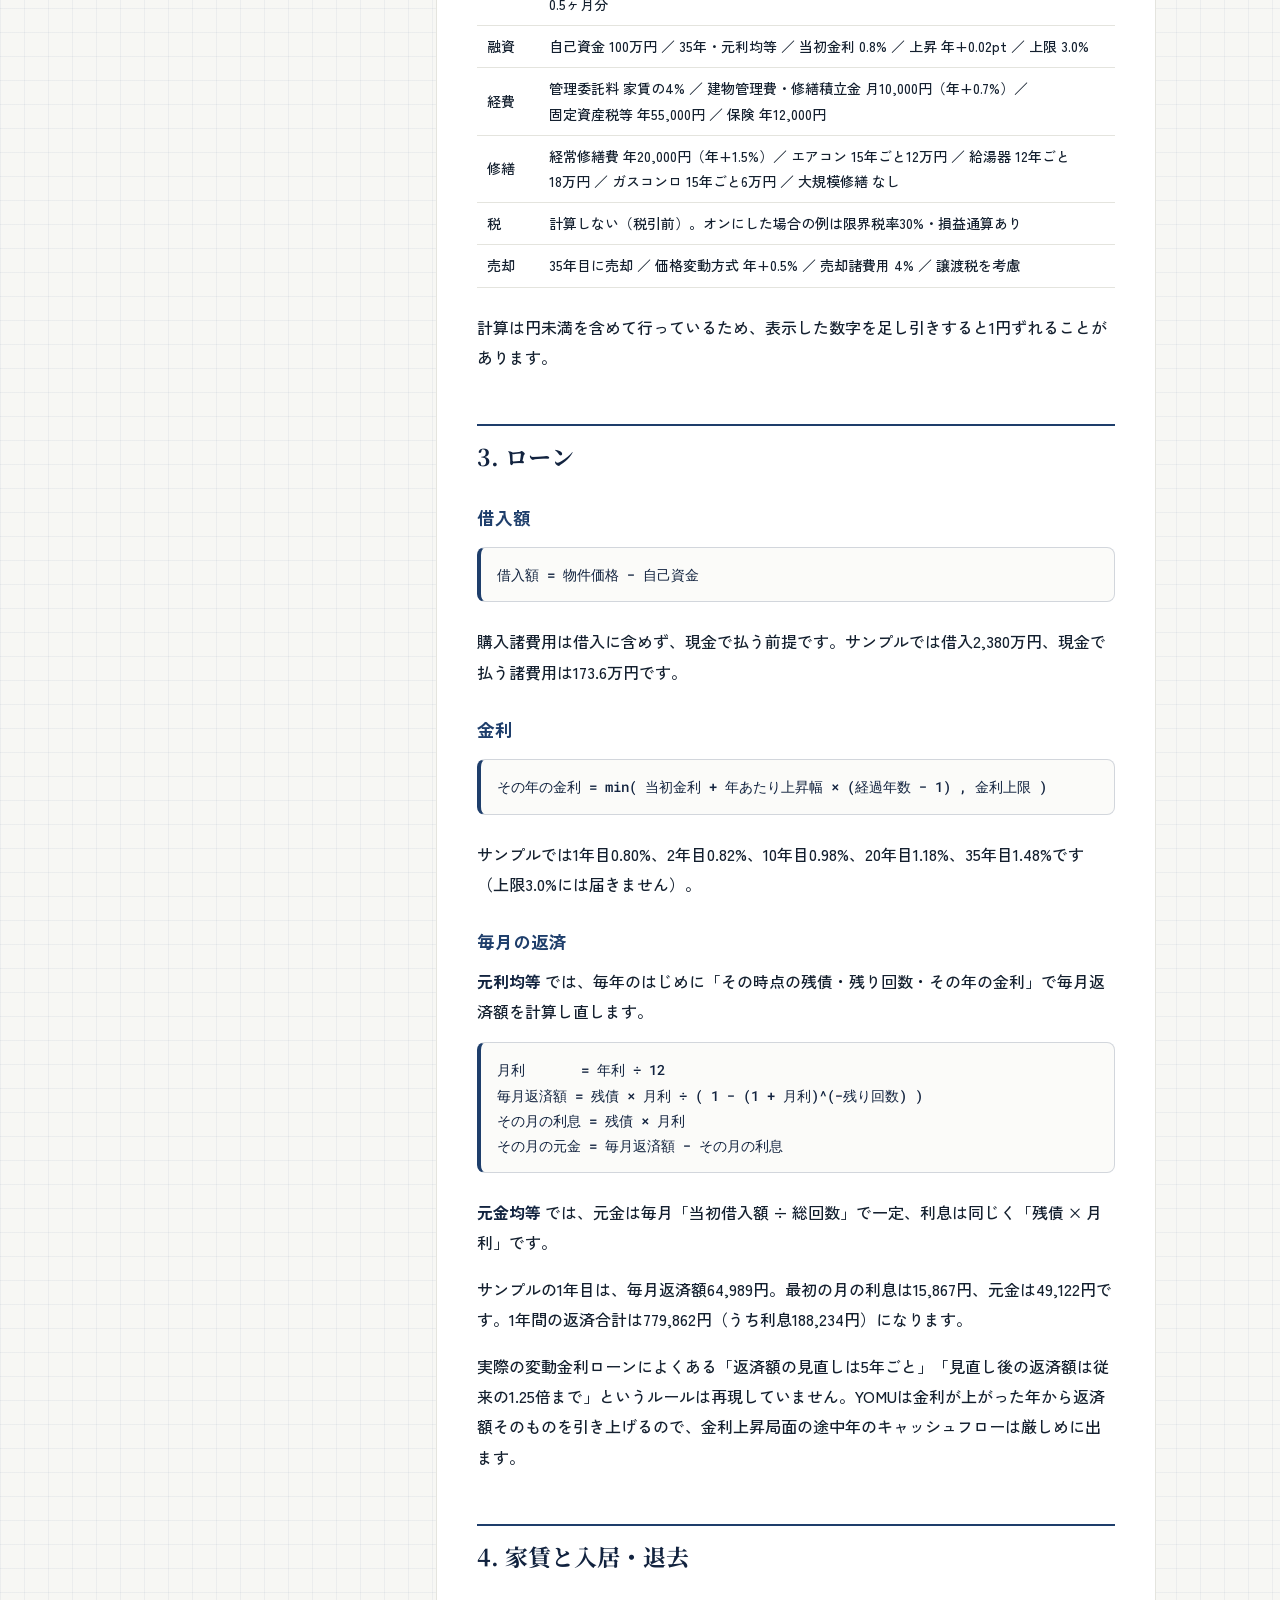
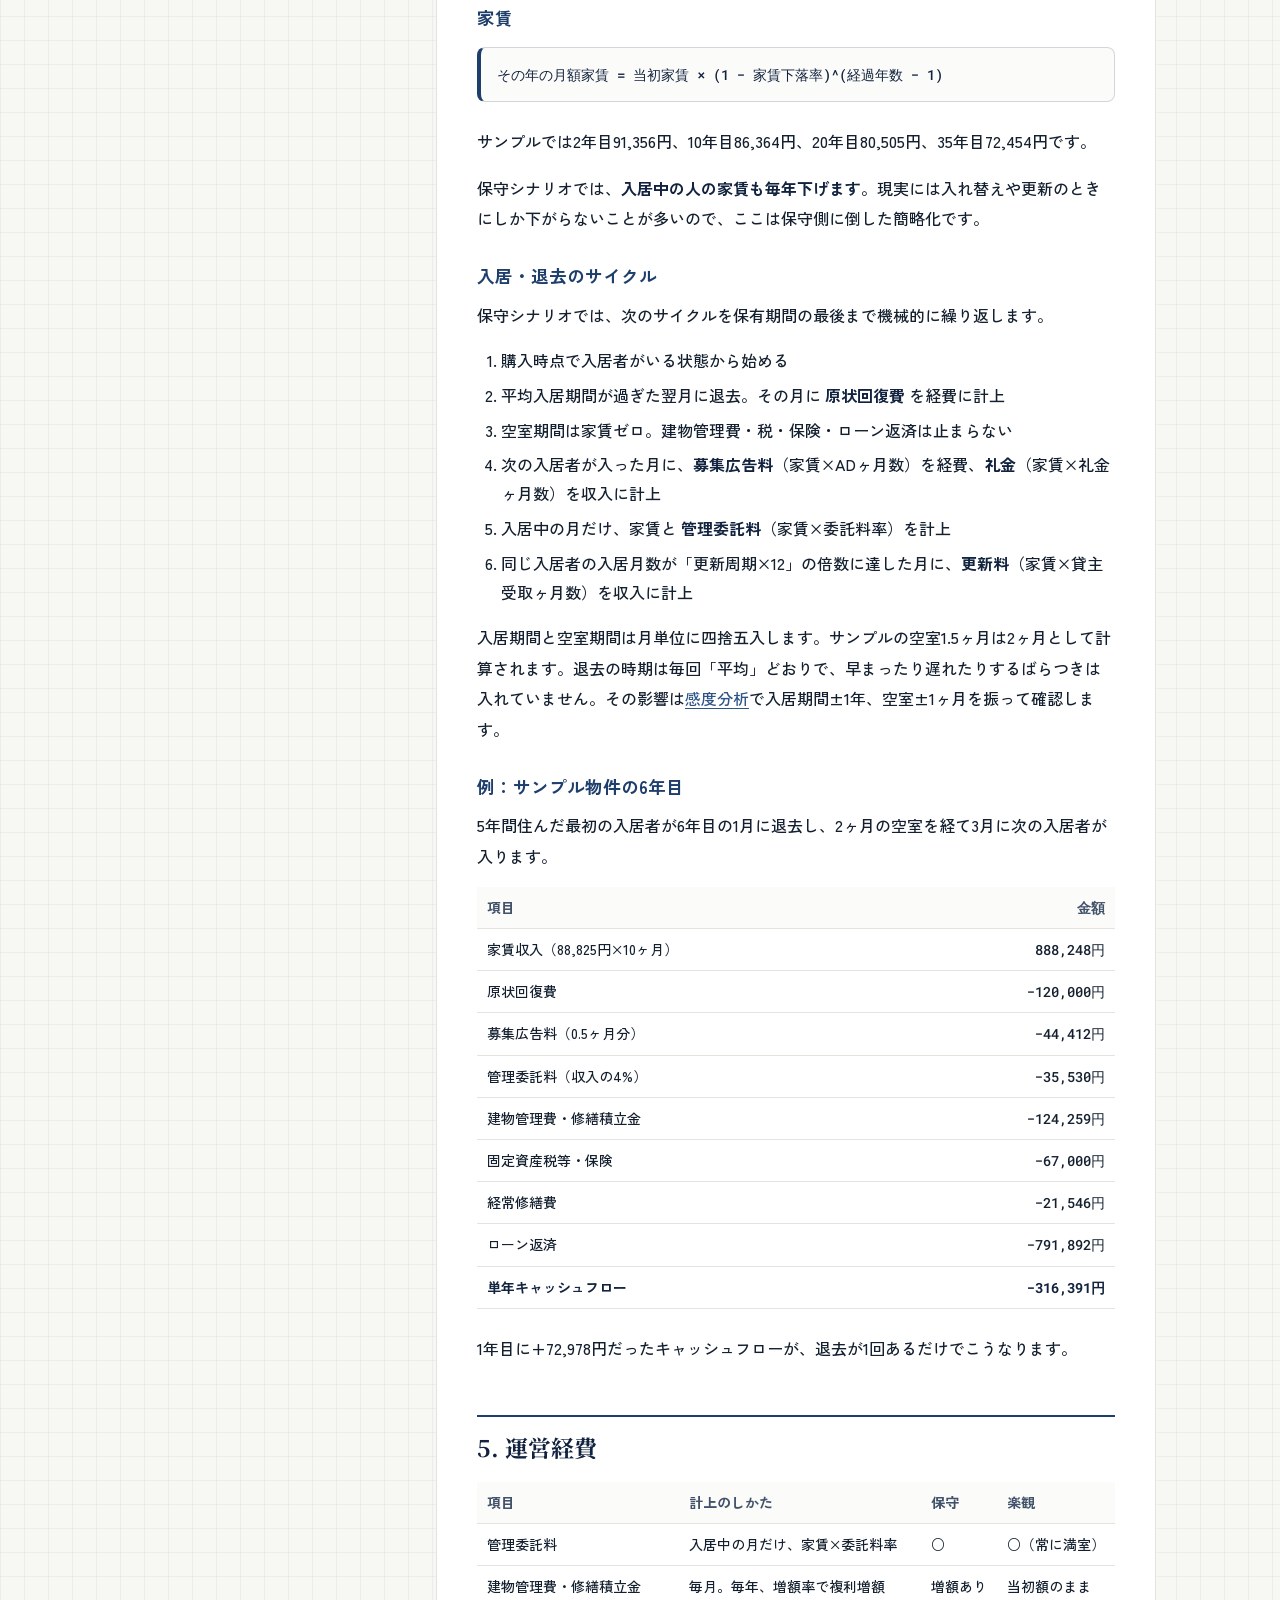
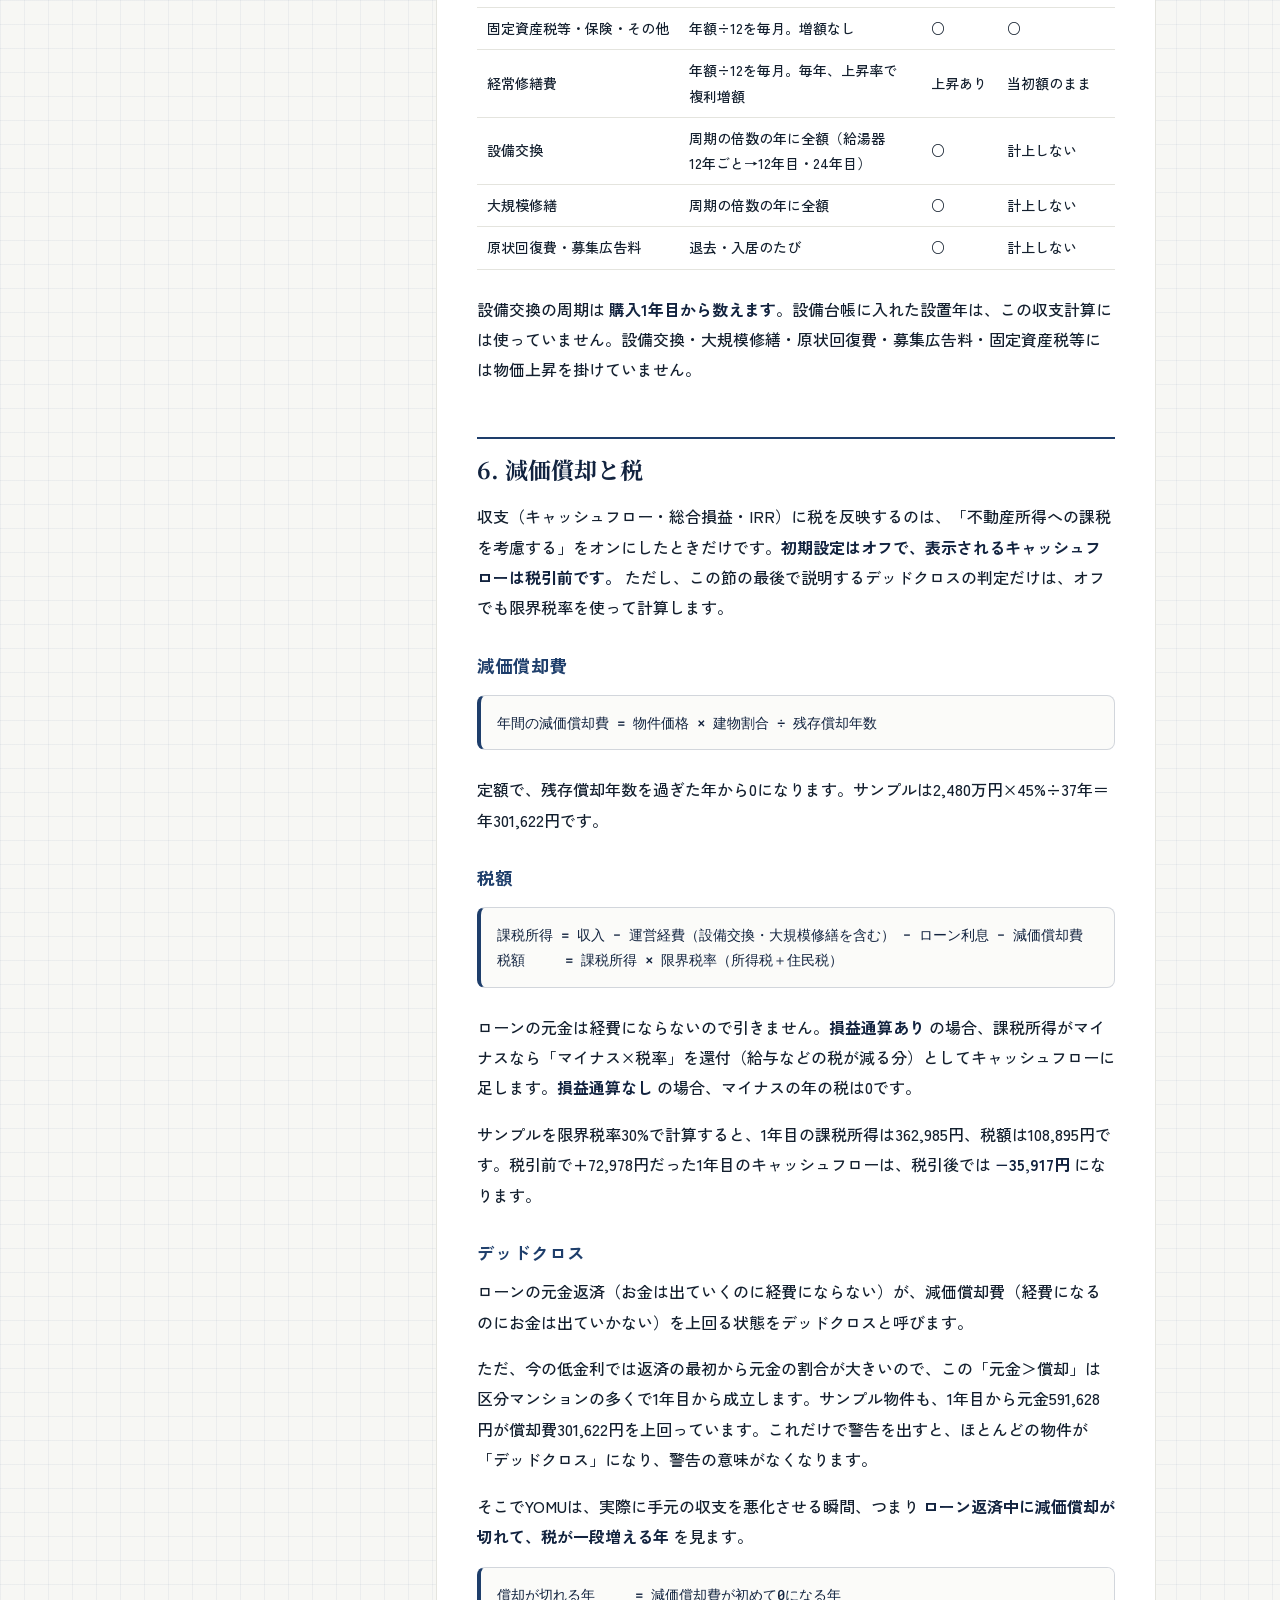
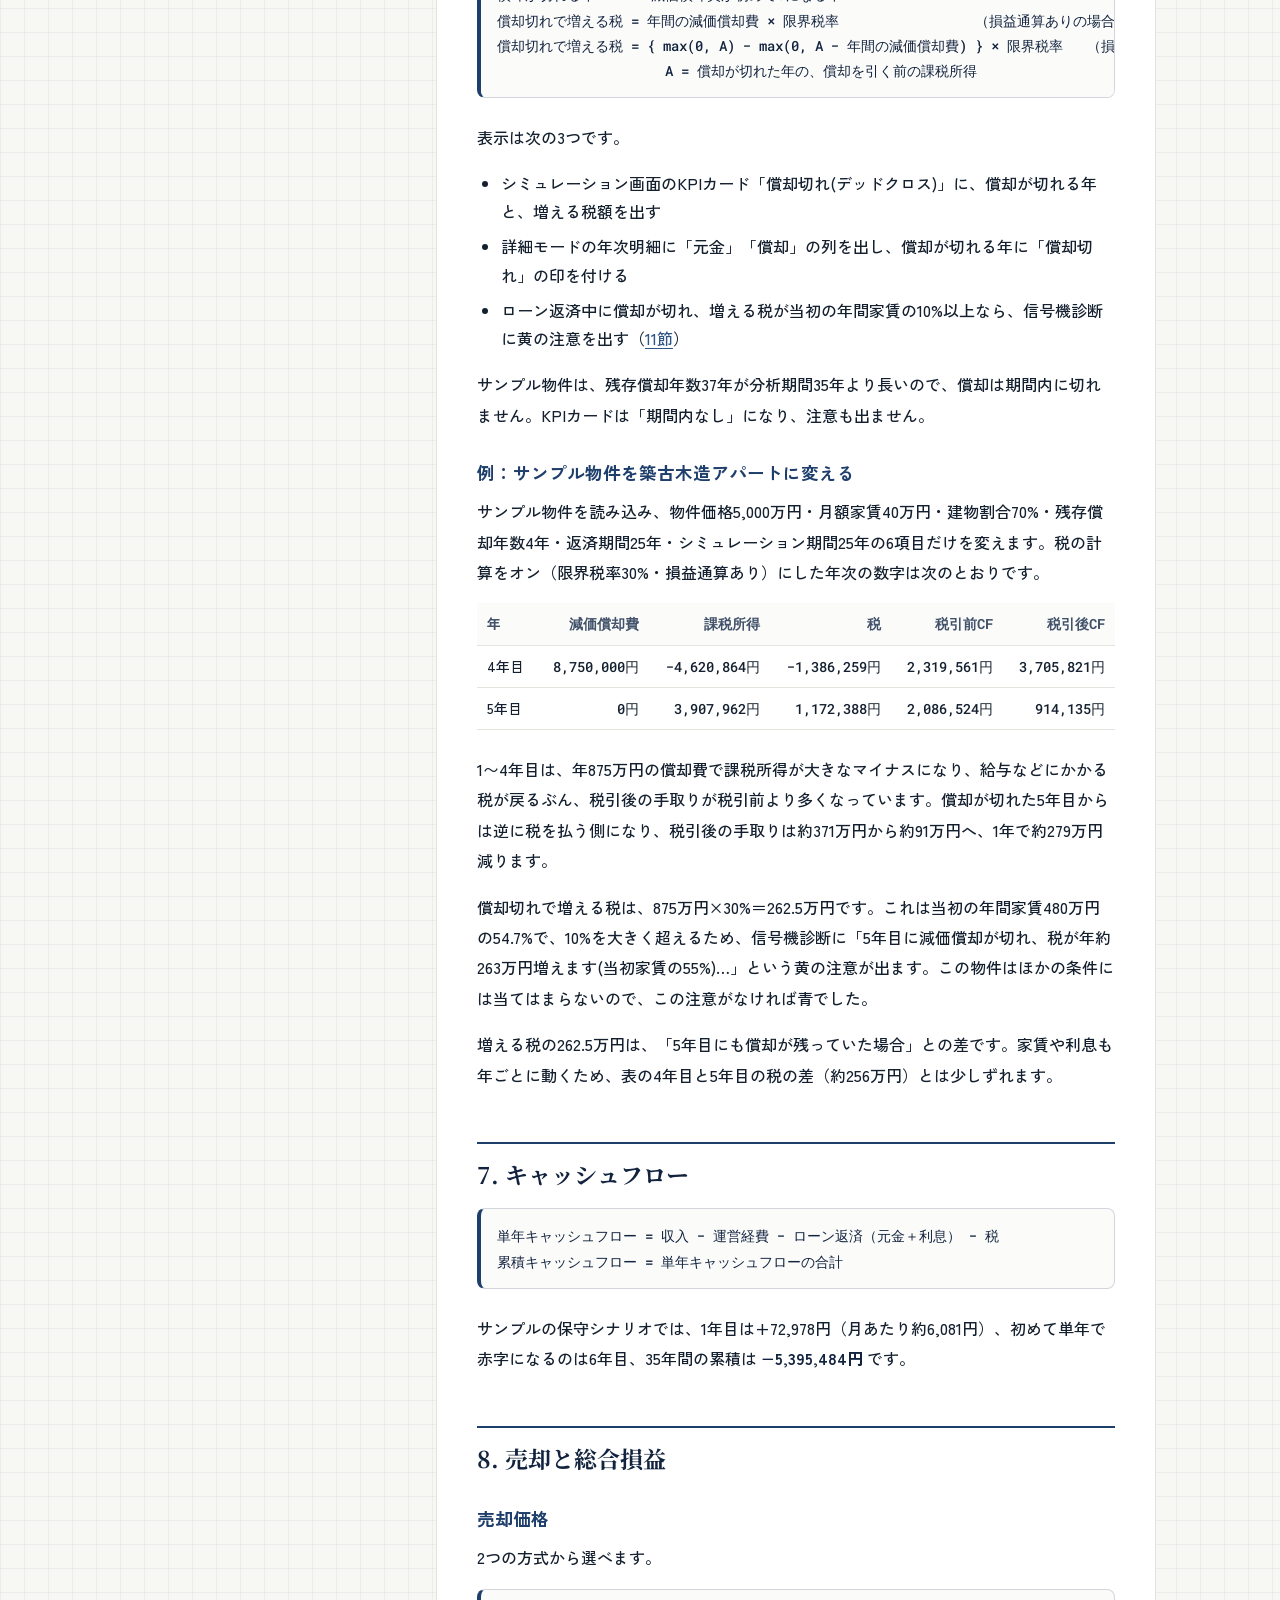
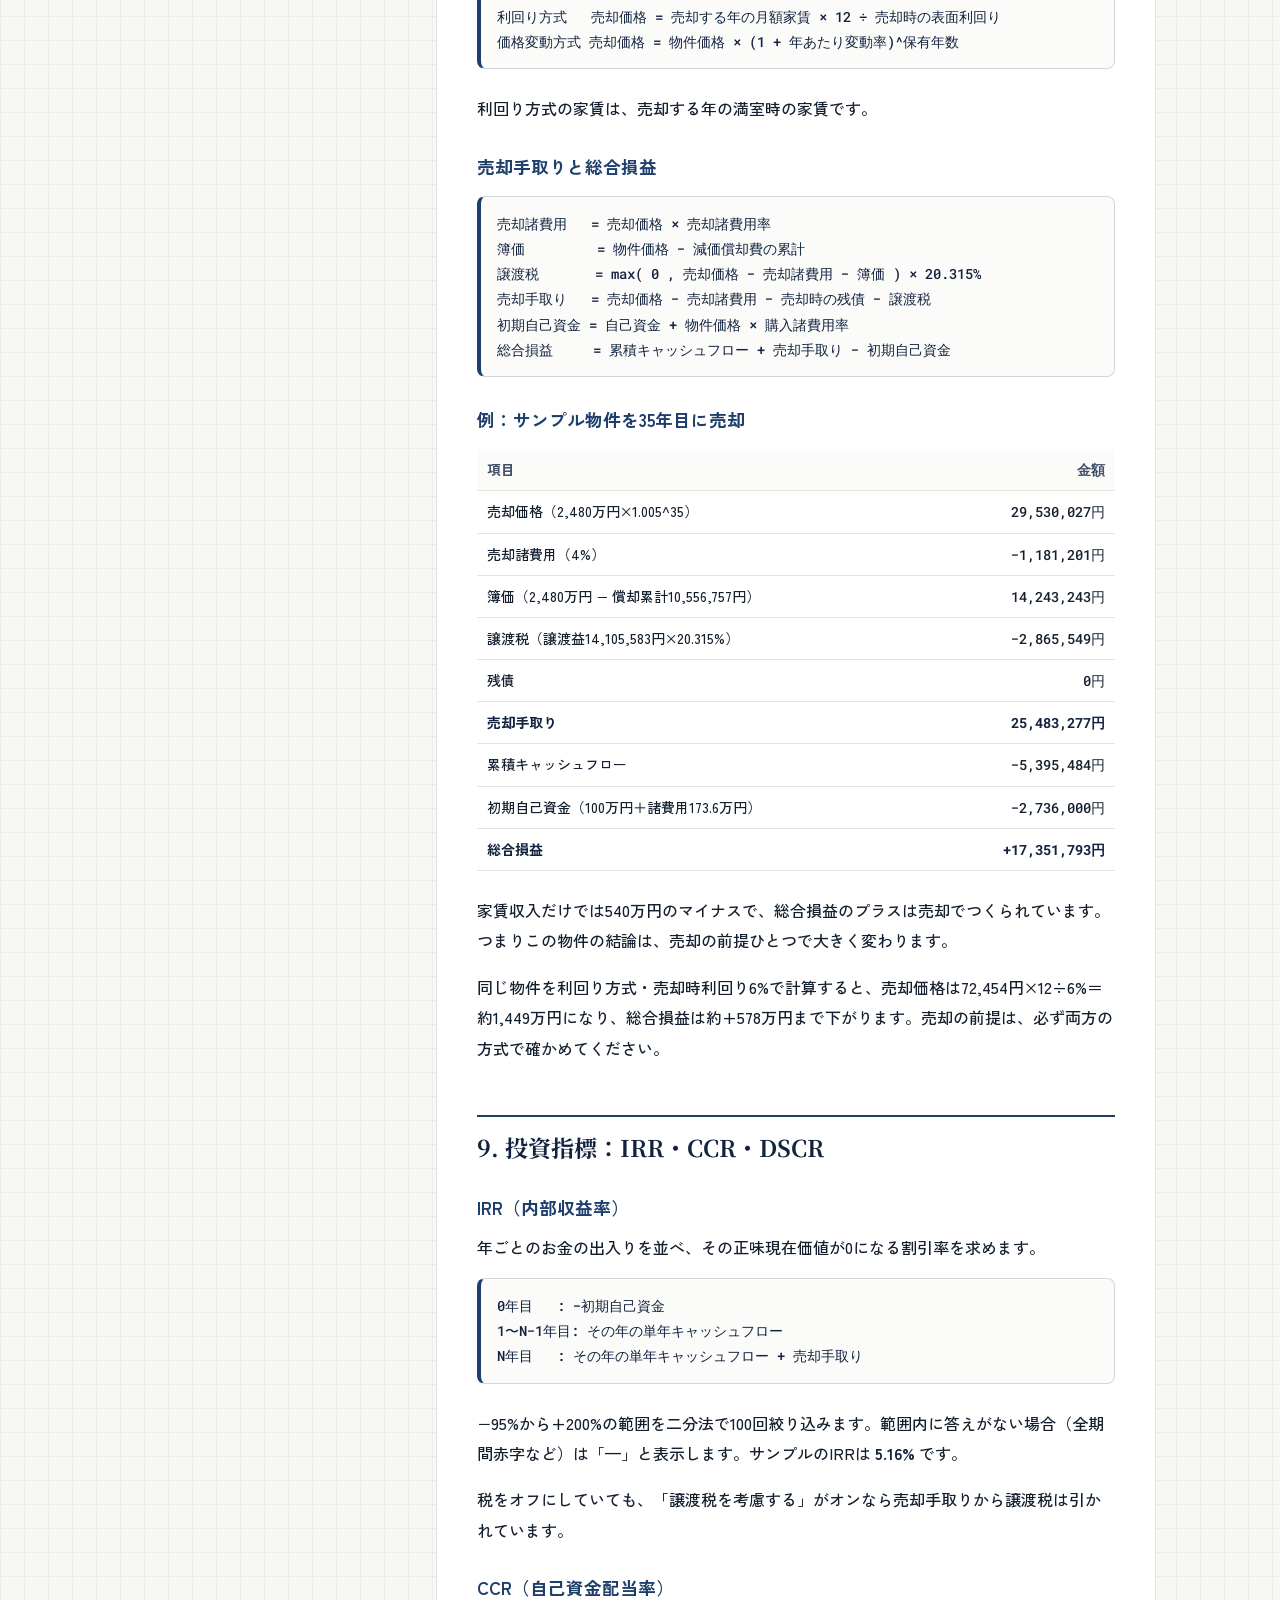
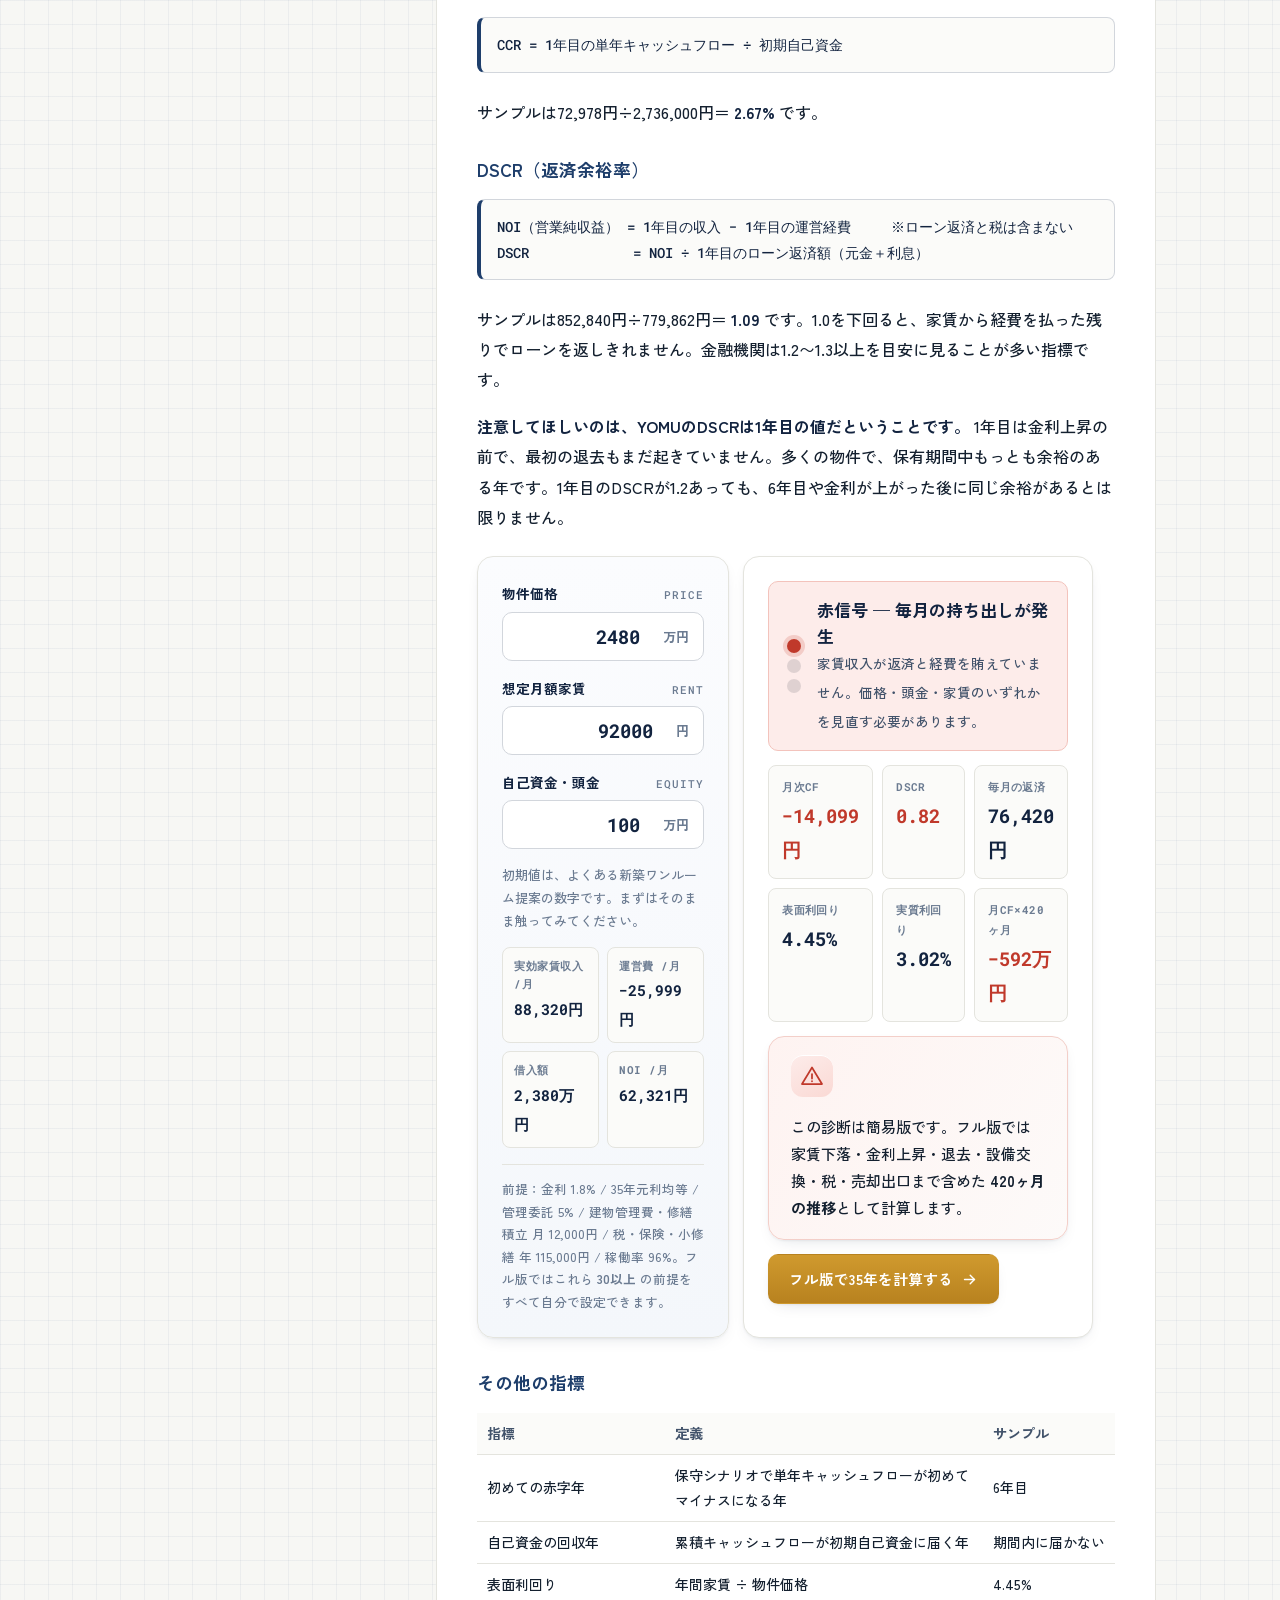
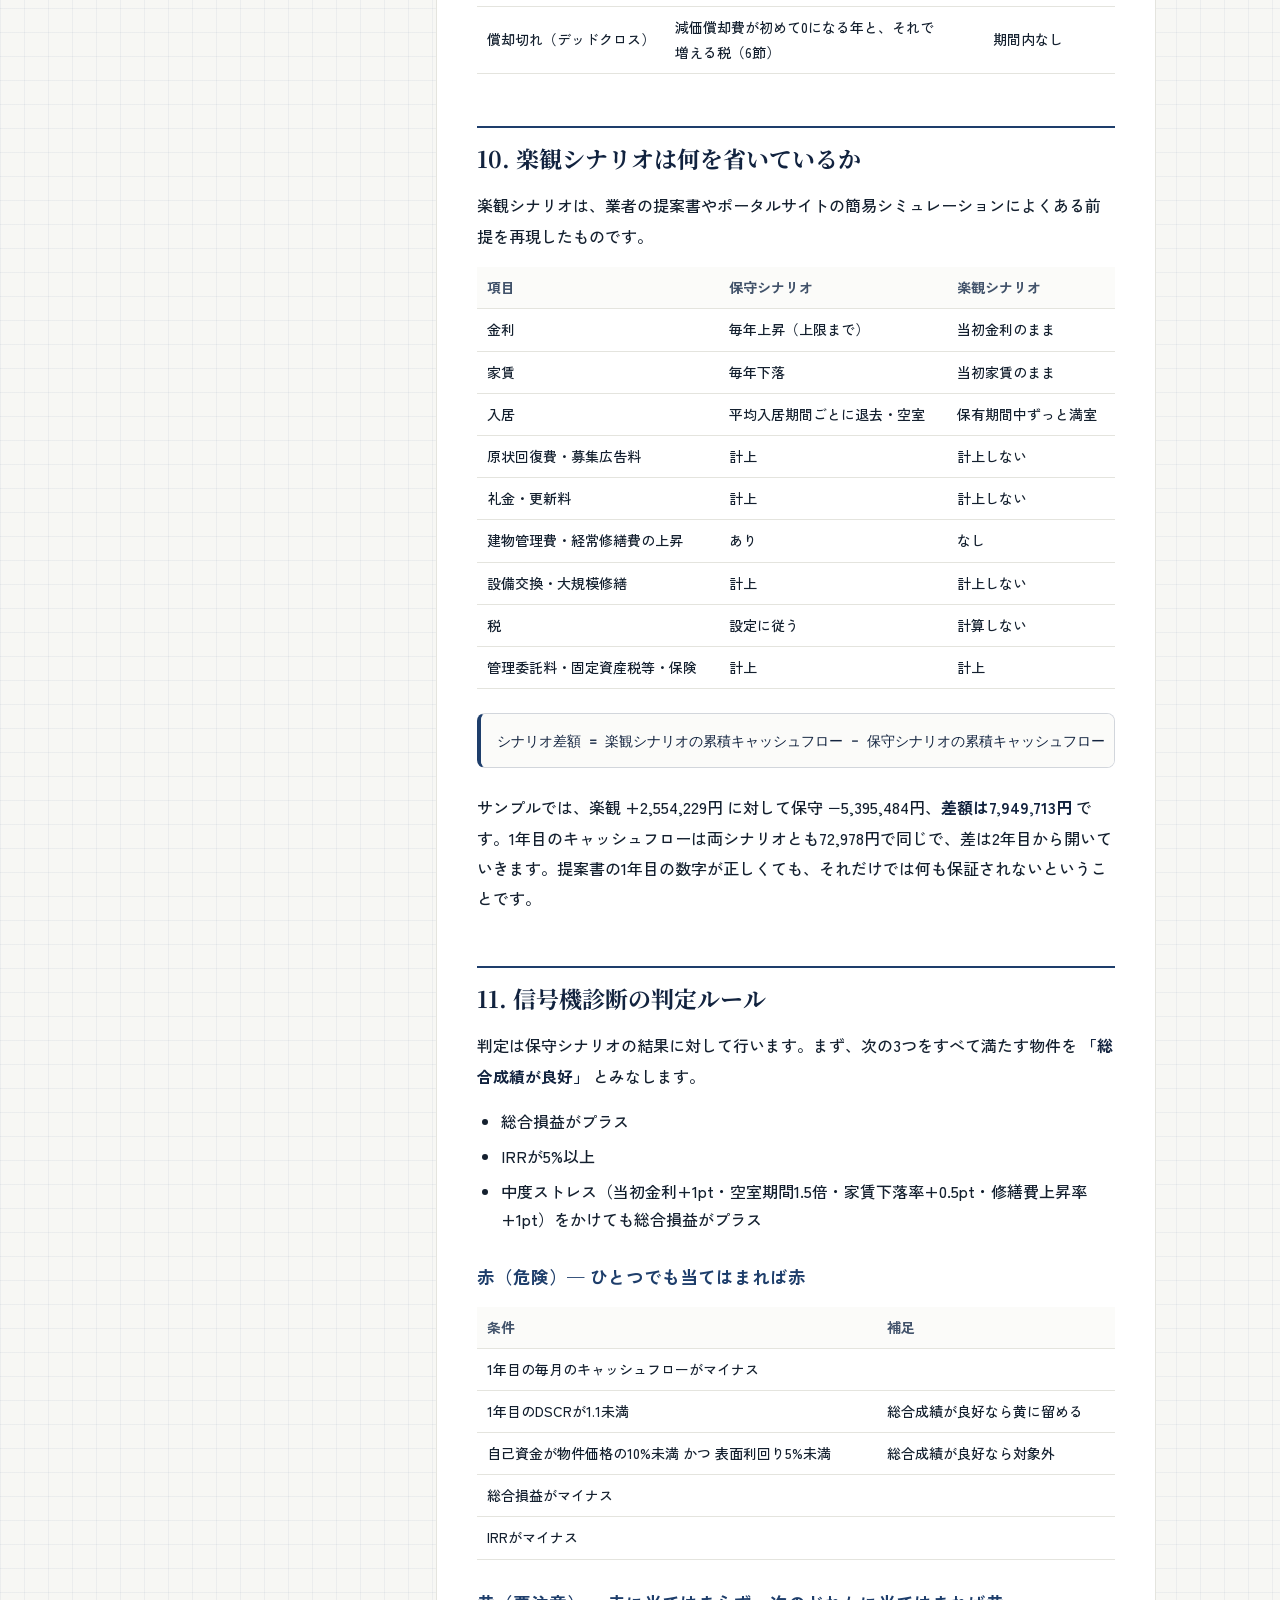
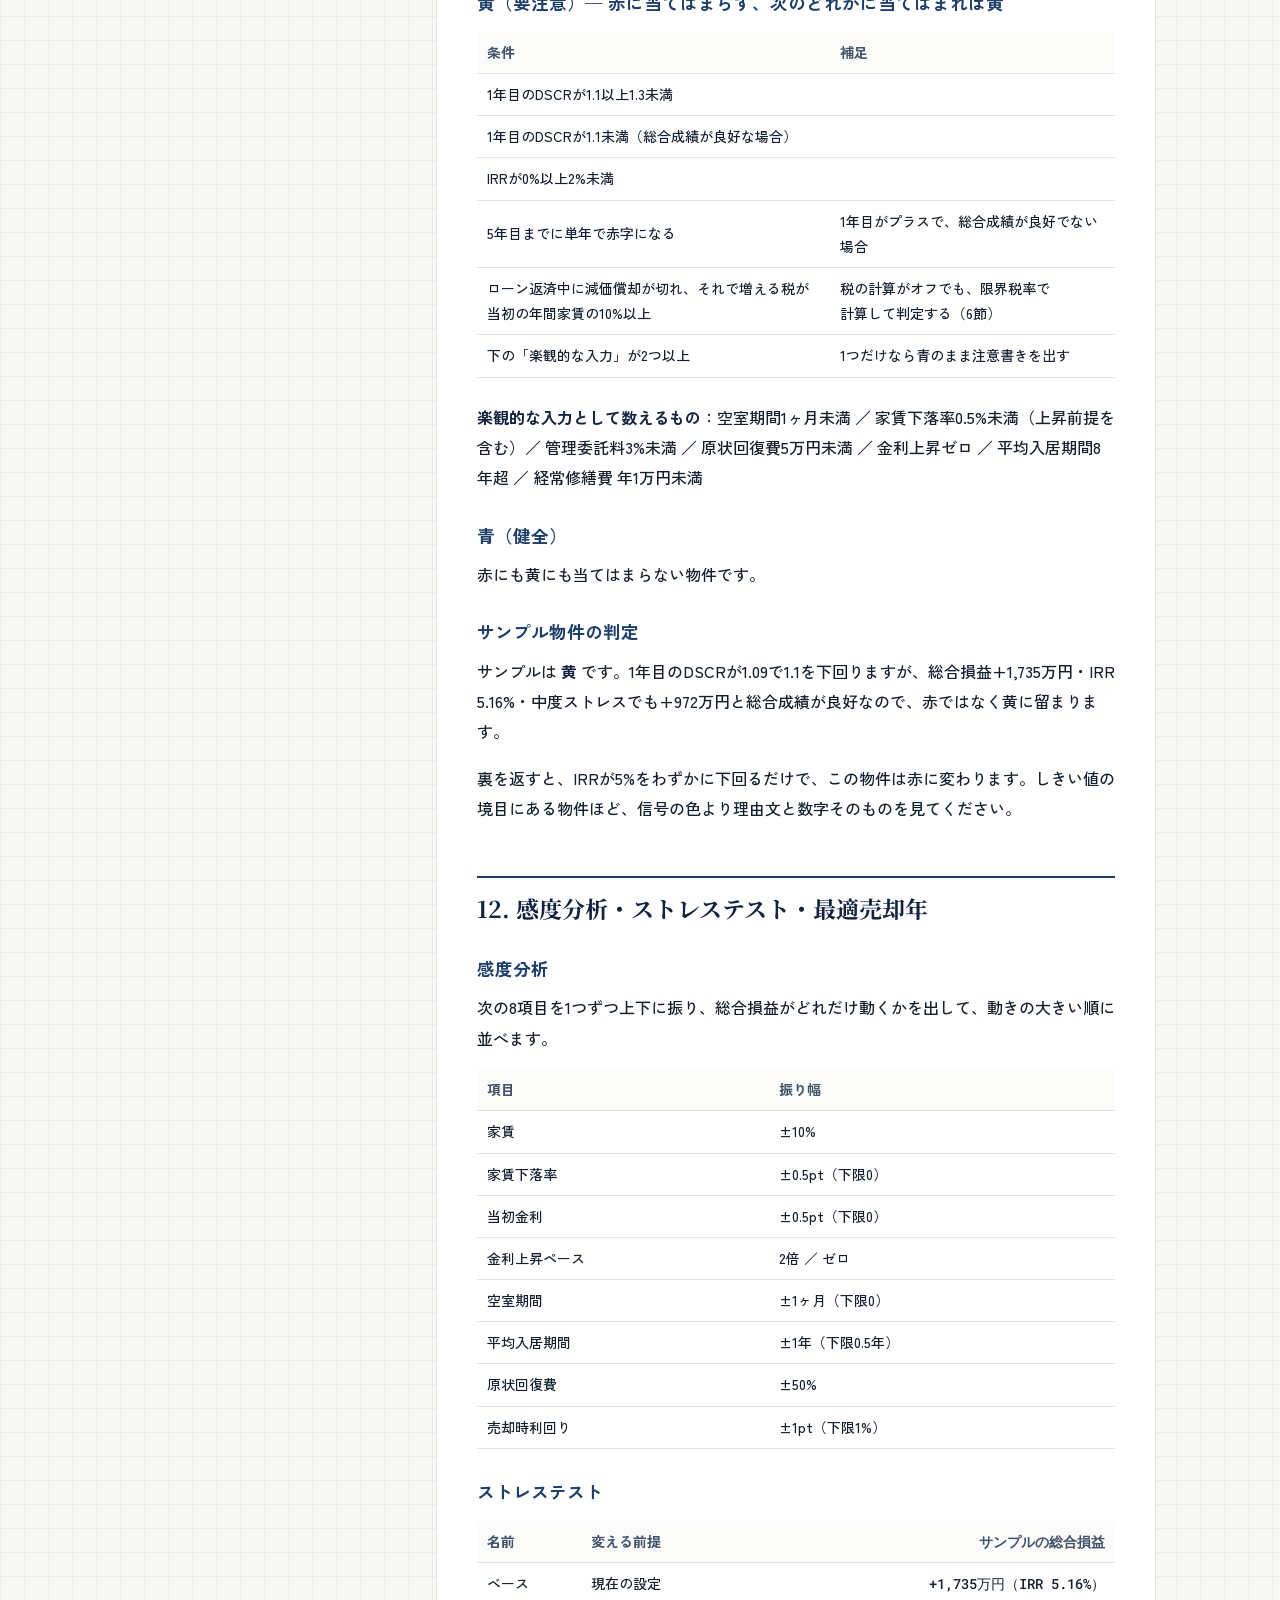
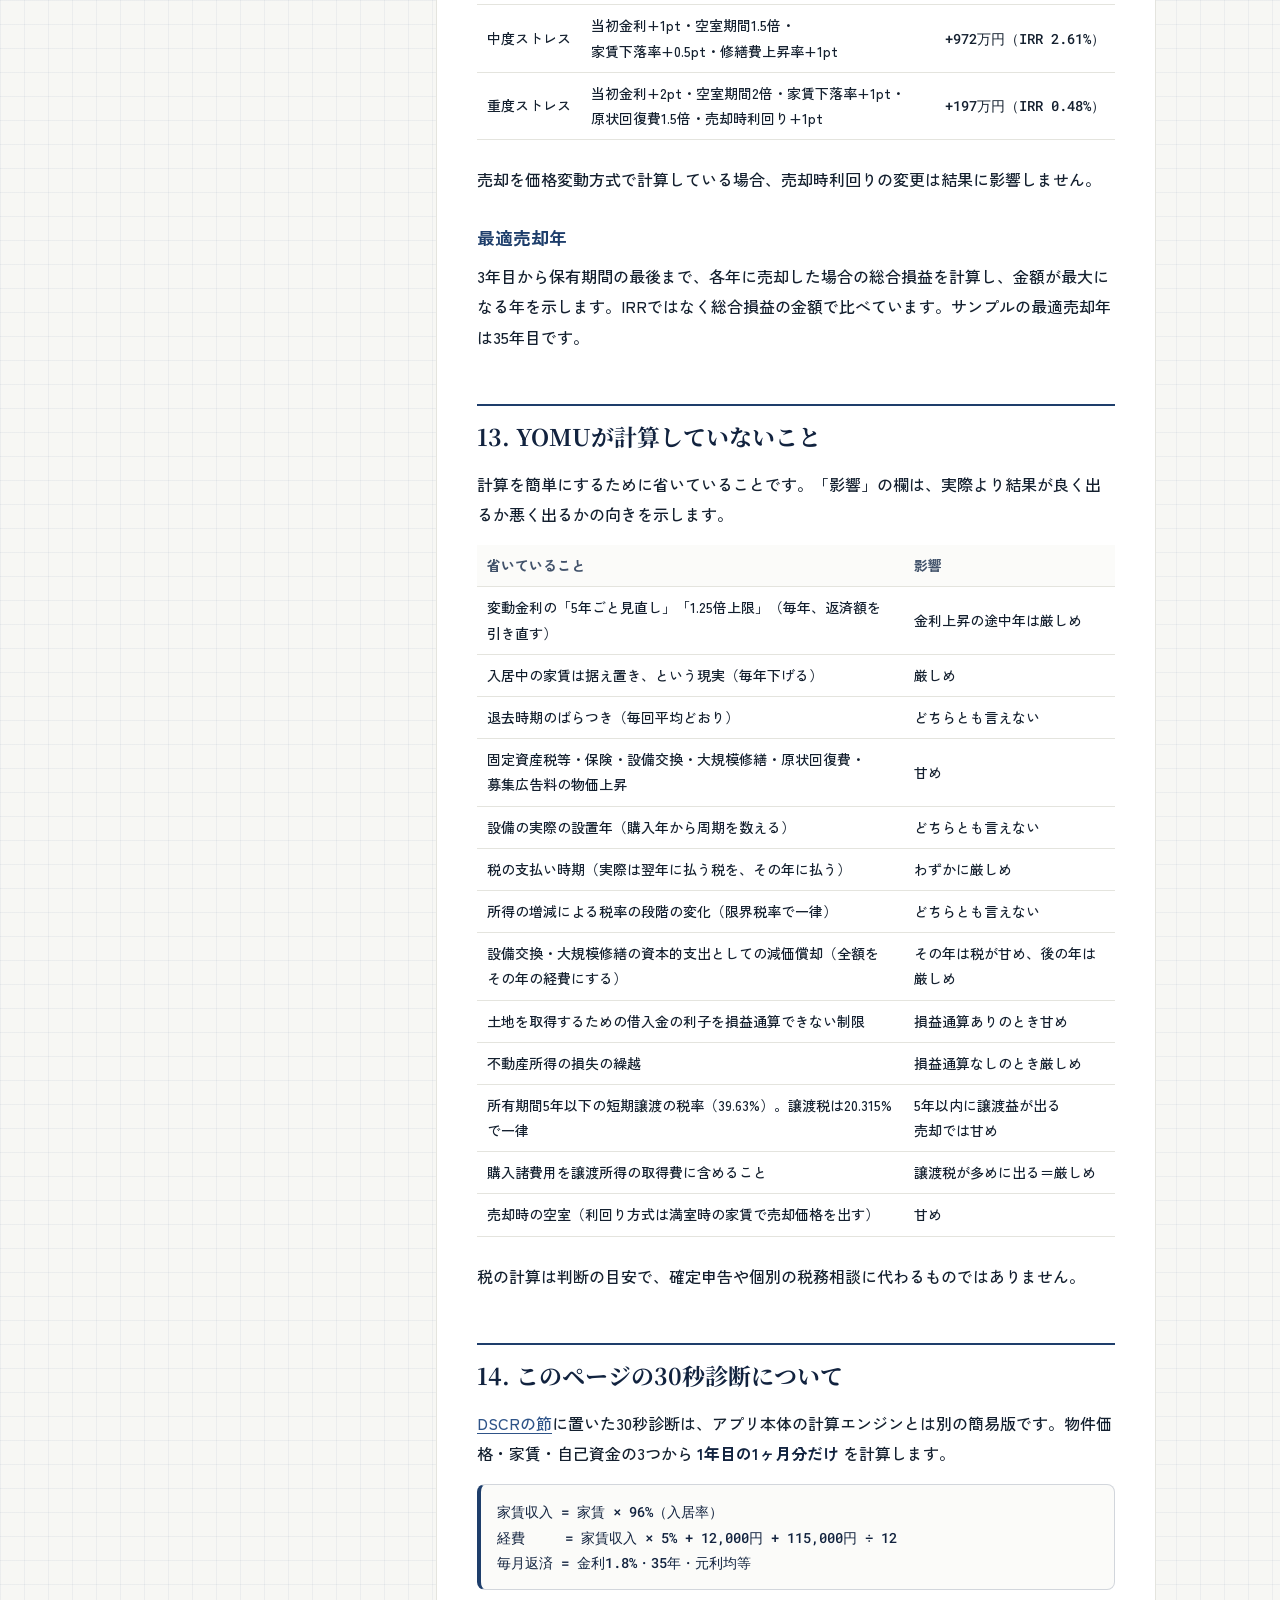
==== commit f66a59a9: "docs: update dead cross guidance" ====
--- a/guide/calculation-logic.html
+++ b/guide/calculation-logic.html
@@ -227,7 +227,7 @@
 
 <h2 id="tax">6. 減価償却と税</h2>
 
-<p>税は「不動産所得への課税を考慮する」をオンにしたときだけ計算します。<strong>初期設定はオフで、表示されるキャッシュフローは税引前です。</strong></p>
+<p>収支（キャッシュフロー・総合損益・IRR）に税を反映するのは、「不動産所得への課税を考慮する」をオンにしたときだけです。<strong>初期設定はオフで、表示されるキャッシュフローは税引前です。</strong> ただし、この節の最後で説明するデッドクロスの判定だけは、オフでも限界税率を使って計算します。</p>
 
 <h3>減価償却費</h3>
 
@@ -244,11 +244,46 @@
 
 <p>サンプルを限界税率30%で計算すると、1年目の課税所得は362,985円、税額は108,895円です。税引前で+72,978円だった1年目のキャッシュフローは、税引後では <strong>−35,917円</strong> になります。</p>
 
-<h3>デッドクロス</h3>
-
-<p>ローンの元金返済（お金は出ていくのに経費にならない）が、減価償却費（経費になるのにお金は出ていかない）を上回る状態をデッドクロスと呼びます。YOMUでは、償却が切れた年から課税所得が一段上がり、年次明細の「税」の列が跳ねる形で表れます。</p>
-
-<p>サンプル物件は1年目から元金591,628円が償却費301,622円を上回っていますが、残存償却年数37年が保有期間35年より長いため、償却切れによる税の跳ね上がりは期間内に起きません。</p>
+<h3 id="dead-cross">デッドクロス</h3>
+
+<p>ローンの元金返済（お金は出ていくのに経費にならない）が、減価償却費（経費になるのにお金は出ていかない）を上回る状態をデッドクロスと呼びます。</p>
+
+<p>ただ、今の低金利では返済の最初から元金の割合が大きいので、この「元金＞償却」は区分マンションの多くで1年目から成立します。サンプル物件も、1年目から元金591,628円が償却費301,622円を上回っています。これだけで警告を出すと、ほとんどの物件が「デッドクロス」になり、警告の意味がなくなります。</p>
+
+<p>そこでYOMUは、実際に手元の収支を悪化させる瞬間、つまり <strong>ローン返済中に減価償却が切れて、税が一段増える年</strong> を見ます。</p>
+
+<pre class="formula"><code>償却が切れる年     = 減価償却費が初めて0になる年
+償却切れで増える税 = 年間の減価償却費 × 限界税率                 （損益通算ありの場合）
+償却切れで増える税 = { max(0, A) − max(0, A − 年間の減価償却費) } × 限界税率   （損益通算なしの場合）
+                     A = 償却が切れた年の、償却を引く前の課税所得</code></pre>
+
+<p>表示は次の3つです。</p>
+
+<ul>
+<li>シミュレーション画面のKPIカード「償却切れ(デッドクロス)」に、償却が切れる年と、増える税額を出す</li>
+<li>詳細モードの年次明細に「元金」「償却」の列を出し、償却が切れる年に「償却切れ」の印を付ける</li>
+<li>ローン返済中に償却が切れ、増える税が当初の年間家賃の10%以上なら、信号機診断に黄の注意を出す（<a href="#diagnosis">11節</a>）</li>
+</ul>
+
+<p>サンプル物件は、残存償却年数37年が分析期間35年より長いので、償却は期間内に切れません。KPIカードは「期間内なし」になり、注意も出ません。</p>
+
+<h3>例：サンプル物件を築古木造アパートに変える</h3>
+
+<p>サンプル物件を読み込み、物件価格5,000万円・月額家賃40万円・建物割合70%・残存償却年数4年・返済期間25年・シミュレーション期間25年の6項目だけを変えます。税の計算をオン（限界税率30%・損益通算あり）にした年次の数字は次のとおりです。</p>
+
+<div class="table-wrap"><table>
+<thead><tr><th class="nw">年</th><th class="num">減価償却費</th><th class="num">課税所得</th><th class="num">税</th><th class="num">税引前CF</th><th class="num">税引後CF</th></tr></thead>
+<tbody>
+<tr><td class="nw">4年目</td><td class="num">8,750,000円</td><td class="num">−4,620,864円</td><td class="num">−1,386,259円</td><td class="num">2,319,561円</td><td class="num">3,705,821円</td></tr>
+<tr><td class="nw">5年目</td><td class="num">0円</td><td class="num">3,907,962円</td><td class="num">1,172,388円</td><td class="num">2,086,524円</td><td class="num">914,135円</td></tr>
+</tbody>
+</table></div>
+
+<p>1〜4年目は、年875万円の償却費で課税所得が大きなマイナスになり、給与などにかかる税が戻るぶん、税引後の手取りが税引前より多くなっています。償却が切れた5年目からは逆に税を払う側になり、税引後の手取りは約371万円から約91万円へ、1年で約279万円減ります。</p>
+
+<p>償却切れで増える税は、875万円×30%＝262.5万円です。これは当初の年間家賃480万円の54.7%で、10%を大きく超えるため、信号機診断に「5年目に減価償却が切れ、税が年約263万円増えます(当初家賃の55%)…」という黄の注意が出ます。この物件はほかの条件には当てはまらないので、この注意がなければ青でした。</p>
+
+<p>増える税の262.5万円は、「5年目にも償却が残っていた場合」との差です。家賃や利息も年ごとに動くため、表の4年目と5年目の税の差（約256万円）とは少しずれます。</p>
 
 <hr>
 
@@ -408,6 +443,7 @@
 <tr><td class="nw">初めての赤字年</td><td>保守シナリオで単年キャッシュフローが初めてマイナスになる年</td><td class="nw">6年目</td></tr>
 <tr><td class="nw">自己資金の回収年</td><td>累積キャッシュフローが初期自己資金に届く年</td><td class="nw">期間内に届かない</td></tr>
 <tr><td class="nw">表面利回り</td><td>年間家賃 ÷ 物件価格</td><td class="nw">4.45%</td></tr>
+<tr><td class="nw">償却切れ（デッドクロス）</td><td>減価償却費が初めて0になる年と、それで増える税（<a href="#dead-cross">6節</a>）</td><td class="nw">期間内なし</td></tr>
 </tbody>
 </table></div>
 
@@ -470,6 +506,7 @@
 <tr><td>1年目のDSCRが1.1未満（総合成績が良好な場合）</td><td></td></tr>
 <tr><td>IRRが0%以上2%未満</td><td></td></tr>
 <tr><td>5年目までに単年で赤字になる</td><td>1年目がプラスで、総合成績が良好でない場合</td></tr>
+<tr><td>ローン返済中に減価償却が切れ、それで増える税が当初の年間家賃の10%以上</td><td>税の計算がオフでも、限界税率で計算して判定する（<a href="#dead-cross">6節</a>）</td></tr>
 <tr><td>下の「楽観的な入力」が2つ以上</td><td>1つだけなら青のまま注意書きを出す</td></tr>
 </tbody>
 </table></div>
@@ -571,6 +608,7 @@
 <div class="table-wrap"><table>
 <thead><tr><th class="nw">日付</th><th>内容</th></tr></thead>
 <tbody>
+<tr><td class="nw">2026-09-11</td><td>デッドクロスの判定と表示を追加。6節「デッドクロス」を書き直し、9節の指標と11節の黄の条件に追加</td></tr>
 <tr><td class="nw">2026-09-11</td><td>初版公開（2026年9月版の計算仕様）</td></tr>
 <tr><td class="nw">2026-09-10</td><td>公開前に、売却価格（利回り方式）の計算で売却時利回りが10%未満のとき10%として扱われていた不具合を修正。この記事は修正後の仕様で書いています。利回り方式で売却を計算していた物件は、修正により売却価格・総合損益・IRRが上方に変わっています</td></tr>
 </tbody>
--- a/guide/assets/guide.css
+++ b/guide/assets/guide.css
@@ -145,7 +145,6 @@
   .g-body{grid-column:2;grid-row:2}
   .g-cta{grid-column:2;grid-row:3}
 }
-
 @media(max-width:640px){
   body{font-size:15.5px}
   .wrap{padding:0 18px}
